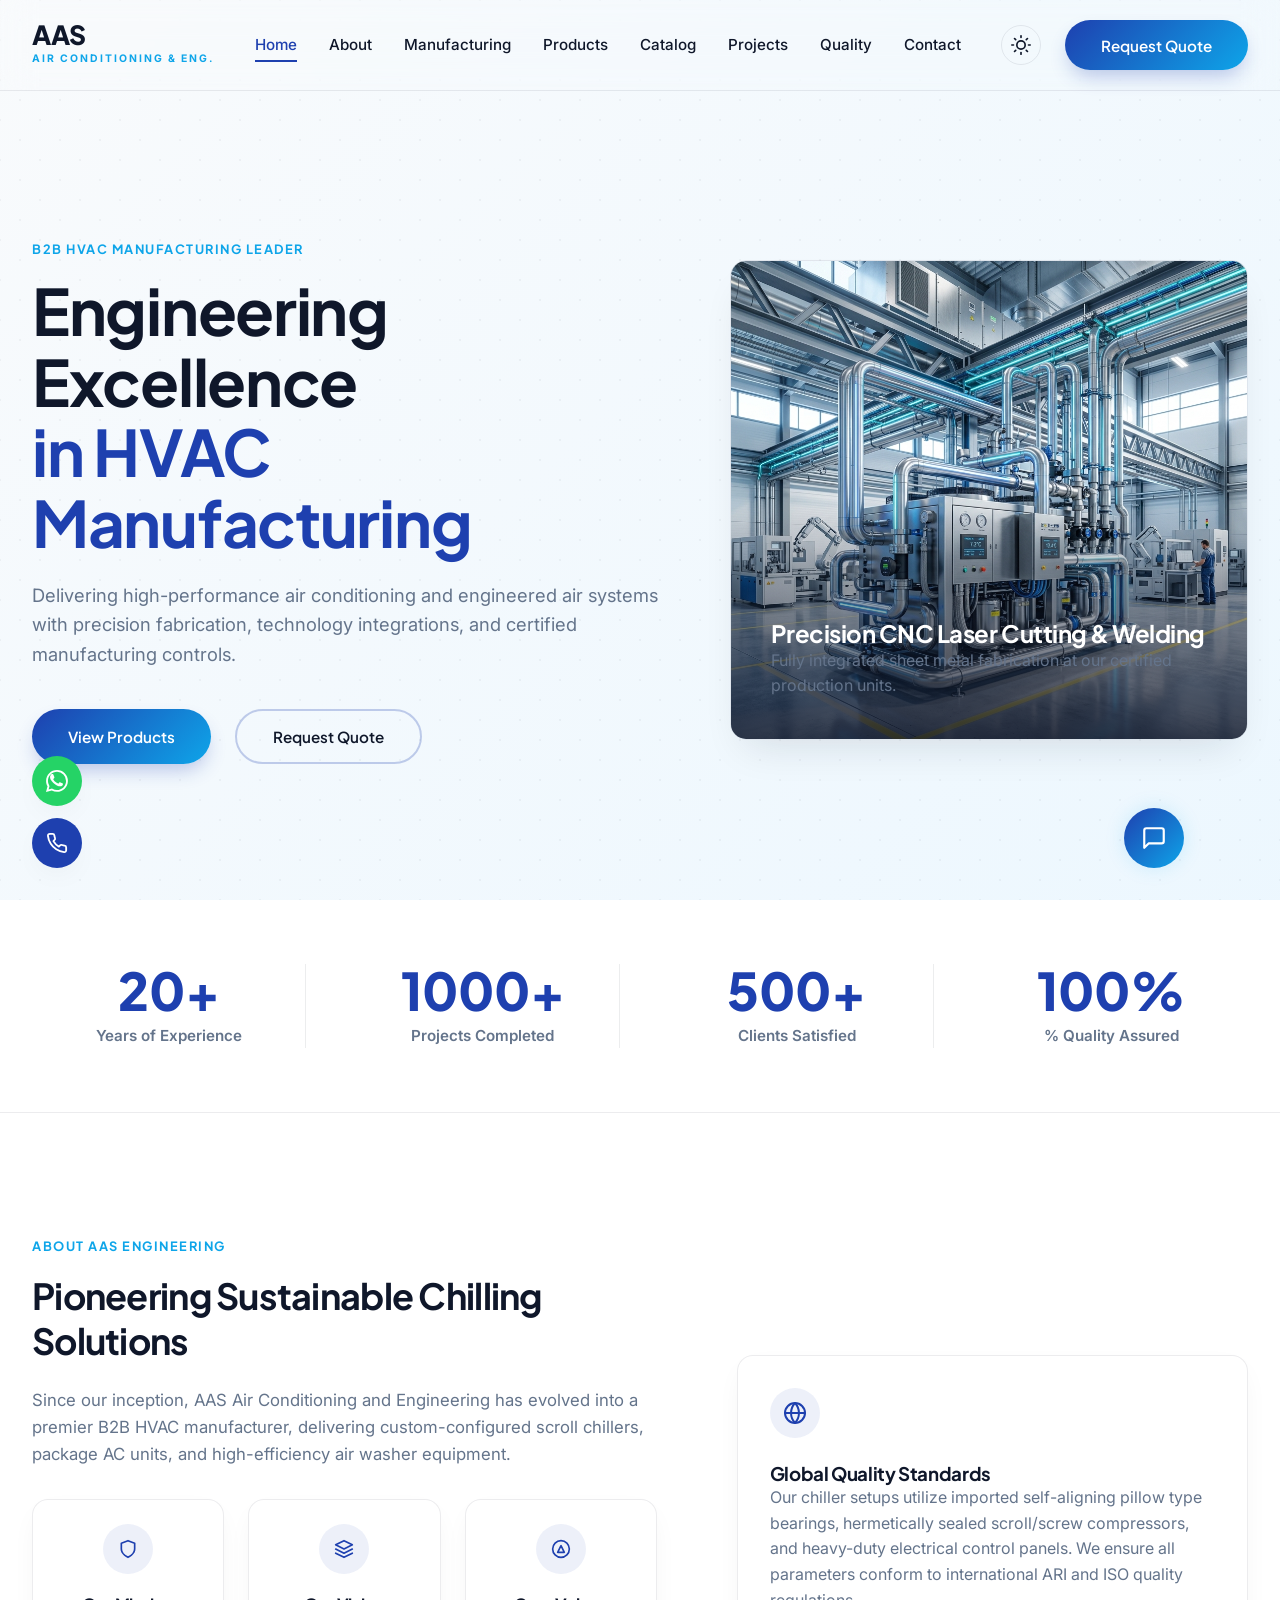
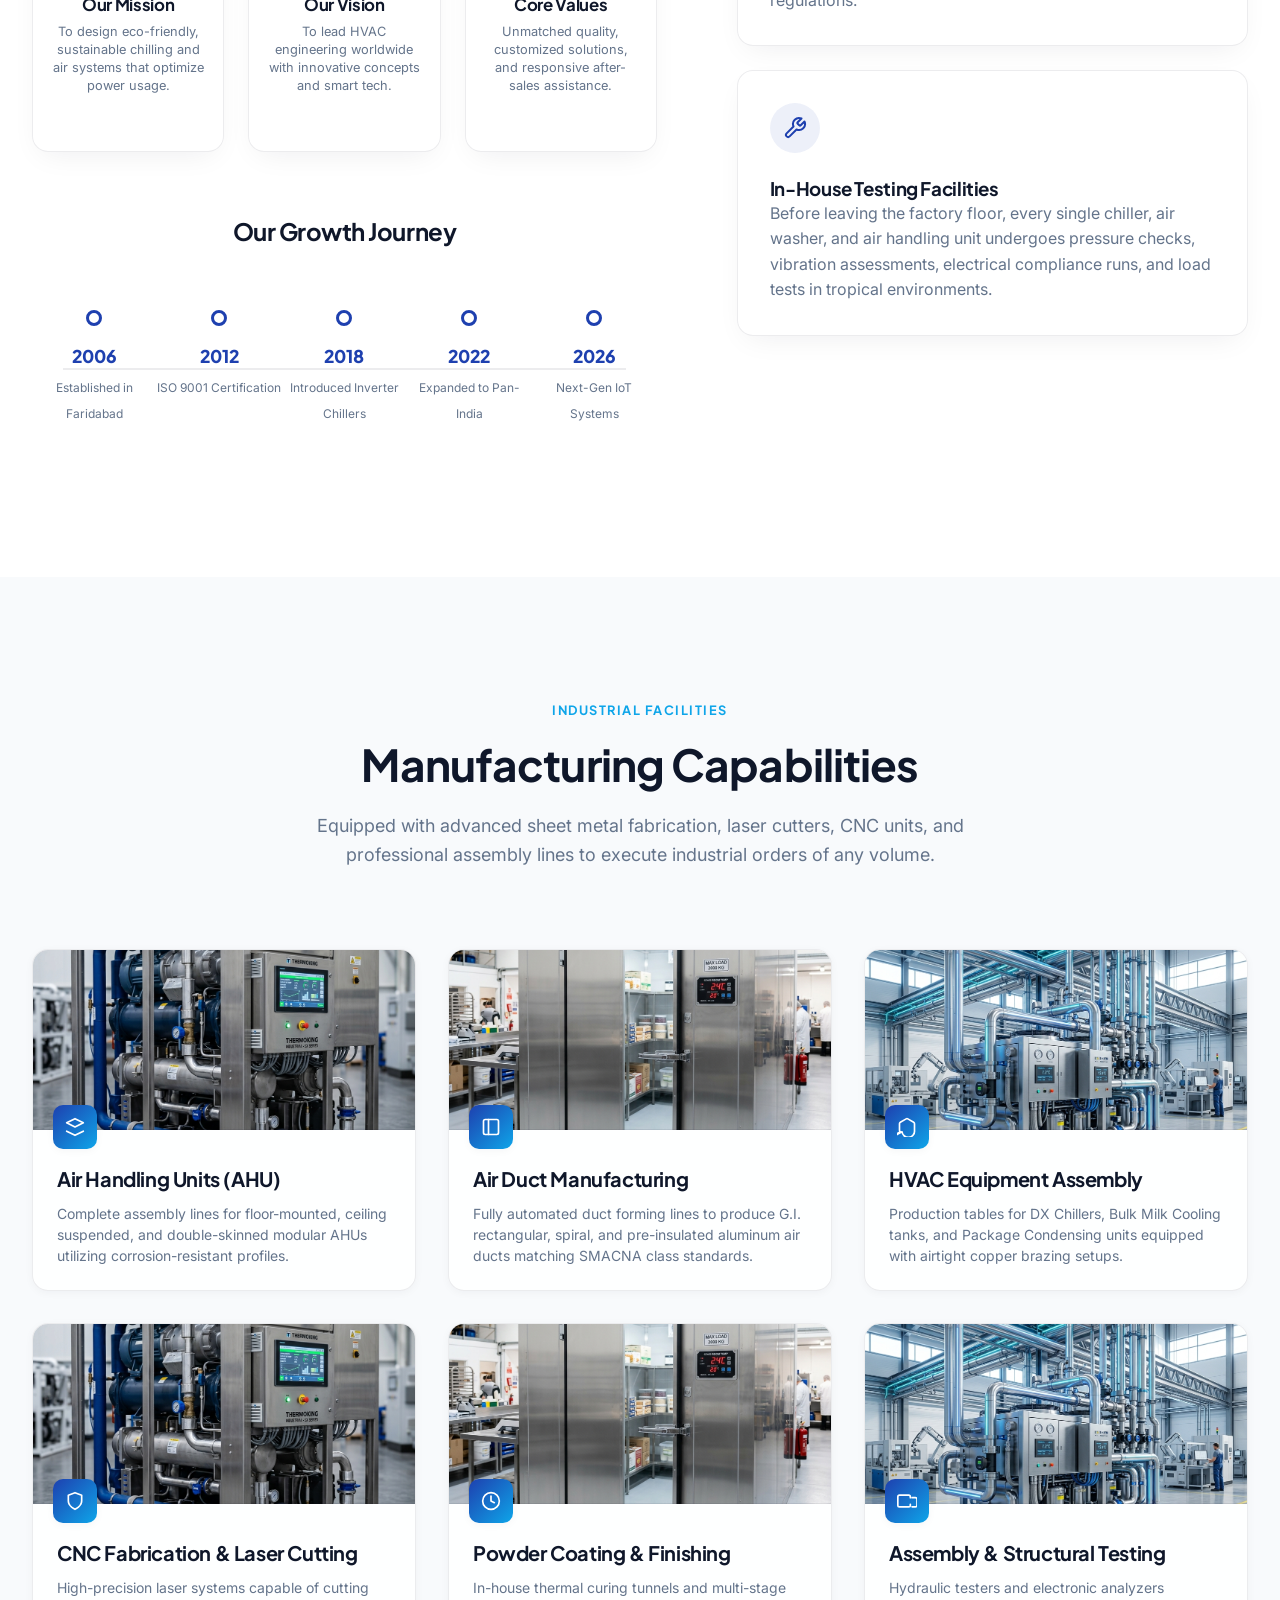
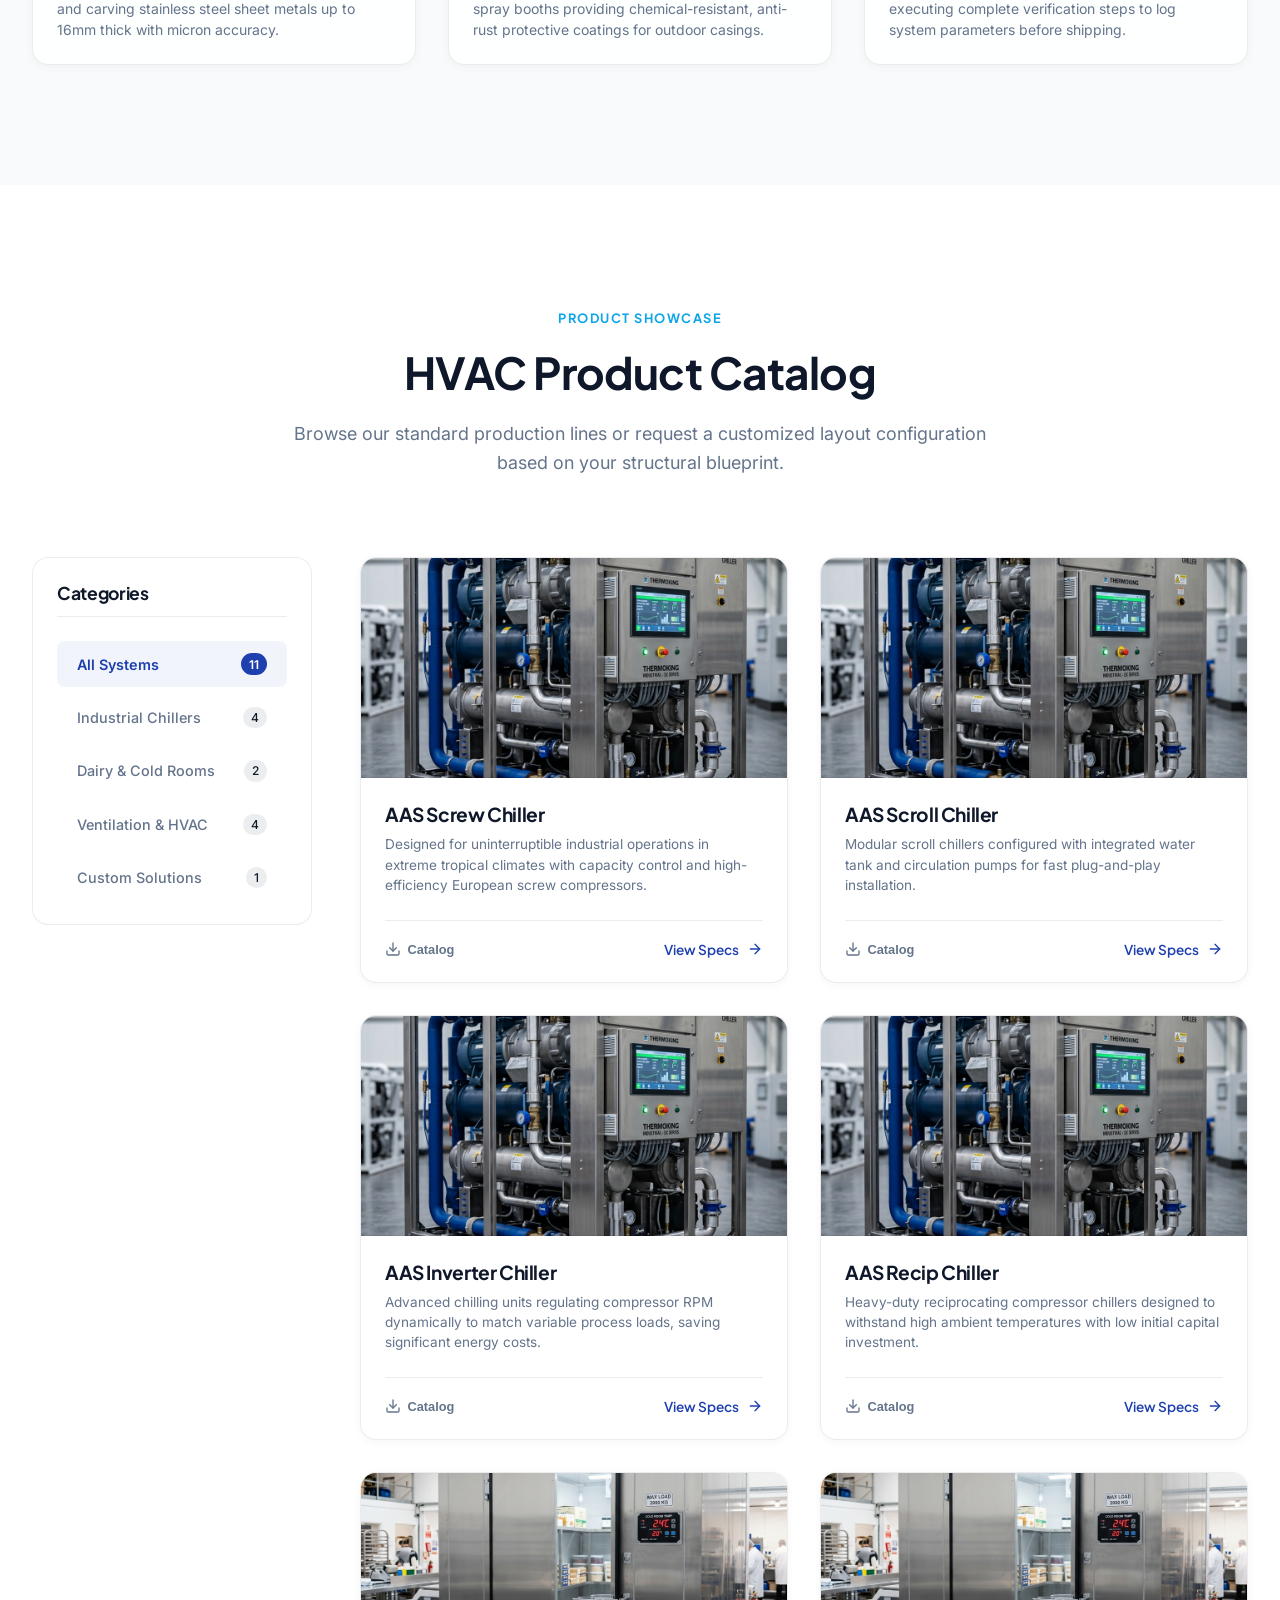
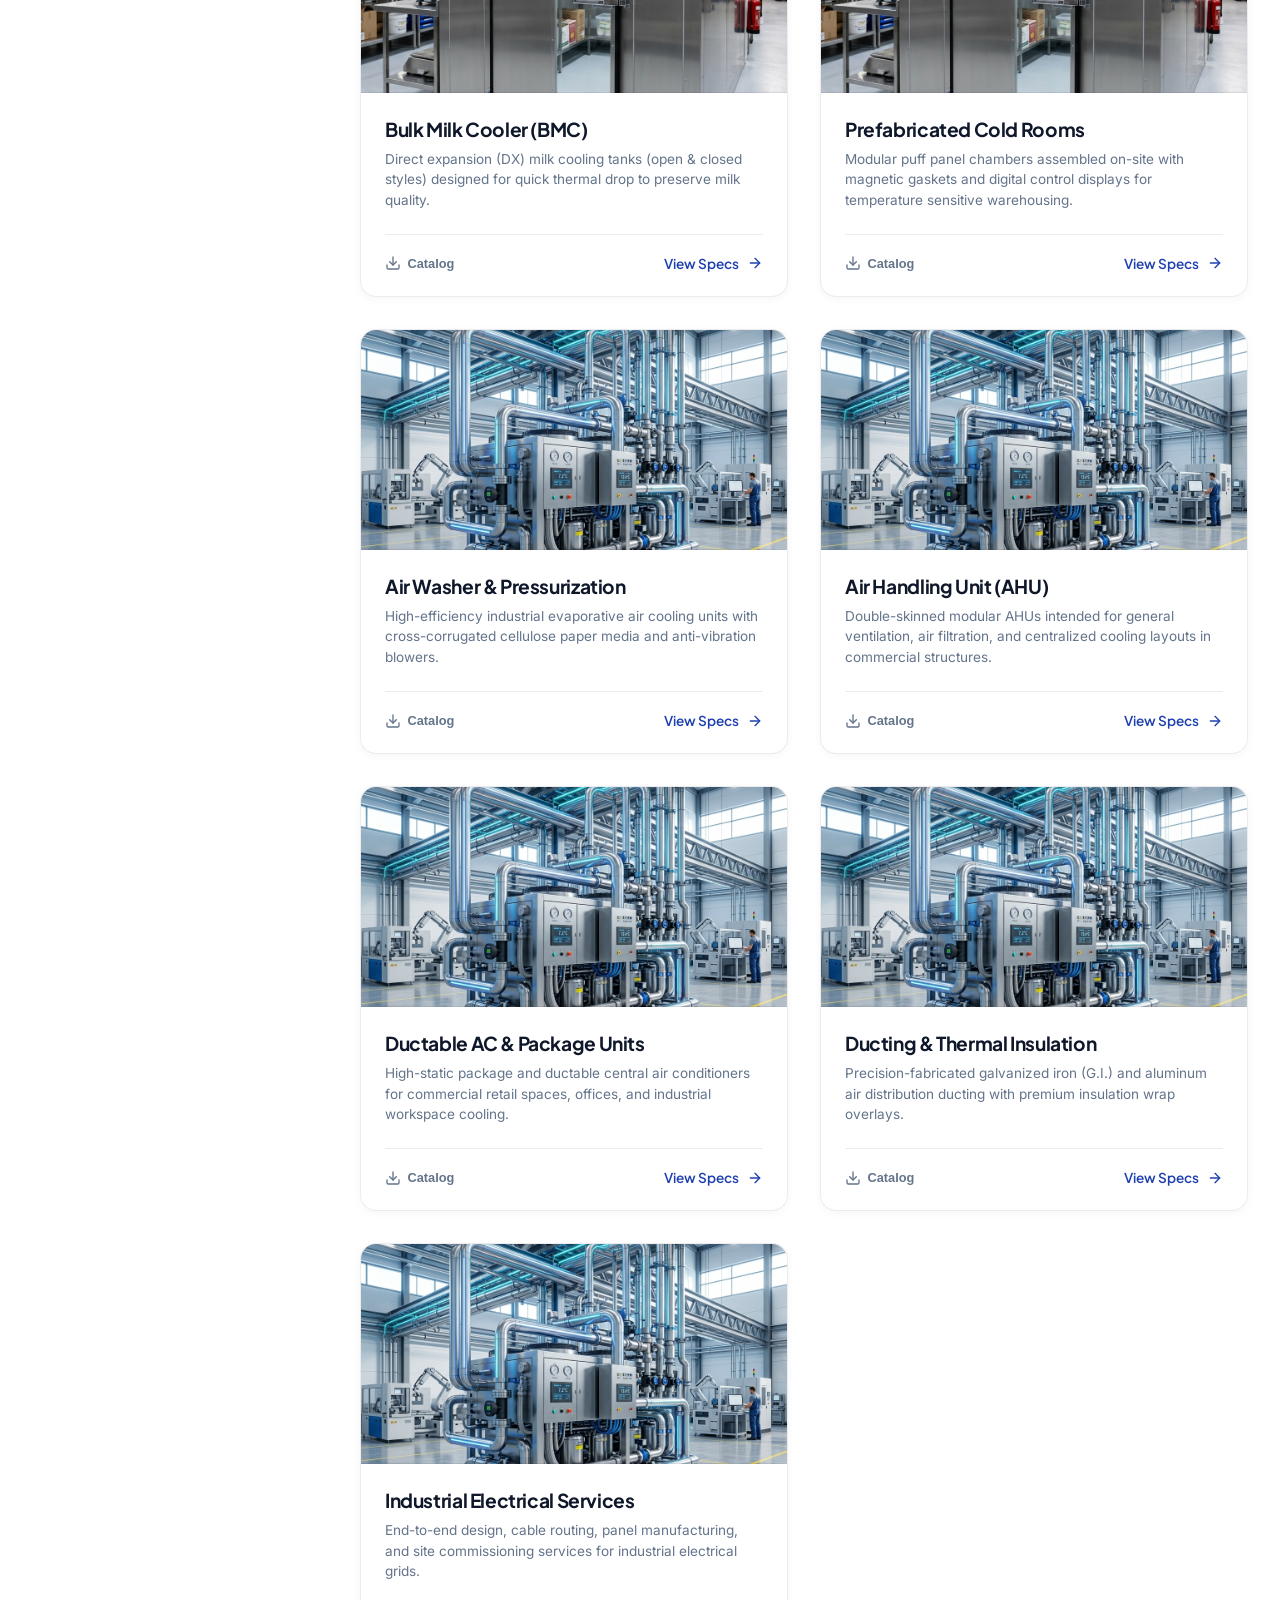
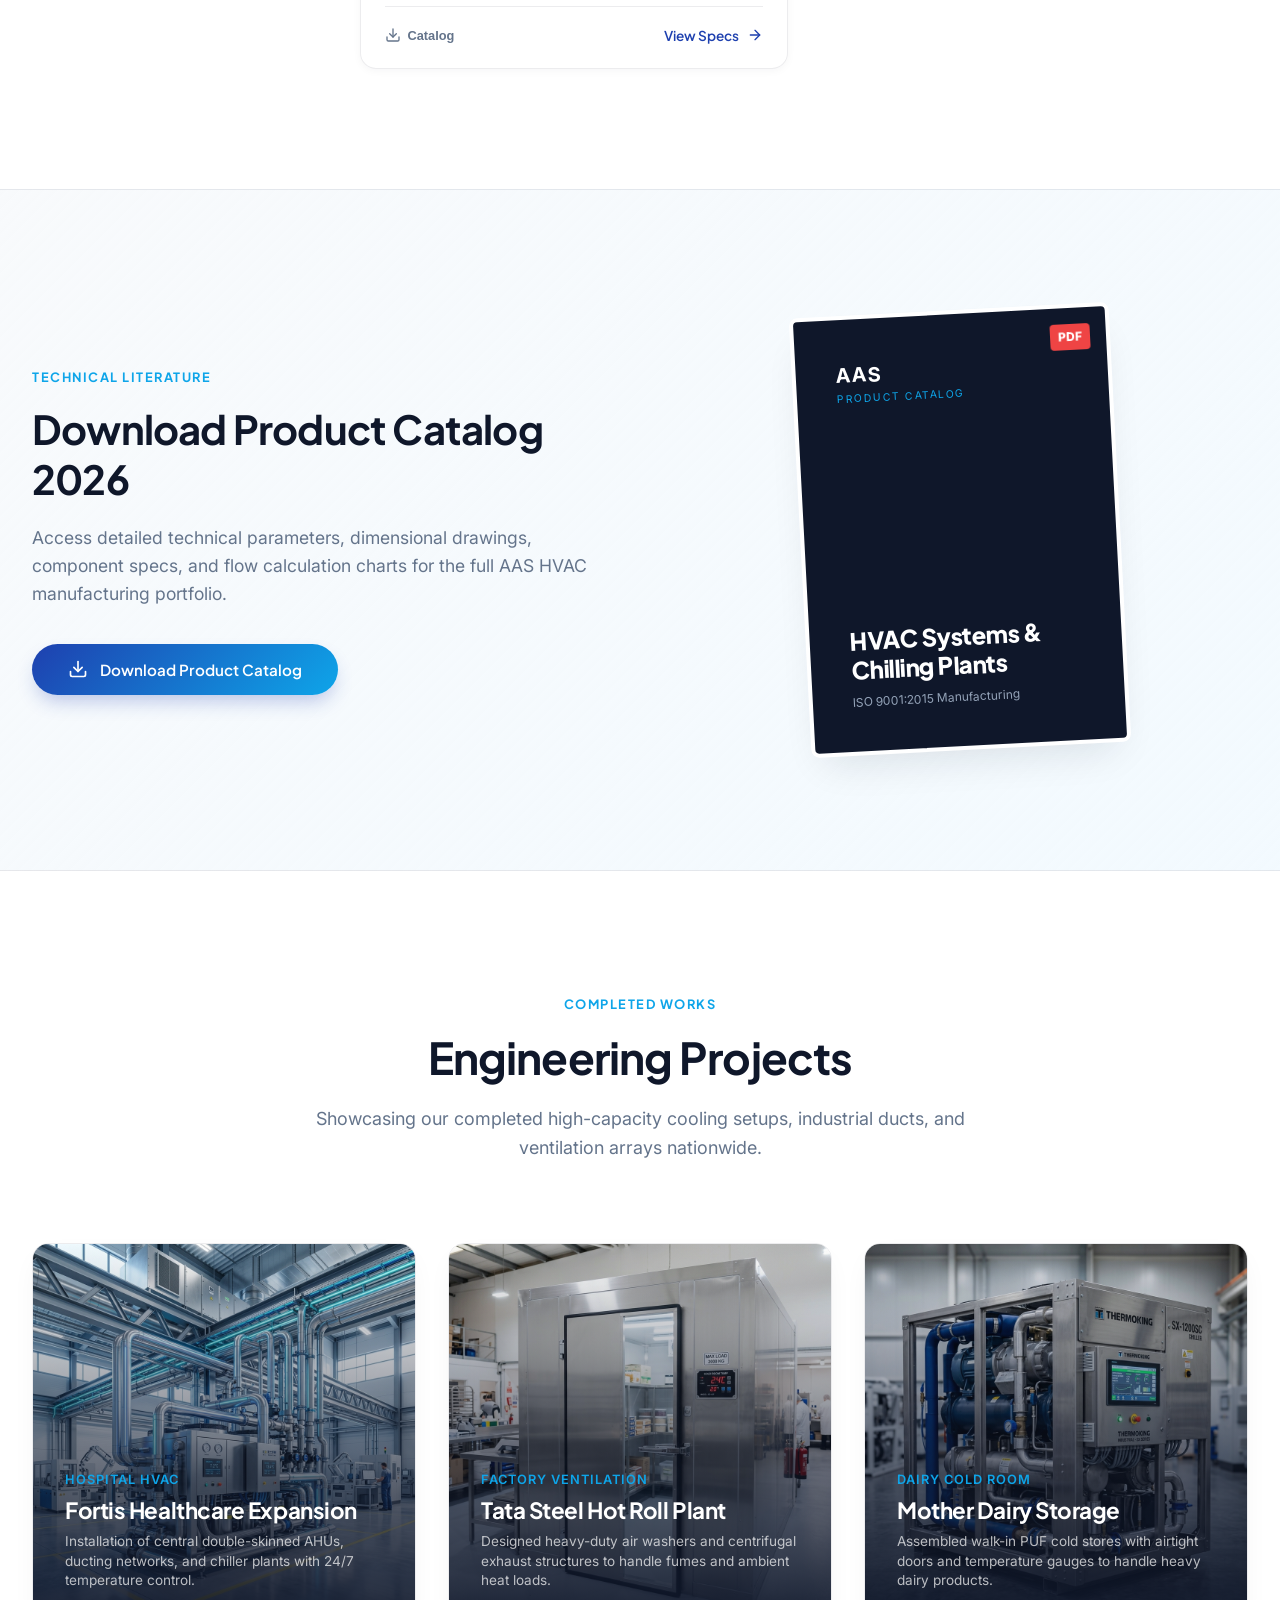
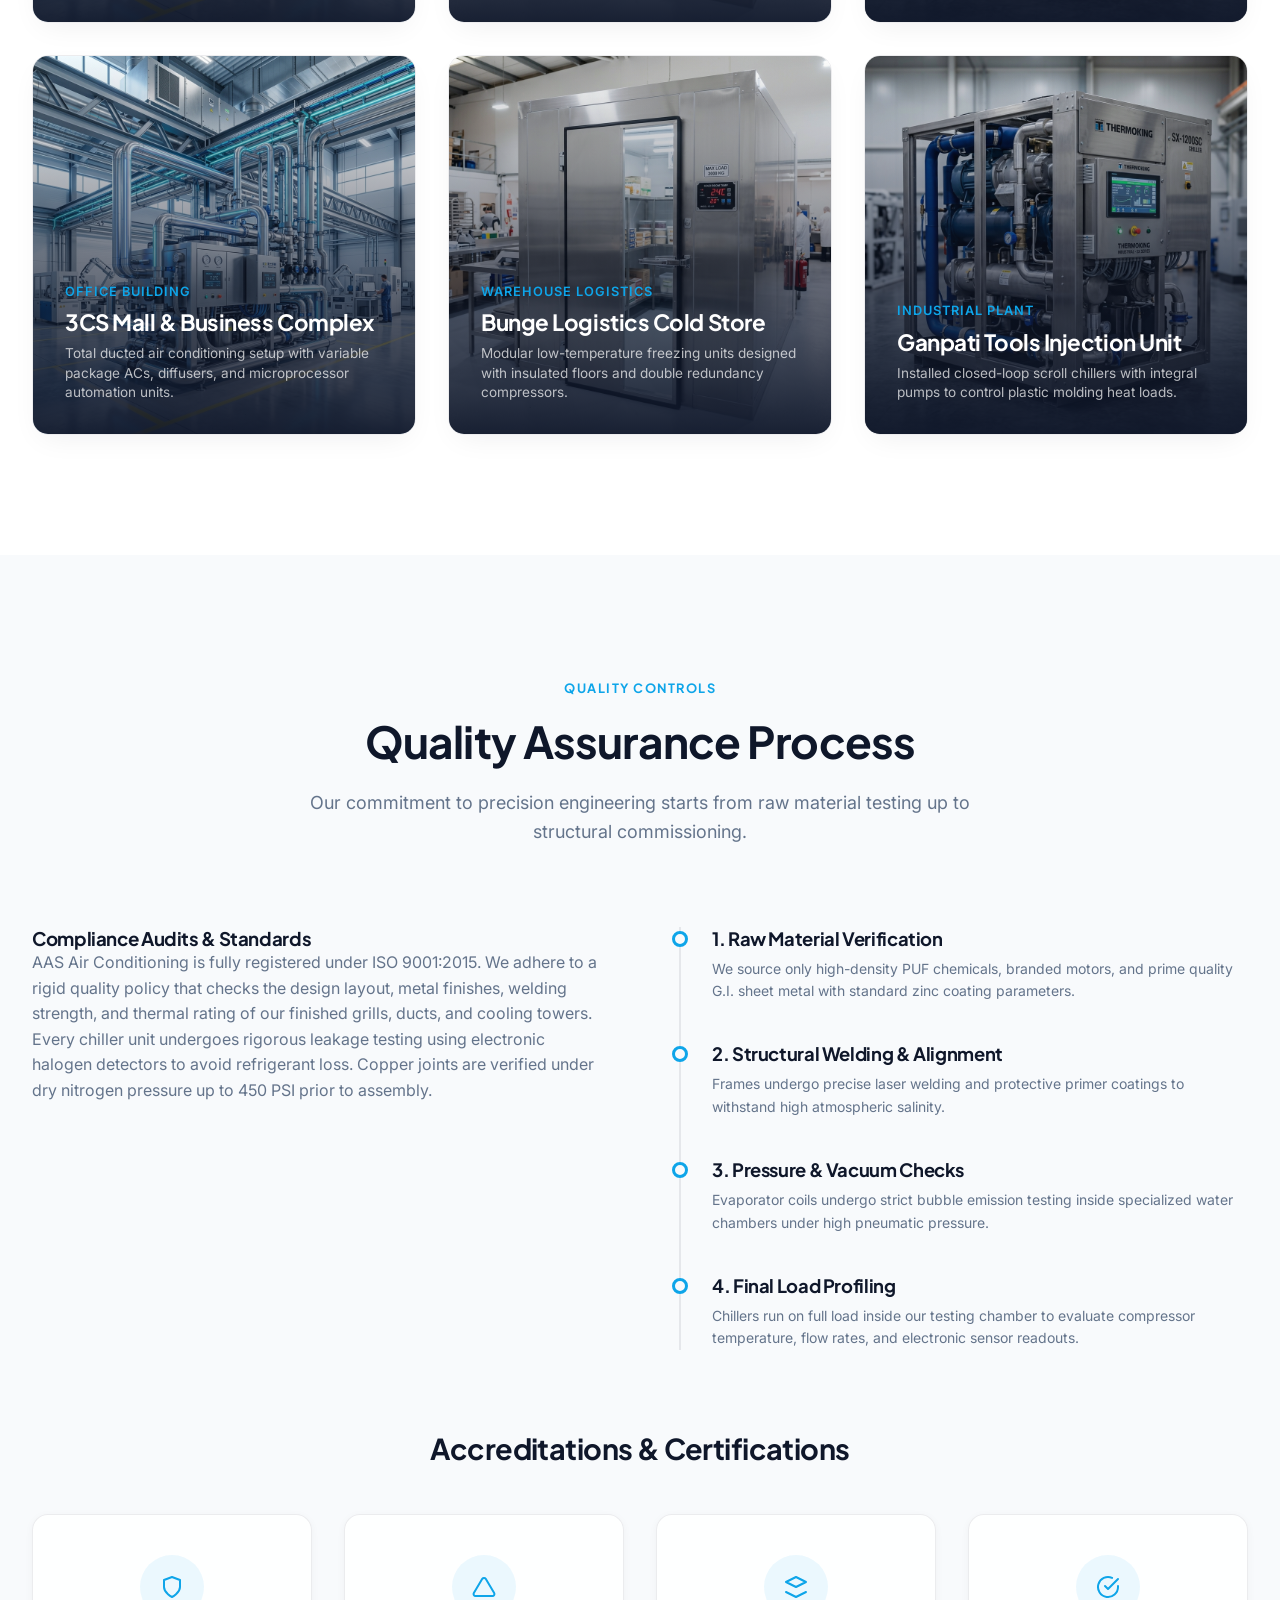
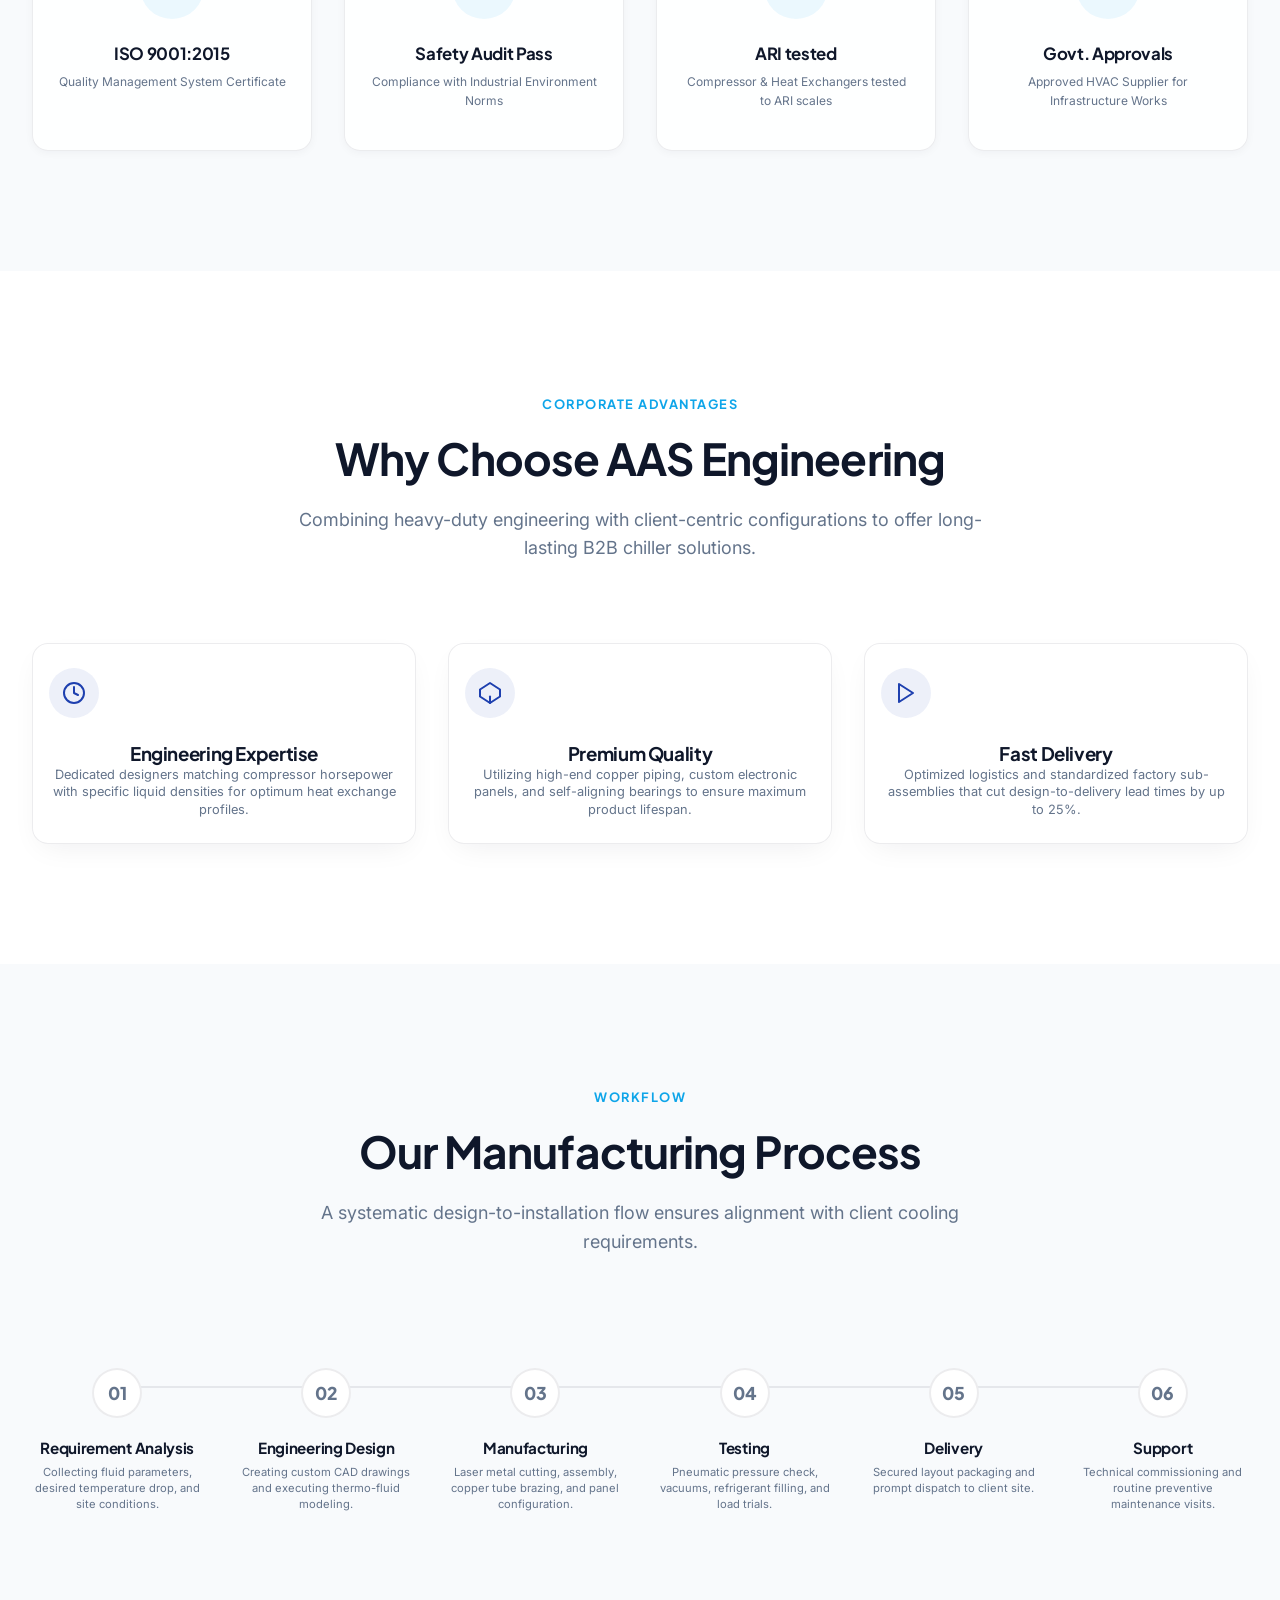
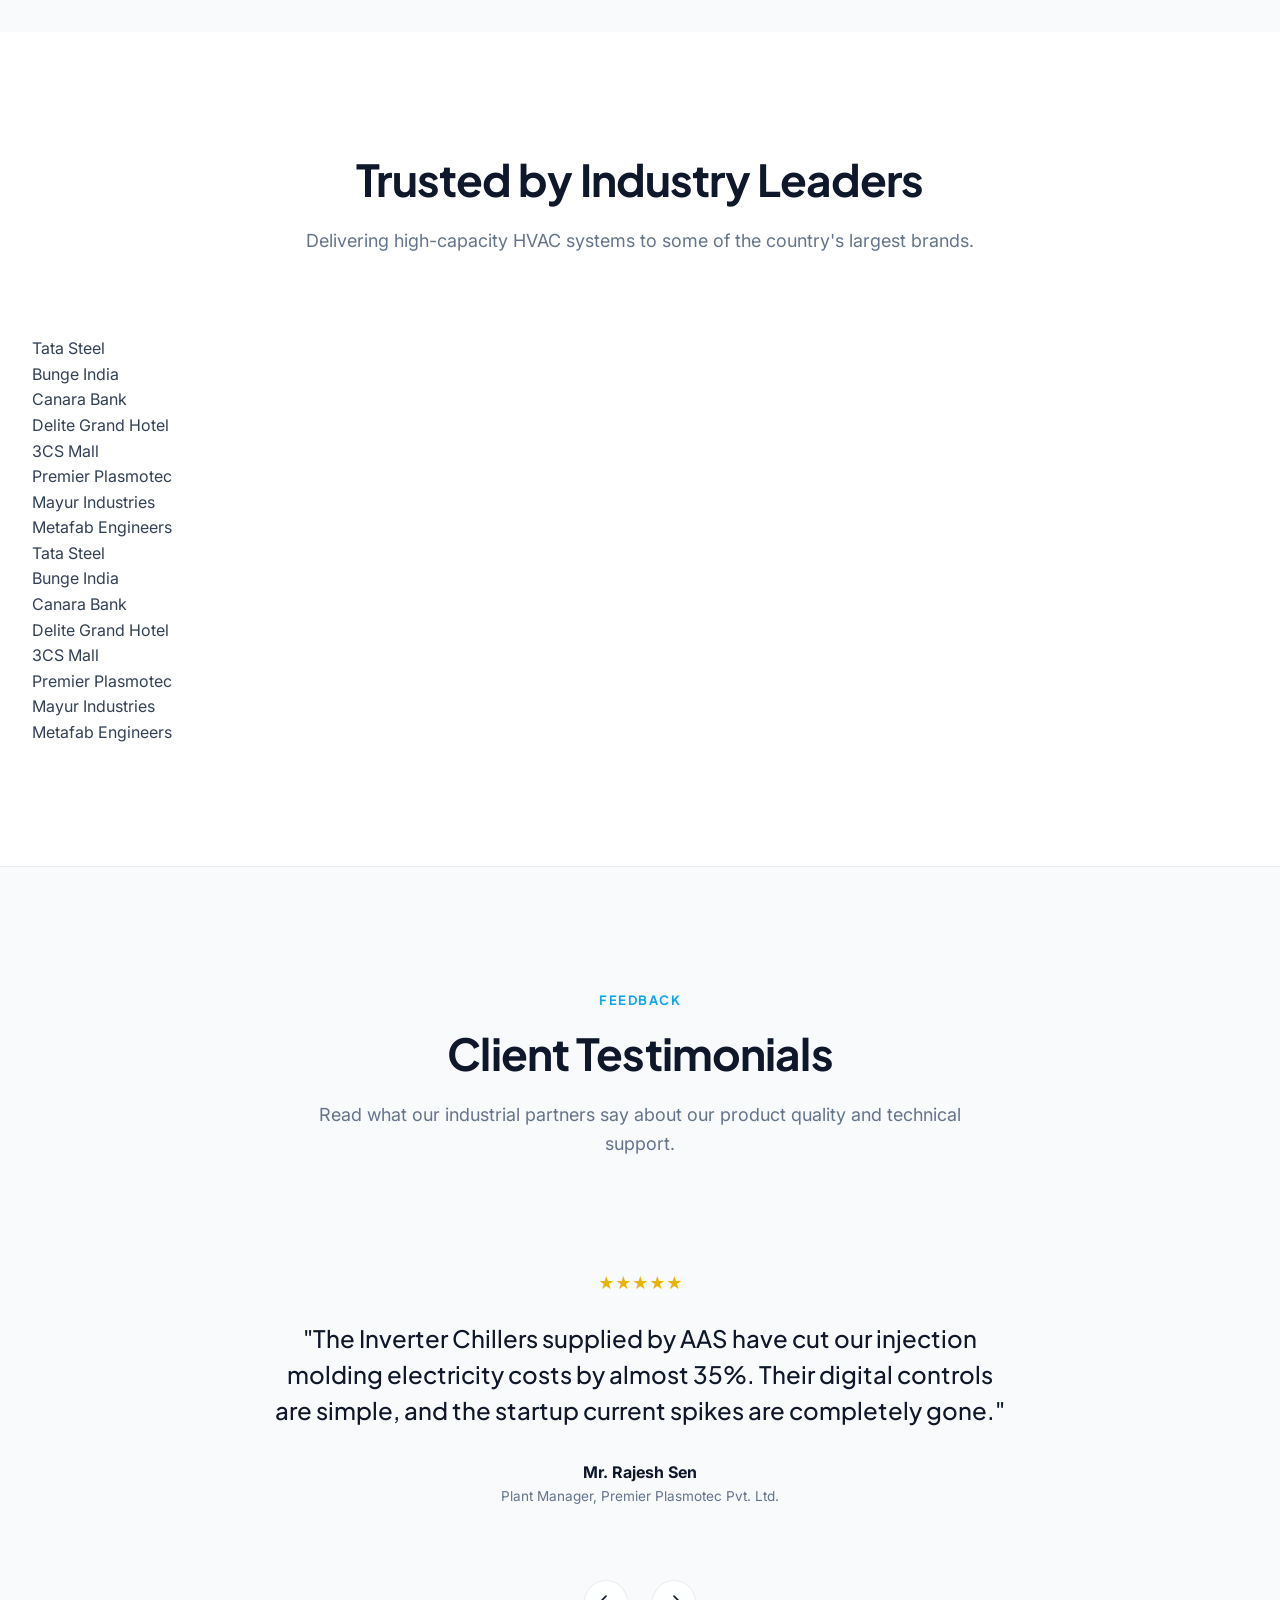
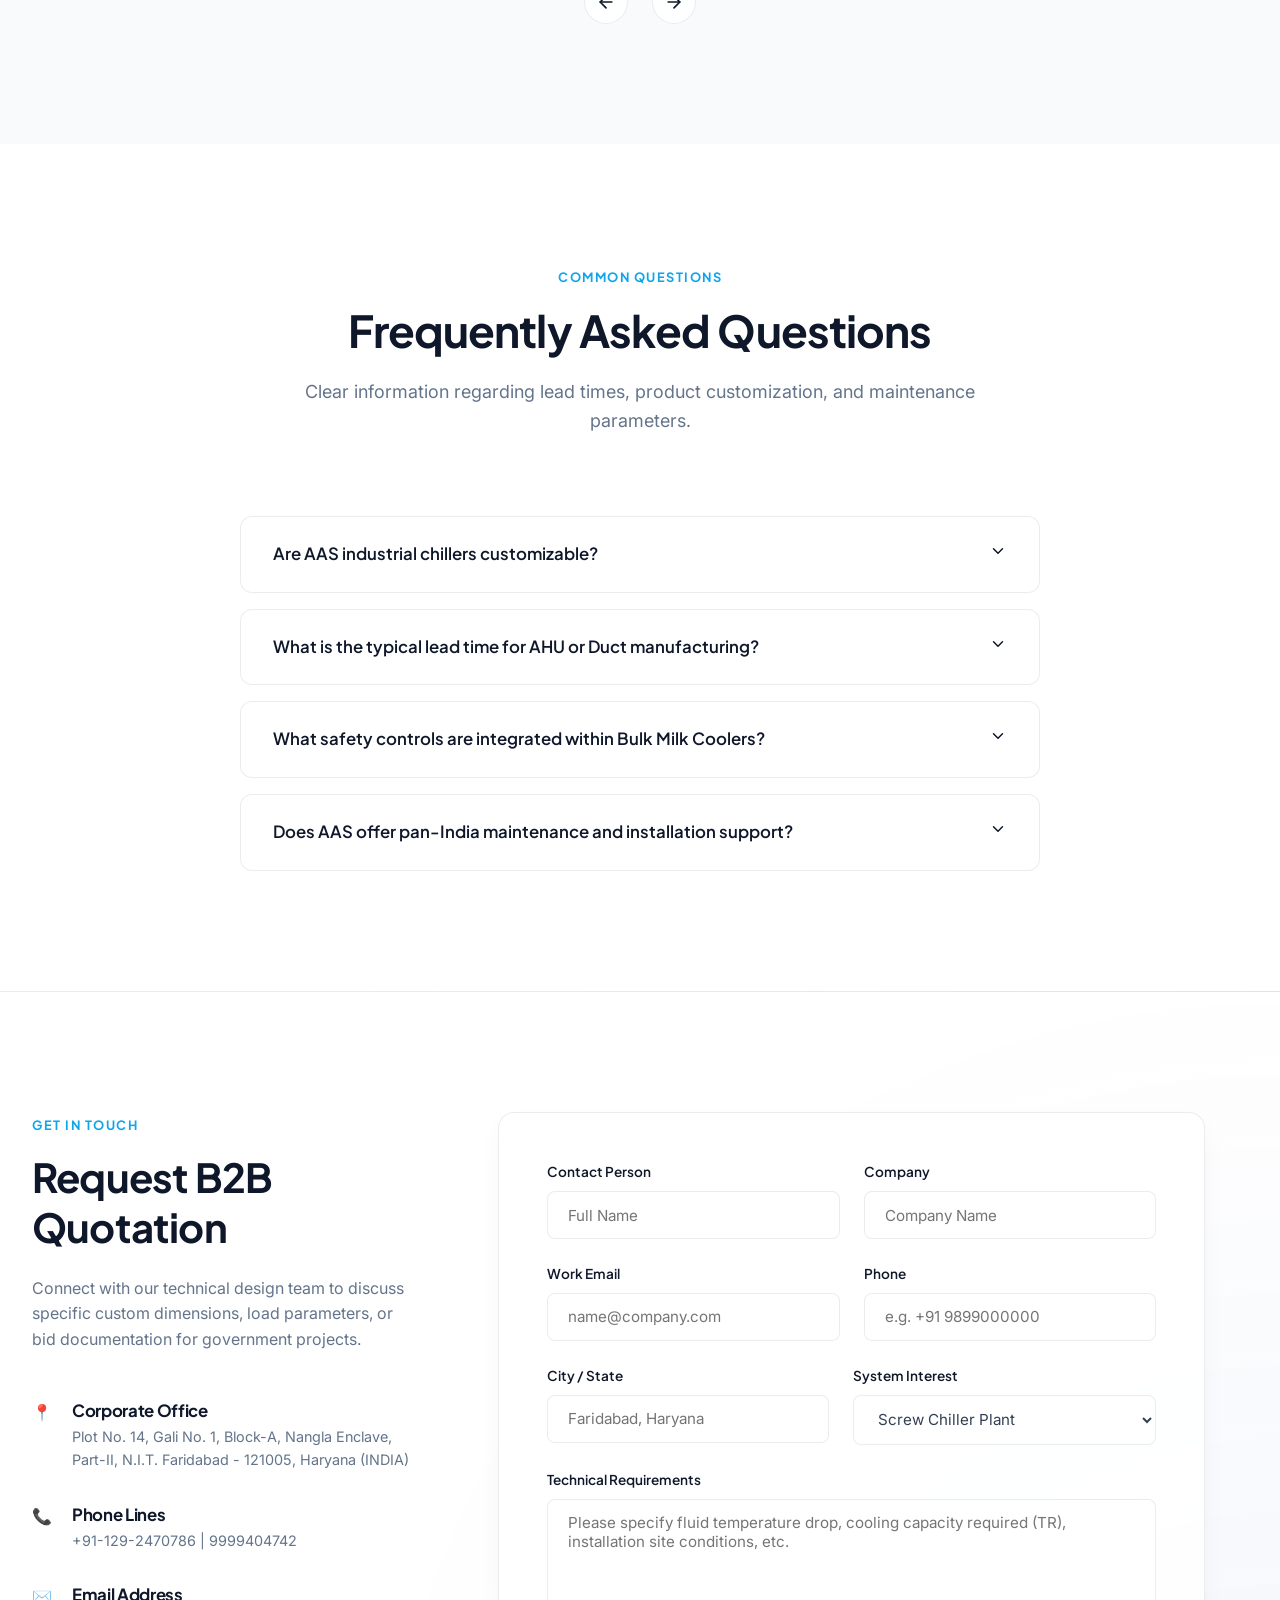
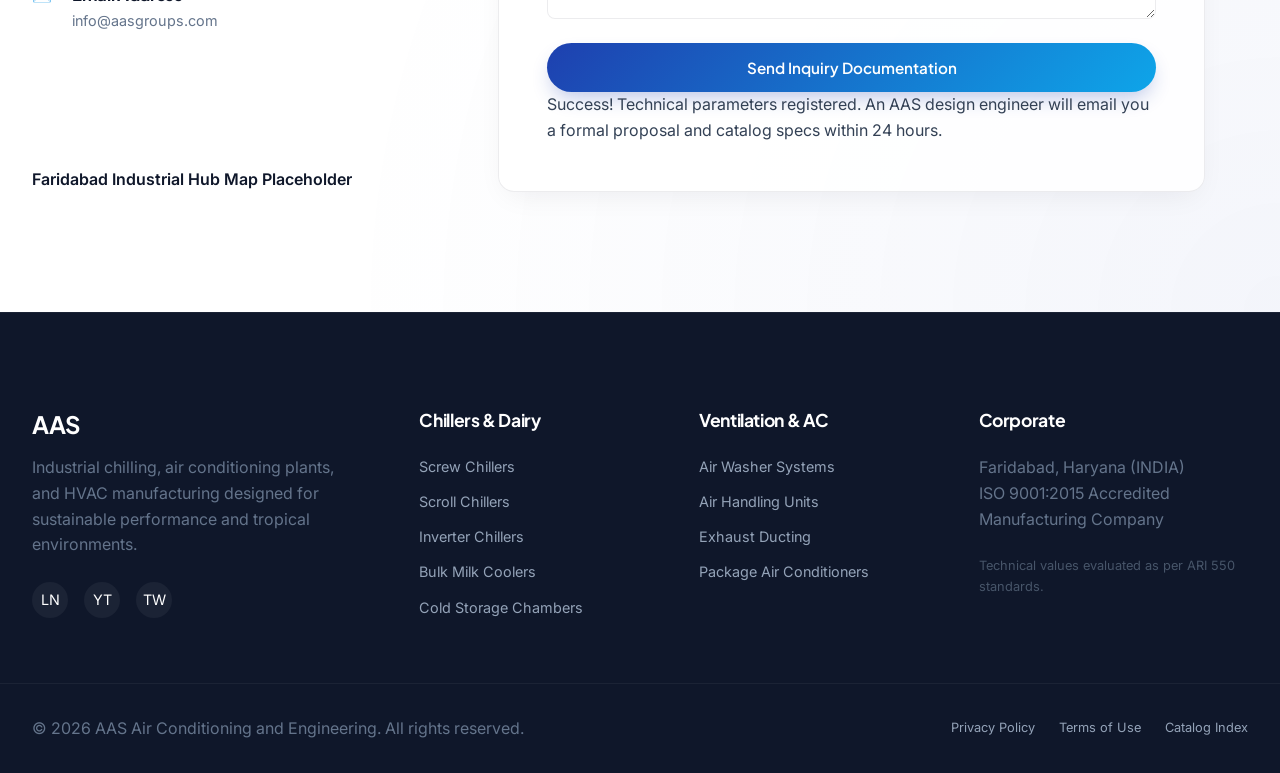
==== static/index.html @ 694923d8 "Initial commit of full-stack B2B HVAC manufacturing website" ====
<!DOCTYPE html>
<html lang="en">
<head>
    <meta charset="UTF-8">
    <meta name="viewport" content="width=device-width, initial-scale=1.0">
    <meta name="description" content="AAS Air Conditioning and Engineering - Global Leader in HVAC Manufacturing, Air Conditioning Systems, Industrial Ducting, and Custom Engineering Solutions. ISO 9001:2015 Certified.">
    <meta name="keywords" content="HVAC Manufacturing, Air Handling Units, Air Washers, Industrial Ventilation, Sheet Metal Fabrication, Industrial Fans, Cooling Systems, AAS Groups">
    <meta name="author" content="AAS Engineering">
    <title>AAS Air Conditioning and Engineering | Enterprise HVAC & Custom Manufacturing</title>
    
    <!-- Open Graph Meta Tags -->
    <meta property="og:title" content="AAS Air Conditioning and Engineering | Industrial HVAC Solutions">
    <meta property="og:description" content="Discover advanced B2B cooling, air handling, and customized ventilation engineering from a world-class ISO certified manufacturer.">
    <meta property="og:type" content="website">
    
    <!-- Google Fonts link -->
    <link rel="icon" type="image/png" href="data:image/svg+xml,<svg xmlns=%22http://www.w3.org/2000/svg%22 viewBox=%220 0 100 100%22><text y=%22.9em%22 font-size=%2290%22>⚡</text></svg>">
    <link rel="stylesheet" href="style.css">
</head>
<body>

    <!-- Scroll Progress Indicator -->
    <div class="scroll-progress" id="scroll-bar"></div>

    <!-- Header Navigation -->
    <header id="main-header">
        <div class="container nav-container">
            <a href="#home" class="logo">
                <span class="logo-main">AAS</span>
                <span class="logo-sub">Air Conditioning & Eng.</span>
            </a>
            
            <div class="nav-menu-wrapper">
                <ul class="nav-links" id="nav-menu">
                    <li><a href="#home" class="active">Home</a></li>
                    <li><a href="#about">About</a></li>
                    <li><a href="#capabilities">Manufacturing</a></li>
                    <li><a href="#products">Products</a></li>
                    <li><a href="#catalog">Catalog</a></li>
                    <li><a href="#projects">Projects</a></li>
                    <li><a href="#quality">Quality</a></li>
                    <li><a href="#contact">Contact</a></li>
                </ul>
            </div>

            <div class="nav-actions">
                <!-- Theme toggle button -->
                <button class="theme-toggle-btn" id="theme-switch" aria-label="Toggle light/dark theme">
                    <!-- Sun Icon (SVG) -->
                    <svg class="sun-icon" xmlns="http://www.w3.org/2000/svg" viewBox="0 0 24 24" fill="none" stroke="currentColor" stroke-width="2" stroke-linecap="round" stroke-linejoin="round"><circle cx="12" cy="12" r="5"></circle><line x1="12" y1="1" x2="12" y2="3"></line><line x1="12" y1="21" x2="12" y2="23"></line><line x1="4.22" y1="4.22" x2="5.64" y2="5.64"></line><line x1="18.36" y1="18.36" x2="19.78" y2="19.78"></line><line x1="1" y1="12" x2="3" y2="12"></line><line x1="21" y1="12" x2="23" y2="12"></line><line x1="4.22" y1="19.78" x2="5.64" y2="18.36"></line><line x1="18.36" y1="5.64" x2="19.78" y2="4.22"></line></svg>
                    <!-- Moon Icon (SVG) -->
                    <svg class="moon-icon" xmlns="http://www.w3.org/2000/svg" viewBox="0 0 24 24" fill="none" stroke="currentColor" stroke-width="2" stroke-linecap="round" stroke-linejoin="round"><path d="M21 12.79A9 9 0 1 1 11.21 3 7 7 0 0 0 21 12.79z"></path></svg>
                </button>
                <button class="btn btn-primary btn-card" id="header-quote-btn">Request Quote</button>
            </div>

            <div class="menu-toggle" id="mobile-menu-btn" aria-label="Open mobile menu">
                <span></span>
                <span></span>
                <span></span>
            </div>
        </div>
    </header>

    <!-- Hero Section -->
    <section class="hero" id="home">
        <div class="container hero-grid-layout">
            <div class="hero-content">
                <span class="uppercase-badge">B2B HVAC Manufacturing Leader</span>
                <h1>Engineering Excellence <span>in HVAC Manufacturing</span></h1>
                <p>Delivering high-performance air conditioning and engineered air systems with precision fabrication, technology integrations, and certified manufacturing controls.</p>
                <div class="hero-actions">
                    <a href="#products" class="btn btn-primary">View Products</a>
                    <button class="btn btn-outline" id="hero-quote-btn">Request Quote</button>
                </div>
            </div>
            <div class="hero-visual">
                <div class="hero-visual-img"></div>
                <div class="hero-visual-overlay">
                    <div>
                        <h3>Precision CNC Laser Cutting & Welding</h3>
                        <p>Fully integrated sheet metal fabrication at our certified production units.</p>
                    </div>
                </div>
            </div>
        </div>
    </section>

    <!-- Interactive Achievements Stats -->
    <section class="stats-banner">
        <div class="container stats-grid">
            <div class="stat-item">
                <div class="stat-number" data-target="20">0</div>
                <div class="stat-label">Years of Experience</div>
            </div>
            <div class="stat-item">
                <div class="stat-number" data-target="1000">0</div>
                <div class="stat-label">Projects Completed</div>
            </div>
            <div class="stat-item">
                <div class="stat-number" data-target="500">0</div>
                <div class="stat-label">Clients Satisfied</div>
            </div>
            <div class="stat-item">
                <div class="stat-number" data-target="100">0</div>
                <div class="stat-label">% Quality Assured</div>
            </div>
        </div>
    </section>

    <!-- About Section -->
    <section class="section-padding" id="about">
        <div class="container">
            <div class="about-grid">
                <div class="about-info reveal-on-scroll">
                    <span class="uppercase-badge">About AAS Engineering</span>
                    <h3>Pioneering Sustainable Chilling Solutions</h3>
                    <p>Since our inception, AAS Air Conditioning and Engineering has evolved into a premier B2B HVAC manufacturer, delivering custom-configured scroll chillers, package AC units, and high-efficiency air washer equipment.</p>
                    
                    <div class="about-pillars">
                        <div class="pillar-card premium-card">
                            <div class="pillar-icon">
                                <svg xmlns="http://www.w3.org/2000/svg" width="20" height="20" viewBox="0 0 24 24" fill="none" stroke="currentColor" stroke-width="2" stroke-linecap="round" stroke-linejoin="round"><path d="M12 22s8-4 8-10V5l-8-3-8 3v7c0 6 8 10 8 10z"></path></svg>
                            </div>
                            <h4>Our Mission</h4>
                            <p>To design eco-friendly, sustainable chilling and air systems that optimize power usage.</p>
                        </div>
                        <div class="pillar-card premium-card">
                            <div class="pillar-icon">
                                <svg xmlns="http://www.w3.org/2000/svg" width="20" height="20" viewBox="0 0 24 24" fill="none" stroke="currentColor" stroke-width="2" stroke-linecap="round" stroke-linejoin="round"><polygon points="12 2 2 7 12 12 22 7 12 2"></polygon><polyline points="2 17 12 22 22 17"></polyline><polyline points="2 12 12 17 22 12"></polyline></svg>
                            </div>
                            <h4>Our Vision</h4>
                            <p>To lead HVAC engineering worldwide with innovative concepts and smart tech.</p>
                        </div>
                        <div class="pillar-card premium-card">
                            <div class="pillar-icon">
                                <svg xmlns="http://www.w3.org/2000/svg" width="20" height="20" viewBox="0 0 24 24" fill="none" stroke="currentColor" stroke-width="2" stroke-linecap="round" stroke-linejoin="round"><circle cx="12" cy="12" r="10"></circle><path d="M12 8l-4 8h8z"></path></svg>
                            </div>
                            <h4>Core Values</h4>
                            <p>Unmatched quality, customized solutions, and responsive after-sales assistance.</p>
                        </div>
                    </div>

                    <!-- Timeline horizontal list -->
                    <div class="about-timeline-container">
                        <h4>Our Growth Journey</h4>
                        <div class="timeline-horizontal">
                            <div class="timeline-node">
                                <div class="timeline-dot"></div>
                                <span class="timeline-year">2006</span>
                                <span class="timeline-desc">Established in Faridabad</span>
                            </div>
                            <div class="timeline-node">
                                <div class="timeline-dot"></div>
                                <span class="timeline-year">2012</span>
                                <span class="timeline-desc">ISO 9001 Certification</span>
                            </div>
                            <div class="timeline-node">
                                <div class="timeline-dot"></div>
                                <span class="timeline-year">2018</span>
                                <span class="timeline-desc">Introduced Inverter Chillers</span>
                            </div>
                            <div class="timeline-node">
                                <div class="timeline-dot"></div>
                                <span class="timeline-year">2022</span>
                                <span class="timeline-desc">Expanded to Pan-India</span>
                            </div>
                            <div class="timeline-node">
                                <div class="timeline-dot"></div>
                                <span class="timeline-year">2026</span>
                                <span class="timeline-desc">Next-Gen IoT Systems</span>
                            </div>
                        </div>
                    </div>
                </div>

                <div class="about-visual-cards reveal-on-scroll">
                    <div class="premium-card">
                        <div class="pillar-icon" style="margin-left: 0; margin-bottom: 1.5rem;">
                            <svg xmlns="http://www.w3.org/2000/svg" width="24" height="24" viewBox="0 0 24 24" fill="none" stroke="currentColor" stroke-width="2" stroke-linecap="round" stroke-linejoin="round"><circle cx="12" cy="12" r="10"></circle><line x1="2" y1="12" x2="22" y2="12"></line><path d="M12 2a15.3 15.3 0 0 1 4 10 15.3 15.3 0 0 1-4 10 15.3 15.3 0 0 1-4-10 15.3 15.3 0 0 1 4-10z"></path></svg>
                        </div>
                        <h3>Global Quality Standards</h3>
                        <p>Our chiller setups utilize imported self-aligning pillow type bearings, hermetically sealed scroll/screw compressors, and heavy-duty electrical control panels. We ensure all parameters conform to international ARI and ISO quality regulations.</p>
                    </div>
                    <div class="premium-card">
                        <div class="pillar-icon" style="margin-left: 0; margin-bottom: 1.5rem;">
                            <svg xmlns="http://www.w3.org/2000/svg" width="24" height="24" viewBox="0 0 24 24" fill="none" stroke="currentColor" stroke-width="2" stroke-linecap="round" stroke-linejoin="round"><path d="M14.7 6.3a1 1 0 0 0 0 1.4l1.6 1.6a1 1 0 0 0 1.4 0l3.77-3.77a6 6 0 0 1-7.94 7.94l-6.91 6.91a2.12 2.12 0 0 1-3-3l6.91-6.91a6 6 0 0 1 7.94-7.94l-3.76 3.76z"></path></svg>
                        </div>
                        <h3>In-House Testing Facilities</h3>
                        <p>Before leaving the factory floor, every single chiller, air washer, and air handling unit undergoes pressure checks, vibration assessments, electrical compliance runs, and load tests in tropical environments.</p>
                    </div>
                </div>
            </div>
        </div>
    </section>

    <!-- Manufacturing Capabilities Section -->
    <section class="section-padding manufacturing" id="capabilities">
        <div class="container">
            <div class="section-header">
                <span class="uppercase-badge">Industrial Facilities</span>
                <h2>Manufacturing Capabilities</h2>
                <p>Equipped with advanced sheet metal fabrication, laser cutters, CNC units, and professional assembly lines to execute industrial orders of any volume.</p>
            </div>
            
            <div class="capabilities-grid">
                <!-- Cap 1 -->
                <div class="capability-card reveal-on-scroll">
                    <div class="capability-image" style="background-image: url('assets/images/chiller.png');">
                        <div class="capability-icon-badge">
                            <svg xmlns="http://www.w3.org/2000/svg" width="20" height="20" viewBox="0 0 24 24" fill="none" stroke="currentColor" stroke-width="2" stroke-linecap="round" stroke-linejoin="round"><polygon points="12 2 2 7 12 12 22 7 12 2"></polygon><polyline points="2 17 12 22 22 17"></polyline></svg>
                        </div>
                    </div>
                    <div class="capability-content">
                        <h3>Air Handling Units (AHU)</h3>
                        <p>Complete assembly lines for floor-mounted, ceiling suspended, and double-skinned modular AHUs utilizing corrosion-resistant profiles.</p>
                    </div>
                </div>
                <!-- Cap 2 -->
                <div class="capability-card reveal-on-scroll">
                    <div class="capability-image" style="background-image: url('assets/images/cold_store.png');">
                        <div class="capability-icon-badge">
                            <svg xmlns="http://www.w3.org/2000/svg" width="20" height="20" viewBox="0 0 24 24" fill="none" stroke="currentColor" stroke-width="2" stroke-linecap="round" stroke-linejoin="round"><rect x="3" y="3" width="18" height="18" rx="2" ry="2"></rect><line x1="9" y1="3" x2="9" y2="21"></line></svg>
                        </div>
                    </div>
                    <div class="capability-content">
                        <h3>Air Duct Manufacturing</h3>
                        <p>Fully automated duct forming lines to produce G.I. rectangular, spiral, and pre-insulated aluminum air ducts matching SMACNA class standards.</p>
                    </div>
                </div>
                <!-- Cap 3 -->
                <div class="capability-card reveal-on-scroll">
                    <div class="capability-image" style="background-image: url('assets/images/hero.png');">
                        <div class="capability-icon-badge">
                            <svg xmlns="http://www.w3.org/2000/svg" width="20" height="20" viewBox="0 0 24 24" fill="none" stroke="currentColor" stroke-width="2" stroke-linecap="round" stroke-linejoin="round"><path d="M21 16V8a2 2 0 0 0-1-1.73l-7-4a2 2 0 0 0-2 0l-7 4A2 2 0 0 0 3 8v8a2 2 0 0 0 1 1.73l-7 4a2 2 0 0 0 2 0l7-4A2 2 0 0 0 21 16z"></path></svg>
                        </div>
                    </div>
                    <div class="capability-content">
                        <h3>HVAC Equipment Assembly</h3>
                        <p>Production tables for DX Chillers, Bulk Milk Cooling tanks, and Package Condensing units equipped with airtight copper brazing setups.</p>
                    </div>
                </div>
                <!-- Cap 4 -->
                <div class="capability-card reveal-on-scroll">
                    <div class="capability-image" style="background-image: url('assets/images/chiller.png');">
                        <div class="capability-icon-badge">
                            <svg xmlns="http://www.w3.org/2000/svg" width="20" height="20" viewBox="0 0 24 24" fill="none" stroke="currentColor" stroke-width="2" stroke-linecap="round" stroke-linejoin="round"><path d="M12 22s8-4 8-10V5l-8-3-8 3v7c0 6 8 10 8 10z"></path></svg>
                        </div>
                    </div>
                    <div class="capability-content">
                        <h3>CNC Fabrication & Laser Cutting</h3>
                        <p>High-precision laser systems capable of cutting and carving stainless steel sheet metals up to 16mm thick with micron accuracy.</p>
                    </div>
                </div>
                <!-- Cap 5 -->
                <div class="capability-card reveal-on-scroll">
                    <div class="capability-image" style="background-image: url('assets/images/cold_store.png');">
                        <div class="capability-icon-badge">
                            <svg xmlns="http://www.w3.org/2000/svg" width="20" height="20" viewBox="0 0 24 24" fill="none" stroke="currentColor" stroke-width="2" stroke-linecap="round" stroke-linejoin="round"><circle cx="12" cy="12" r="10"></circle><polyline points="12 6 12 12 16 14"></polyline></svg>
                        </div>
                    </div>
                    <div class="capability-content">
                        <h3>Powder Coating & Finishing</h3>
                        <p>In-house thermal curing tunnels and multi-stage spray booths providing chemical-resistant, anti-rust protective coatings for outdoor casings.</p>
                    </div>
                </div>
                <!-- Cap 6 -->
                <div class="capability-card reveal-on-scroll">
                    <div class="capability-image" style="background-image: url('assets/images/hero.png');">
                        <div class="capability-icon-badge">
                            <svg xmlns="http://www.w3.org/2000/svg" width="20" height="20" viewBox="0 0 24 24" fill="none" stroke="currentColor" stroke-width="2" stroke-linecap="round" stroke-linejoin="round"><path d="M16 16v1a2 2 0 0 1-2 2H3a2 2 0 0 1-2-2V7a2 2 0 0 1 2-2h11a2 2 0 0 1 2 2v1"></path><path d="M18 8h4a2 2 0 0 1 2 2v7a2 2 0 0 1-2 2h-4"></path></svg>
                        </div>
                    </div>
                    <div class="capability-content">
                        <h3>Assembly & Structural Testing</h3>
                        <p>Hydraulic testers and electronic analyzers executing complete verification steps to log system parameters before shipping.</p>
                    </div>
                </div>
            </div>
        </div>
    </section>

    <!-- Product Showcase -->
    <section class="section-padding" id="products">
        <div class="container">
            <div class="section-header">
                <span class="uppercase-badge">Product Showcase</span>
                <h2>HVAC Product Catalog</h2>
                <p>Browse our standard production lines or request a customized layout configuration based on your structural blueprint.</p>
            </div>
            
            <div class="products-wrapper">
                <!-- Sidebar Categories -->
                <aside class="products-sidebar">
                    <h3 class="sidebar-title">Categories</h3>
                    <ul class="category-menu">
                        <li><button class="category-item active" data-filter="all">All Systems <span class="category-count">11</span></button></li>
                        <li><button class="category-item" data-filter="chillers">Industrial Chillers <span class="category-count">4</span></button></li>
                        <li><button class="category-item" data-filter="dairy">Dairy & Cold Rooms <span class="category-count">2</span></button></li>
                        <li><button class="category-item" data-filter="hvac">Ventilation & HVAC <span class="category-count">4</span></button></li>
                        <li><button class="category-item" data-filter="custom">Custom Solutions <span class="category-count">1</span></button></li>
                    </ul>
                </aside>

                <!-- Product list grid -->
                <div class="products-list-grid" id="product-catalog-grid">
                    <!-- Products dynamically loaded by app.js -->
                </div>
            </div>
        </div>
    </section>

    <!-- Catalog Download Section -->
    <section class="section-padding catalog-section" id="catalog">
        <div class="container catalog-banner">
            <div class="catalog-banner-content reveal-on-scroll">
                <span class="uppercase-badge">Technical Literature</span>
                <h2>Download Product Catalog 2026</h2>
                <p>Access detailed technical parameters, dimensional drawings, component specs, and flow calculation charts for the full AAS HVAC manufacturing portfolio.</p>
                <button class="btn btn-primary" id="catalog-download-trigger">
                    <svg xmlns="http://www.w3.org/2000/svg" width="20" height="20" viewBox="0 0 24 24" fill="none" stroke="currentColor" stroke-width="2" stroke-linecap="round" stroke-linejoin="round"><path d="M21 15v4a2 2 0 0 1-2 2H5a2 2 0 0 1-2-2v-4"></path><polyline points="7 10 12 15 17 10"></polyline><line x1="12" y1="15" x2="12" y2="3"></line></svg>
                    Download Product Catalog
                </button>
            </div>
            <div class="catalog-banner-preview reveal-on-scroll">
                <div class="catalog-pdf-mock">
                    <div>
                        <span style="font-weight:700; letter-spacing:1px; font-size: 1.25rem;">AAS</span>
                        <div style="font-size:0.65rem; color:var(--accent); letter-spacing:1.5px; text-transform:uppercase;">Product Catalog</div>
                    </div>
                    <div>
                        <h4 style="font-size:1.5rem; line-height:1.2; font-weight:800; color:var(--text-white);">HVAC Systems & Chilling Plants</h4>
                        <p style="font-size:0.75rem; color:#94a3b8; margin-top:0.5rem;">ISO 9001:2015 Manufacturing</p>
                    </div>
                </div>
            </div>
        </div>
    </section>

    <!-- Projects Section -->
    <section class="section-padding" id="projects">
        <div class="container">
            <div class="section-header">
                <span class="uppercase-badge">Completed Works</span>
                <h2>Engineering Projects</h2>
                <p>Showcasing our completed high-capacity cooling setups, industrial ducts, and ventilation arrays nationwide.</p>
            </div>
            
            <div class="projects-grid">
                <!-- Proj 1 -->
                <div class="project-card reveal-on-scroll">
                    <div class="project-card-bg" style="background-image: url('assets/images/hero.png');"></div>
                    <div class="project-card-overlay">
                        <span class="project-meta">Hospital HVAC</span>
                        <h3>Fortis Healthcare Expansion</h3>
                        <p>Installation of central double-skinned AHUs, ducting networks, and chiller plants with 24/7 temperature control.</p>
                    </div>
                </div>
                <!-- Proj 2 -->
                <div class="project-card reveal-on-scroll">
                    <div class="project-card-bg" style="background-image: url('assets/images/cold_store.png');"></div>
                    <div class="project-card-overlay">
                        <span class="project-meta">Factory Ventilation</span>
                        <h3>Tata Steel Hot Roll Plant</h3>
                        <p>Designed heavy-duty air washers and centrifugal exhaust structures to handle fumes and ambient heat loads.</p>
                    </div>
                </div>
                <!-- Proj 3 -->
                <div class="project-card reveal-on-scroll">
                    <div class="project-card-bg" style="background-image: url('assets/images/chiller.png');"></div>
                    <div class="project-card-overlay">
                        <span class="project-meta">Dairy Cold Room</span>
                        <h3>Mother Dairy Storage</h3>
                        <p>Assembled walk-in PUF cold stores with airtight doors and temperature gauges to handle heavy dairy products.</p>
                    </div>
                </div>
                <!-- Proj 4 -->
                <div class="project-card reveal-on-scroll">
                    <div class="project-card-bg" style="background-image: url('assets/images/hero.png');"></div>
                    <div class="project-card-overlay">
                        <span class="project-meta">Office Building</span>
                        <h3>3CS Mall & Business Complex</h3>
                        <p>Total ducted air conditioning setup with variable package ACs, diffusers, and microprocessor automation units.</p>
                    </div>
                </div>
                <!-- Proj 5 -->
                <div class="project-card reveal-on-scroll">
                    <div class="project-card-bg" style="background-image: url('assets/images/cold_store.png');"></div>
                    <div class="project-card-overlay">
                        <span class="project-meta">Warehouse Logistics</span>
                        <h3>Bunge Logistics Cold Store</h3>
                        <p>Modular low-temperature freezing units designed with insulated floors and double redundancy compressors.</p>
                    </div>
                </div>
                <!-- Proj 6 -->
                <div class="project-card reveal-on-scroll">
                    <div class="project-card-bg" style="background-image: url('assets/images/chiller.png');"></div>
                    <div class="project-card-overlay">
                        <span class="project-meta">Industrial Plant</span>
                        <h3>Ganpati Tools Injection Unit</h3>
                        <p>Installed closed-loop scroll chillers with integral pumps to control plastic molding heat loads.</p>
                    </div>
                </div>
            </div>
        </div>
    </section>

    <!-- Quality Assurance Section -->
    <section class="section-padding quality-assurance" id="quality">
        <div class="container">
            <div class="section-header">
                <span class="uppercase-badge">Quality Controls</span>
                <h2>Quality Assurance Process</h2>
                <p>Our commitment to precision engineering starts from raw material testing up to structural commissioning.</p>
            </div>
            
            <div class="quality-layout">
                <div class="quality-info reveal-on-scroll">
                    <h3>Compliance Audits & Standards</h3>
                    <p>AAS Air Conditioning is fully registered under ISO 9001:2015. We adhere to a rigid quality policy that checks the design layout, metal finishes, welding strength, and thermal rating of our finished grills, ducts, and cooling towers.</p>
                    <p>Every chiller unit undergoes rigorous leakage testing using electronic halogen detectors to avoid refrigerant loss. Copper joints are verified under dry nitrogen pressure up to 450 PSI prior to assembly.</p>
                </div>
                
                <div class="quality-process-timeline reveal-on-scroll">
                    <div class="quality-step">
                        <div class="quality-step-dot"></div>
                        <h4>1. Raw Material Verification</h4>
                        <p>We source only high-density PUF chemicals, branded motors, and prime quality G.I. sheet metal with standard zinc coating parameters.</p>
                    </div>
                    <div class="quality-step">
                        <div class="quality-step-dot"></div>
                        <h4>2. Structural Welding & Alignment</h4>
                        <p>Frames undergo precise laser welding and protective primer coatings to withstand high atmospheric salinity.</p>
                    </div>
                    <div class="quality-step">
                        <div class="quality-step-dot"></div>
                        <h4>3. Pressure & Vacuum Checks</h4>
                        <p>Evaporator coils undergo strict bubble emission testing inside specialized water chambers under high pneumatic pressure.</p>
                    </div>
                    <div class="quality-step">
                        <div class="quality-step-dot"></div>
                        <h4>4. Final Load Profiling</h4>
                        <p>Chillers run on full load inside our testing chamber to evaluate compressor temperature, flow rates, and electronic sensor readouts.</p>
                    </div>
                </div>
            </div>

            <!-- Certifications cards section -->
            <div class="certifications-container">
                <h3>Accreditations & Certifications</h3>
                <div class="certs-grid">
                    <div class="cert-card reveal-on-scroll">
                        <div class="cert-badge-visual">
                            <svg xmlns="http://www.w3.org/2000/svg" width="24" height="24" viewBox="0 0 24 24" fill="none" stroke="currentColor" stroke-width="2" stroke-linecap="round" stroke-linejoin="round"><path d="M12 22s8-4 8-10V5l-8-3-8 3v7c0 6 8 10 8 10z"></path></svg>
                        </div>
                        <h4>ISO 9001:2015</h4>
                        <p>Quality Management System Certificate</p>
                    </div>
                    <div class="cert-card reveal-on-scroll">
                        <div class="cert-badge-visual">
                            <svg xmlns="http://www.w3.org/2000/svg" width="24" height="24" viewBox="0 0 24 24" fill="none" stroke="currentColor" stroke-width="2" stroke-linecap="round" stroke-linejoin="round"><path d="M10.29 3.86L1.82 18a2 2 0 0 0 1.71 3h16.94a2 2 0 0 0 1.71-3L13.71 3.86a2 2 0 0 0-3.42 0z"></path></svg>
                        </div>
                        <h4>Safety Audit Pass</h4>
                        <p>Compliance with Industrial Environment Norms</p>
                    </div>
                    <div class="cert-card reveal-on-scroll">
                        <div class="cert-badge-visual">
                            <svg xmlns="http://www.w3.org/2000/svg" width="24" height="24" viewBox="0 0 24 24" fill="none" stroke="currentColor" stroke-width="2" stroke-linecap="round" stroke-linejoin="round"><polygon points="12 2 2 7 12 12 22 7 12 2"></polygon><polyline points="2 17 12 22 22 17"></polyline></svg>
                        </div>
                        <h4>ARI tested</h4>
                        <p>Compressor & Heat Exchangers tested to ARI scales</p>
                    </div>
                    <div class="cert-card reveal-on-scroll">
                        <div class="cert-badge-visual">
                            <svg xmlns="http://www.w3.org/2000/svg" width="24" height="24" viewBox="0 0 24 24" fill="none" stroke="currentColor" stroke-width="2" stroke-linecap="round" stroke-linejoin="round"><path d="M22 11.08V12a10 10 0 1 1-5.93-9.14"></path><polyline points="22 4 12 14.01 9 11.01"></polyline></svg>
                        </div>
                        <h4>Govt. Approvals</h4>
                        <p>Approved HVAC Supplier for Infrastructure Works</p>
                    </div>
                </div>
            </div>
        </div>
    </section>

    <!-- Why Choose Us -->
    <section class="section-padding" id="why-choose-us">
        <div class="container">
            <div class="section-header">
                <span class="uppercase-badge">Corporate Advantages</span>
                <h2>Why Choose AAS Engineering</h2>
                <p>Combining heavy-duty engineering with client-centric configurations to offer long-lasting B2B chiller solutions.</p>
            </div>
            
            <div class="capabilities-grid">
                <div class="pillar-card premium-card reveal-on-scroll">
                    <div class="pillar-icon" style="margin-left:0; margin-bottom:1.5rem;">
                        <svg xmlns="http://www.w3.org/2000/svg" width="24" height="24" viewBox="0 0 24 24" fill="none" stroke="currentColor" stroke-width="2" stroke-linecap="round" stroke-linejoin="round"><circle cx="12" cy="12" r="10"></circle><polyline points="12 6 12 12 16 14"></polyline></svg>
                    </div>
                    <h3>Engineering Expertise</h3>
                    <p>Dedicated designers matching compressor horsepower with specific liquid densities for optimum heat exchange profiles.</p>
                </div>
                <div class="pillar-card premium-card reveal-on-scroll">
                    <div class="pillar-icon" style="margin-left:0; margin-bottom:1.5rem;">
                        <svg xmlns="http://www.w3.org/2000/svg" width="24" height="24" viewBox="0 0 24 24" fill="none" stroke="currentColor" stroke-width="2" stroke-linecap="round" stroke-linejoin="round"><polygon points="12 2 22 8.5 22 15.5 12 22 2 15.5 2 8.5 12 2"></polygon><line x1="12" y1="22" x2="12" y2="15.5"></line></svg>
                    </div>
                    <h3>Premium Quality</h3>
                    <p>Utilizing high-end copper piping, custom electronic panels, and self-aligning bearings to ensure maximum product lifespan.</p>
                </div>
                <div class="pillar-card premium-card reveal-on-scroll">
                    <div class="pillar-icon" style="margin-left:0; margin-bottom:1.5rem;">
                        <svg xmlns="http://www.w3.org/2000/svg" width="24" height="24" viewBox="0 0 24 24" fill="none" stroke="currentColor" stroke-width="2" stroke-linecap="round" stroke-linejoin="round"><polygon points="5 3 19 12 5 21 5 3"></polygon></svg>
                    </div>
                    <h3>Fast Delivery</h3>
                    <p>Optimized logistics and standardized factory sub-assemblies that cut design-to-delivery lead times by up to 25%.</p>
                </div>
            </div>
        </div>
    </section>

    <!-- Our Process Section -->
    <section class="section-padding" style="background-color: var(--bg-section);">
        <div class="container">
            <div class="section-header">
                <span class="uppercase-badge">Workflow</span>
                <h2>Our Manufacturing Process</h2>
                <p>A systematic design-to-installation flow ensures alignment with client cooling requirements.</p>
            </div>
            
            <div class="process-grid-row reveal-on-scroll">
                <div class="process-step-item">
                    <div class="process-step-num">01</div>
                    <h4>Requirement Analysis</h4>
                    <p>Collecting fluid parameters, desired temperature drop, and site conditions.</p>
                </div>
                <div class="process-step-item">
                    <div class="process-step-num">02</div>
                    <h4>Engineering Design</h4>
                    <p>Creating custom CAD drawings and executing thermo-fluid modeling.</p>
                </div>
                <div class="process-step-item">
                    <div class="process-step-num">03</div>
                    <h4>Manufacturing</h4>
                    <p>Laser metal cutting, assembly, copper tube brazing, and panel configuration.</p>
                </div>
                <div class="process-step-item">
                    <div class="process-step-num">04</div>
                    <h4>Testing</h4>
                    <p>Pneumatic pressure check, vacuums, refrigerant filling, and load trials.</p>
                </div>
                <div class="process-step-item">
                    <div class="process-step-num">05</div>
                    <h4>Delivery</h4>
                    <p>Secured layout packaging and prompt dispatch to client site.</p>
                </div>
                <div class="process-step-item">
                    <div class="process-step-num">06</div>
                    <h4>Support</h4>
                    <p>Technical commissioning and routine preventive maintenance visits.</p>
                </div>
            </div>
        </div>
    </section>

    <!-- Trusted Clients Logo Slider -->
    <section class="section-padding" style="background-color: var(--bg-main); border-bottom:1px solid var(--border-color); overflow:hidden;">
        <div class="container">
            <div class="section-header">
                <h2>Trusted by Industry Leaders</h2>
                <p>Delivering high-capacity HVAC systems to some of the country's largest brands.</p>
            </div>
            <div class="clients-slider-wrapper">
                <div class="clients-track">
                    <div class="client-logo-card">Tata Steel</div>
                    <div class="client-logo-card">Bunge India</div>
                    <div class="client-logo-card">Canara Bank</div>
                    <div class="client-logo-card">Delite Grand Hotel</div>
                    <div class="client-logo-card">3CS Mall</div>
                    <div class="client-logo-card">Premier Plasmotec</div>
                    <div class="client-logo-card">Mayur Industries</div>
                    <div class="client-logo-card">Metafab Engineers</div>
                    
                    <div class="client-logo-card">Tata Steel</div>
                    <div class="client-logo-card">Bunge India</div>
                    <div class="client-logo-card">Canara Bank</div>
                    <div class="client-logo-card">Delite Grand Hotel</div>
                    <div class="client-logo-card">3CS Mall</div>
                    <div class="client-logo-card">Premier Plasmotec</div>
                    <div class="client-logo-card">Mayur Industries</div>
                    <div class="client-logo-card">Metafab Engineers</div>
                </div>
            </div>
        </div>
    </section>

    <!-- Testimonials Slider -->
    <section class="section-padding testimonials">
        <div class="container">
            <div class="section-header">
                <span class="uppercase-badge">Feedback</span>
                <h2>Client Testimonials</h2>
                <p>Read what our industrial partners say about our product quality and technical support.</p>
            </div>
            
            <div class="testimonials-slider reveal-on-scroll">
                <div class="testimonial-track" id="testimonial-track-container">
                    <div class="testimonial-slide">
                        <div class="testimonial-rating">★★★★★</div>
                        <p class="testimonial-quote">"The Inverter Chillers supplied by AAS have cut our injection molding electricity costs by almost 35%. Their digital controls are simple, and the startup current spikes are completely gone."</p>
                        <div class="testimonial-author">
                            <span class="testimonial-author-name">Mr. Rajesh Sen</span>
                            <span class="testimonial-author-desc">Plant Manager, Premier Plasmotec Pvt. Ltd.</span>
                        </div>
                    </div>
                    <div class="testimonial-slide">
                        <div class="testimonial-rating">★★★★★</div>
                        <p class="testimonial-quote">"AAS designed custom double-skinned AHUs for our pharmaceutical cleanroom environment. The air purity, pressure limits, and low noise levels matched all our specifications."</p>
                        <div class="testimonial-author">
                            <span class="testimonial-author-name">Dr. Sandeep Gupta</span>
                            <span class="testimonial-author-desc">Director Operations, SGI Preservation Facilities</span>
                        </div>
                    </div>
                    <div class="testimonial-slide">
                        <div class="testimonial-rating">★★★★★</div>
                        <p class="testimonial-quote">"We have been using AAS Bulk Milk Cooling tankers at our collection points since 2019. The DX refrigeration systems cool milk from 35°C to 4°C within two hours with zero freeze risks."</p>
                        <div class="testimonial-author">
                            <span class="testimonial-author-name">H. S. Rawat</span>
                            <span class="testimonial-author-desc">General Manager Logistics, Dairy Cooperative Union</span>
                        </div>
                    </div>
                </div>
            </div>
            
            <div class="slider-controls">
                <button class="slider-btn" id="prev-test-btn" aria-label="Previous Testimonial">
                    <svg xmlns="http://www.w3.org/2000/svg" width="20" height="20" viewBox="0 0 24 24" fill="none" stroke="currentColor" stroke-width="2" stroke-linecap="round" stroke-linejoin="round"><line x1="19" y1="12" x2="5" y2="12"></line><polyline points="12 19 5 12 12 5"></polyline></svg>
                </button>
                <button class="slider-btn" id="next-test-btn" aria-label="Next Testimonial">
                    <svg xmlns="http://www.w3.org/2000/svg" width="20" height="20" viewBox="0 0 24 24" fill="none" stroke="currentColor" stroke-width="2" stroke-linecap="round" stroke-linejoin="round"><line x1="5" y1="12" x2="19" y2="12"></line><polyline points="12 5 19 12 12 19"></polyline></svg>
                </button>
            </div>
        </div>
    </section>

    <!-- FAQ Accordion Section -->
    <section class="section-padding">
        <div class="container">
            <div class="section-header">
                <span class="uppercase-badge">Common Questions</span>
                <h2>Frequently Asked Questions</h2>
                <p>Clear information regarding lead times, product customization, and maintenance parameters.</p>
            </div>
            
            <div class="faq-accordion">
                <div class="faq-item">
                    <div class="faq-question">
                        <span>Are AAS industrial chillers customizable?</span>
                        <span class="faq-icon-arrow">
                            <svg xmlns="http://www.w3.org/2000/svg" width="18" height="18" viewBox="0 0 24 24" fill="none" stroke="currentColor" stroke-width="2" stroke-linecap="round" stroke-linejoin="round"><polyline points="6 9 12 15 18 9"></polyline></svg>
                        </span>
                    </div>
                    <div class="faq-answer">
                        <p>Yes. Every scroll, screw, or reciprocating chiller model is configured as per specific project load parameters, fluid flow rates, customized physical dimensions, paint colors, and integrated pump configurations.</p>
                    </div>
                </div>
                <div class="faq-item">
                    <div class="faq-question">
                        <span>What is the typical lead time for AHU or Duct manufacturing?</span>
                        <span class="faq-icon-arrow">
                            <svg xmlns="http://www.w3.org/2000/svg" width="18" height="18" viewBox="0 0 24 24" fill="none" stroke="currentColor" stroke-width="2" stroke-linecap="round" stroke-linejoin="round"><polyline points="6 9 12 15 18 9"></polyline></svg>
                        </span>
                    </div>
                    <div class="faq-answer">
                        <p>Standard orders for air ducts and standard capacity AHUs are dispatched within 2 to 3 weeks. Custom high-capacity double-skinned AHUs or multi-compressor screw chiller setups take around 4 to 6 weeks, including rigorous vacuum and load testing cycles.</p>
                    </div>
                </div>
                <div class="faq-item">
                    <div class="faq-question">
                        <span>What safety controls are integrated within Bulk Milk Coolers?</span>
                        <span class="faq-icon-arrow">
                            <svg xmlns="http://www.w3.org/2000/svg" width="18" height="18" viewBox="0 0 24 24" fill="none" stroke="currentColor" stroke-width="2" stroke-linecap="round" stroke-linejoin="round"><polyline points="6 9 12 15 18 9"></polyline></svg>
                        </span>
                    </div>
                    <div class="faq-answer">
                        <p>AAS Bulk Milk Coolers are equipped with an advanced digital anti-freezing protection system, automatic high-precision agitators, phase failure relays, overload protection switches, and dual redundancy compressors to guarantee zero product loss.</p>
                    </div>
                </div>
                <div class="faq-item">
                    <div class="faq-question">
                        <span>Does AAS offer pan-India maintenance and installation support?</span>
                        <span class="faq-icon-arrow">
                            <svg xmlns="http://www.w3.org/2000/svg" width="18" height="18" viewBox="0 0 24 24" fill="none" stroke="currentColor" stroke-width="2" stroke-linecap="round" stroke-linejoin="round"><polyline points="6 9 12 15 18 9"></polyline></svg>
                        </span>
                    </div>
                    <div class="faq-answer">
                        <p>Yes, we have field engineers stationed across major hubs in India. We offer installation supervision, startup trials, and structured annual maintenance contracts (AMCs) with 24/7 technical support.</p>
                    </div>
                </div>
            </div>
        </div>
    </section>

    <!-- Contact & Map Section -->
    <section class="section-padding" id="contact" style="background: radial-gradient(circle at right bottom, rgba(30, 64, 175, 0.05) 0%, transparent 60%); border-top:1px solid var(--border-color);">
        <div class="container contact-grid">
            <div class="contact-details-col reveal-on-scroll">
                <div>
                    <span class="uppercase-badge">Get in Touch</span>
                    <h2 style="font-size:2.5rem; margin-bottom:1.5rem; color:var(--text-headings);">Request B2B Quotation</h2>
                    <p style="margin-bottom:3rem;">Connect with our technical design team to discuss specific custom dimensions, load parameters, or bid documentation for government projects.</p>
                    
                    <!-- Contact Cards -->
                    <div style="display:flex; flex-direction:column; gap:2rem;">
                        <div style="display:flex; gap:1.25rem;">
                            <div style="color:var(--secondary); font-weight:700;">📍</div>
                            <div>
                                <h4 style="font-size:1.05rem; margin-bottom:0.25rem;">Corporate Office</h4>
                                <p style="font-size:0.9rem;">Plot No. 14, Gali No. 1, Block-A, Nangla Enclave, Part-II, N.I.T. Faridabad - 121005, Haryana (INDIA)</p>
                            </div>
                        </div>
                        <div style="display:flex; gap:1.25rem;">
                            <div style="color:var(--secondary); font-weight:700;">📞</div>
                            <div>
                                <h4 style="font-size:1.05rem; margin-bottom:0.25rem;">Phone Lines</h4>
                                <p style="font-size:0.9rem;">
                                    <a href="tel:+911292470786">+91-129-2470786</a> | <a href="tel:+919999404742">9999404742</a>
                                </p>
                            </div>
                        </div>
                        <div style="display:flex; gap:1.25rem;">
                            <div style="color:var(--secondary); font-weight:700;">✉️</div>
                            <div>
                                <h4 style="font-size:1.05rem; margin-bottom:0.25rem;">Email Address</h4>
                                <p style="font-size:0.9rem;"><a href="mailto:info@aasgroups.com">info@aasgroups.com</a></p>
                            </div>
                        </div>
                    </div>
                </div>

                <!-- Maps Placeholder -->
                <div class="office-map-teaser" style="margin-top:3rem;">
                    <span style="font-weight:600; color:var(--text-headings);">Faridabad Industrial Hub Map Placeholder</span>
                </div>
            </div>

            <!-- Form -->
            <div class="contact-card-box reveal-on-scroll">
                <form id="b2b-inquiry-form">
                    <div class="form-group-row">
                        <div class="form-field">
                            <label for="usr-name">Contact Person</label>
                            <input type="text" id="usr-name" placeholder="Full Name" required>
                        </div>
                        <div class="form-field">
                            <label for="usr-company">Company</label>
                            <input type="text" id="usr-company" placeholder="Company Name" required>
                        </div>
                    </div>
                    <div class="form-group-row">
                        <div class="form-field">
                            <label for="usr-email">Work Email</label>
                            <input type="email" id="usr-email" placeholder="name@company.com" required>
                        </div>
                        <div class="form-field">
                            <label for="usr-phone">Phone</label>
                            <input type="tel" id="usr-phone" placeholder="e.g. +91 9899000000" required>
                        </div>
                    </div>
                    <div class="form-group-row">
                        <div class="form-field">
                            <label for="usr-city">City / State</label>
                            <input type="text" id="usr-city" placeholder="Faridabad, Haryana" required>
                        </div>
                        <div class="form-field">
                            <label for="usr-product">System Interest</label>
                            <select id="usr-product">
                                <option value="screw_chiller">Screw Chiller Plant</option>
                                <option value="scroll_chiller">Scroll Chiller Unit</option>
                                <option value="milk_cooler">Bulk Milk Cooler</option>
                                <option value="cold_room">Prefabricated Cold Store</option>
                                <option value="air_washer">Air Washer & Pressurization</option>
                                <option value="ahu">Air Handling Unit</option>
                                <option value="ducting">Ducting & Grilles</option>
                                <option value="custom">Other / Custom Engineered Setup</option>
                            </select>
                        </div>
                    </div>
                    <div class="form-field">
                        <label for="usr-message">Technical Requirements</label>
                        <textarea id="usr-message" placeholder="Please specify fluid temperature drop, cooling capacity required (TR), installation site conditions, etc." required></textarea>
                    </div>
                    <button type="submit" class="btn btn-primary" style="width:100%;">Send Inquiry Documentation</button>
                </form>
                <div class="form-success-message" id="inquiry-success-msg">
                    Success! Technical parameters registered. An AAS design engineer will email you a formal proposal and catalog specs within 24 hours.
                </div>
            </div>
        </div>
    </section>

    <!-- Footer -->
    <footer>
        <div class="container footer-grid">
            <div class="footer-brand">
                <h3>AAS</h3>
                <p>Industrial chilling, air conditioning plants, and HVAC manufacturing designed for sustainable performance and tropical environments.</p>
                <div class="footer-socials">
                    <a href="#" class="social-circle" aria-label="LinkedIn">LN</a>
                    <a href="#" class="social-circle" aria-label="YouTube">YT</a>
                    <a href="#" class="social-circle" aria-label="Twitter">TW</a>
                </div>
            </div>
            <div class="footer-col">
                <h4>Chillers & Dairy</h4>
                <ul>
                    <li><a href="#products">Screw Chillers</a></li>
                    <li><a href="#products">Scroll Chillers</a></li>
                    <li><a href="#products">Inverter Chillers</a></li>
                    <li><a href="#products">Bulk Milk Coolers</a></li>
                    <li><a href="#products">Cold Storage Chambers</a></li>
                </ul>
            </div>
            <div class="footer-col">
                <h4>Ventilation & AC</h4>
                <ul>
                    <li><a href="#products">Air Washer Systems</a></li>
                    <li><a href="#products">Air Handling Units</a></li>
                    <li><a href="#products">Exhaust Ducting</a></li>
                    <li><a href="#products">Package Air Conditioners</a></li>
                </ul>
            </div>
            <div class="footer-col">
                <h4>Corporate</h4>
                <p>Faridabad, Haryana (INDIA)<br>ISO 9001:2015 Accredited Manufacturing Company</p>
                <p style="margin-top:1.5rem; font-size:0.8rem; color:#475569;">Technical values evaluated as per ARI 550 standards.</p>
            </div>
        </div>
        <div class="container footer-bottom">
            <p>&copy; 2026 AAS Air Conditioning and Engineering. All rights reserved.</p>
            <div class="footer-bottom-links">
                <a href="#">Privacy Policy</a>
                <a href="#">Terms of Use</a>
                <a href="#">Catalog Index</a>
            </div>
        </div>
    </footer>

    <!-- Back to Top Button -->
    <button class="back-to-top" id="back-to-top-btn" aria-label="Scroll back to top">↑</button>

    <!-- Floating Contact Widgets (WhatsApp & Call) -->
    <div class="floating-actions">
        <!-- WhatsApp -->
        <a href="https://wa.me/919999404742" class="floating-btn floating-whatsapp" target="_blank" aria-label="Connect on WhatsApp">
            <svg xmlns="http://www.w3.org/2000/svg" width="22" height="22" fill="currentColor" viewBox="0 0 16 16"><path d="M13.601 2.326A7.85 7.85 0 0 0 7.994 0C3.627 0 .068 3.558.064 7.926c0 1.399.366 2.76 1.057 3.965L0 16l4.204-1.102a7.9 7.9 0 0 0 3.79.977h.004c4.368 0 7.927-3.559 7.93-7.93a7.9 7.9 0 0 0-2.327-5.615zM7.994 14.521a6.6 6.6 0 0 1-3.356-.92l-.24-.144-2.494.654.666-2.433-.156-.251a6.56 6.56 0 0 1-1.007-3.505c0-3.626 2.957-6.584 6.591-6.584a6.56 6.56 0 0 1 4.66 1.931 6.56 6.56 0 0 1 1.928 4.66c-.004 3.639-2.961 6.592-6.592 6.592m3.69-4.98c-.202-.1-1.195-.59-1.381-.658-.186-.069-.32-.1-.456.1-.136.2-.527.658-.646.795-.119.137-.238.151-.44.051-.202-.1-1.054-.388-2.007-1.238-.74-.658-1.24-1.47-1.387-1.72-.147-.252-.016-.388.11-.486.112-.09.252-.294.378-.442.127-.15.169-.253.253-.42.085-.17.042-.317-.021-.418-.063-.1-.527-1.27-.72-1.73-.188-.454-.377-.393-.52-.4-.136-.006-.291-.007-.447-.007-.156 0-.41.058-.625.294-.216.236-.826.808-.826 1.97s.848 2.296.966 2.45c.119.155 1.666 2.546 4.037 3.568.566.244 1.008.39 1.353.5.568.18 1.082.155 1.49.094.455-.068 1.195-.49 1.365-.96.17-.472.17-.876.119-.96-.05-.083-.186-.137-.388-.238z"/></svg>
        </a>
        <!-- Call -->
        <a href="tel:+919999404742" class="floating-btn floating-call" aria-label="Call sales office">
            <svg xmlns="http://www.w3.org/2000/svg" width="22" height="22" viewBox="0 0 24 24" fill="none" stroke="currentColor" stroke-width="2" stroke-linecap="round" stroke-linejoin="round"><path d="M22 16.92v3a2 2 0 0 1-2.18 2 19.79 19.79 0 0 1-8.63-3.07 19.5 19.5 0 0 1-6-6 19.79 19.79 0 0 1-3.07-8.67A2 2 0 0 1 4.11 2h3a2 2 0 0 1 2 1.72 12.84 12.84 0 0 0 .7 2.81 2 2 0 0 1-.45 2.11L8.09 9.91a16 16 0 0 0 6 6l1.27-1.27a2 2 0 0 1 2.11-.45 12.84 12.84 0 0 0 2.81.7A2 2 0 0 1 22 16.92z"></path></svg>
        </a>
    </div>

    <!-- Modal Popup for General Inquiry -->
    <div class="modal" id="inquiry-modal">
        <div class="modal-content">
            <button class="modal-close" id="inquiry-modal-close" aria-label="Close dialog">&times;</button>
            <div class="modal-header">
                <h3>Request Formal Quotation</h3>
            </div>
            <form id="modal-quote-form">
                <div class="form-field">
                    <label for="m-name">Your Name</label>
                    <input type="text" id="m-name" required>
                </div>
                <div class="form-field">
                    <label for="m-company">Company</label>
                    <input type="text" id="m-company" required>
                </div>
                <div class="form-field">
                    <label for="m-email">Email Address</label>
                    <input type="email" id="m-email" required>
                </div>
                <div class="form-field">
                    <label for="m-phone">Phone</label>
                    <input type="tel" id="m-phone" required>
                </div>
                <div class="form-field">
                    <label for="m-message">Specify System Requirements (TR, Flow rate, etc.)</label>
                    <textarea id="m-message" required></textarea>
                </div>
                <button type="submit" class="btn btn-primary" style="width:100%;">Submit Request</button>
            </form>
            <div class="form-success-message" id="modal-success-msg">
                Inquiry registered successfully! We will email you the engineering drawing layout and pricing options shortly.
            </div>
        </div>
    </div>

    <!-- Modal Popup for Catalog Download (Asks for email) -->
    <div class="modal" id="catalog-modal">
        <div class="modal-content">
            <button class="modal-close" id="catalog-modal-close" aria-label="Close dialog">&times;</button>
            <div class="modal-header">
                <h3>Download Technical Catalog</h3>
            </div>
            <p style="margin-bottom:1.5rem;">Enter your work email address to receive download access for the complete AAS 2026 HVAC Systems engineering documentation.</p>
            <form id="modal-catalog-form">
                <div class="form-field">
                    <label for="c-email">Work Email</label>
                    <input type="email" id="c-email" placeholder="name@company.com" required>
                </div>
                <button type="submit" class="btn btn-primary" style="width:100%;">Get Catalog PDF</button>
            </form>
            <div class="form-success-message" id="catalog-success-msg">
                Thank you! Catalog PDF download has started. A copy has also been sent to your email.
            </div>
        </div>
    </div>

    <!-- Modal Popup for Product Specifications -->
    <div class="modal" id="spec-modal">
        <div class="modal-content" style="max-width: 650px;">
            <button class="modal-close" id="spec-modal-close" aria-label="Close dialog">&times;</button>
            <div class="modal-header">
                <h3 id="spec-title">Product Details</h3>
            </div>
            <div id="spec-body">
                <!-- Populated dynamically -->
            </div>
        </div>
    </div>

    <!-- Smart Sales Assistant Chatbot -->
    <div class="chatbot-widget" id="chatbot-wrapper" style="position:fixed; bottom:2rem; right:6rem; z-index:1000;">
        <button class="chatbot-btn" id="chatbot-toggle-btn" aria-label="Open sales chat assistant">
            <!-- Chat icon SVG -->
            <svg xmlns="http://www.w3.org/2000/svg" width="24" height="24" viewBox="0 0 24 24" fill="none" stroke="currentColor" stroke-width="2" stroke-linecap="round" stroke-linejoin="round"><path d="M21 15a2 2 0 0 1-2 2H7l-4 4V5a2 2 0 0 1 2-2h14a2 2 0 0 1 2 2z"></path></svg>
        </button>
        <div class="chatbot-panel" id="chatbot-panel-box">
            <div class="chatbot-header">
                <div class="chatbot-title">
                    <div class="chatbot-avatar">❄️</div>
                    <div class="chatbot-info">
                        <h4>AAS Engineering Bot</h4>
                        <span>Active Assistant</span>
                    </div>
                </div>
                <div class="chatbot-close" id="chatbot-close-btn">&times;</div>
            </div>
            <div class="chatbot-chat" id="chatbot-messages">
                <div class="chat-message message-bot">
                    Welcome to AAS Air Conditioning & Engineering! How can I help you choose the right chiller, air washer, or ventilation unit for your project?
                </div>
            </div>
            <div class="chatbot-suggested" id="chatbot-suggestions">
                <button class="suggested-btn" data-intent="chiller">Recommend a Chiller</button>
                <button class="suggested-btn" data-intent="milk">Bulk Milk Coolers</button>
                <button class="suggested-btn" data-intent="cold">Cold Store Rooms</button>
                <button class="suggested-btn" data-intent="contact">Contact Details</button>
            </div>
            <div class="chatbot-input-container">
                <input type="text" class="chatbot-input" id="chatbot-text-input" placeholder="Ask about product capacities or specifications...">
                <button class="chatbot-send" id="chatbot-send-btn" aria-label="Send query">
                    <!-- Send icon SVG -->
                    <svg xmlns="http://www.w3.org/2000/svg" width="16" height="16" viewBox="0 0 24 24" fill="none" stroke="currentColor" stroke-width="2" stroke-linecap="round" stroke-linejoin="round"><line x1="22" y1="2" x2="11" y2="13"></line><polygon points="22 2 15 22 11 13 2 9 22 2"></polygon></svg>
                </button>
            </div>
        </div>
    </div>

    <!-- Script file link -->
    <script src="app.js"></script>
</body>
</html>
---- static/style.css ----
/* ==========================================================================
   AAS Airconditioning & Engineering - Enterprise CSS Design System (2026)
   ========================================================================== */

/* Import Premium Fonts */
@import url('https://fonts.googleapis.com/css2?family=Inter:wght@300;400;500;600;700&family=Manrope:wght@300;400;500;600;700;800&family=Plus+Jakarta+Sans:wght@300;400;500;600;700;800&display=swap');

:root {
    /* --- Light Mode (Default) Theme Tokens --- */
    --bg-main: #ffffff;
    --bg-section: #f8fafc;
    --bg-card: rgba(255, 255, 255, 0.85);
    --bg-card-hover: rgba(255, 255, 255, 0.98);
    --bg-footer: #0f172a;
    
    --primary: #0F172A; /* Slate Navy */
    --secondary: #1E40AF; /* Royal Blue */
    --accent: #0EA5E9; /* Sky Blue */
    --accent-glow: rgba(14, 165, 233, 0.15);
    
    --text-main: #334155;
    --text-headings: #0F172A;
    --text-muted: #64748b;
    --text-white: #ffffff;
    
    --border-color: rgba(15, 23, 42, 0.08);
    --border-color-hover: rgba(30, 64, 175, 0.25);
    
    --shadow-sm: 0 2px 8px rgba(15, 23, 42, 0.04);
    --shadow-md: 0 10px 30px -10px rgba(15, 23, 42, 0.08);
    --shadow-lg: 0 20px 40px -15px rgba(15, 23, 42, 0.12);
    --shadow-glow: 0 0 20px rgba(14, 165, 233, 0.15);
    
    --gradient-hero: linear-gradient(135deg, rgba(248, 250, 252, 0.9) 0%, rgba(224, 242, 254, 0.6) 100%);
    --gradient-accent: linear-gradient(135deg, var(--secondary) 0%, var(--accent) 100%);
    --gradient-glow-flow: linear-gradient(90deg, transparent, rgba(14, 165, 233, 0.2), transparent);
    
    /* Global Layout Tokens */
    --max-width: 1280px;
    --font-heading: 'Plus Jakarta Sans', 'Manrope', sans-serif;
    --font-body: 'Inter', sans-serif;
    --border-radius: 16px;
    --transition-smooth: all 0.4s cubic-bezier(0.16, 1, 0.3, 1);
}

/* --- Dark Mode Override Theme Tokens --- */
[data-theme="dark"] {
    --bg-main: #0b0f19;
    --bg-section: #0f172a;
    --bg-card: rgba(22, 30, 49, 0.8);
    --bg-card-hover: rgba(30, 41, 67, 0.95);
    --bg-footer: #080c14;
    
    --primary: #f8fafc;
    --secondary: #3b82f6; /* Lighter blue for dark contrast */
    --accent: #38bdf8;
    --accent-glow: rgba(56, 189, 248, 0.15);
    
    --text-main: #cbd5e1;
    --text-headings: #f8fafc;
    --text-muted: #94a3b8;
    
    --border-color: rgba(255, 255, 255, 0.06);
    --border-color-hover: rgba(56, 189, 248, 0.3);
    
    --shadow-sm: 0 2px 8px rgba(0, 0, 0, 0.2);
    --shadow-md: 0 10px 30px -10px rgba(0, 0, 0, 0.5);
    --shadow-lg: 0 25px 50px -12px rgba(0, 0, 0, 0.6);
    --shadow-glow: 0 0 25px rgba(56, 189, 248, 0.2);
    
    --gradient-hero: linear-gradient(135deg, #0b0f19 0%, #070d19 100%);
}

/* ==========================================================================
   Base resets & layouts
   ========================================================================== */
* {
    margin: 0;
    padding: 0;
    box-sizing: border-box;
    scroll-behavior: smooth;
}

body {
    background-color: var(--bg-main);
    color: var(--text-main);
    font-family: var(--font-body);
    line-height: 1.6;
    overflow-x: hidden;
    transition: background-color 0.5s ease, color 0.5s ease;
    -webkit-font-smoothing: antialiased;
}

h1, h2, h3, h4, h5, h6 {
    font-family: var(--font-heading);
    font-weight: 700;
    color: var(--text-headings);
    letter-spacing: -0.02em;
    line-height: 1.25;
}

p {
    font-size: 1rem;
    color: var(--text-muted);
}

a {
    color: inherit;
    text-decoration: none;
    transition: var(--transition-smooth);
}

/* Scroll Progress Bar */
.scroll-progress {
    position: fixed;
    top: 0;
    left: 0;
    height: 4px;
    background: var(--gradient-accent);
    width: 0%;
    z-index: 1001;
    transition: width 0.1s ease-out;
}

/* Selection */
::selection {
    background: var(--secondary);
    color: var(--text-white);
}

/* Custom Scrollbars */
::-webkit-scrollbar {
    width: 8px;
    height: 8px;
}
::-webkit-scrollbar-track {
    background: var(--bg-main);
}
::-webkit-scrollbar-thumb {
    background: var(--text-muted);
    border-radius: 4px;
}
::-webkit-scrollbar-thumb:hover {
    background: var(--accent);
}

/* Container */
.container {
    width: 100%;
    max-width: var(--max-width);
    margin: 0 auto;
    padding: 0 2rem;
}

.section-padding {
    padding: 7.5rem 0;
}

.section-header {
    text-align: center;
    max-width: 700px;
    margin: 0 auto 5rem auto;
}

.section-header h2 {
    font-size: 2.75rem;
    color: var(--text-headings);
    margin-bottom: 1.25rem;
}

.section-header p {
    font-size: 1.125rem;
    color: var(--text-muted);
}

.uppercase-badge {
    display: inline-block;
    font-family: var(--font-heading);
    font-size: 0.8rem;
    font-weight: 700;
    text-transform: uppercase;
    letter-spacing: 1.5px;
    color: var(--accent);
    margin-bottom: 1rem;
}

/* ==========================================================================
   UI Components & Buttons
   ========================================================================== */
.btn {
    display: inline-flex;
    align-items: center;
    justify-content: center;
    gap: 0.75rem;
    padding: 0.95rem 2.25rem;
    border-radius: 30px;
    font-family: var(--font-heading);
    font-weight: 600;
    font-size: 0.95rem;
    cursor: pointer;
    transition: var(--transition-smooth);
    border: none;
    outline: none;
}

.btn-primary {
    background: var(--gradient-accent);
    color: var(--text-white);
    box-shadow: 0 10px 20px -5px rgba(30, 64, 175, 0.3);
}

.btn-primary:hover {
    transform: translateY(-2px);
    box-shadow: 0 15px 30px -5px rgba(30, 64, 175, 0.5), var(--shadow-glow);
}

.btn-outline {
    background: transparent;
    color: var(--text-headings);
    border: 2px solid var(--border-color-hover);
}

.btn-outline:hover {
    background: var(--border-color);
    transform: translateY(-2px);
}

.btn-card-action {
    font-family: var(--font-heading);
    font-size: 0.85rem;
    font-weight: 600;
    color: var(--secondary);
    display: inline-flex;
    align-items: center;
    gap: 0.5rem;
    border: none;
    background: none;
    cursor: pointer;
    transition: var(--transition-smooth);
}

.btn-card-action:hover {
    color: var(--accent);
}

.btn-card-action svg {
    transition: var(--transition-smooth);
}

.btn-card-action:hover svg {
    transform: translateX(3px);
}

/* Cards & Glassmorphism */
.premium-card {
    background: var(--bg-card);
    border: 1px solid var(--border-color);
    border-radius: var(--border-radius);
    padding: 2rem;
    box-shadow: var(--shadow-md);
    transition: var(--transition-smooth);
    position: relative;
    overflow: hidden;
    backdrop-filter: blur(16px);
    -webkit-backdrop-filter: blur(16px);
}

.premium-card::before {
    content: '';
    position: absolute;
    top: 0;
    left: 0;
    width: 100%;
    height: 100%;
    background: var(--gradient-glow-flow);
    transform: translateX(-100%);
    transition: transform 0.6s ease;
    pointer-events: none;
}

.premium-card:hover {
    transform: translateY(-8px);
    border-color: var(--border-color-hover);
    box-shadow: var(--shadow-lg), var(--shadow-glow);
}

.premium-card:hover::before {
    transform: translateX(100%);
}

/* ==========================================================================
   Header & Navigation
   ========================================================================== */
header {
    position: fixed;
    top: 0;
    left: 0;
    width: 100%;
    z-index: 1000;
    background: rgba(var(--bg-main), 0.7);
    backdrop-filter: blur(16px);
    -webkit-backdrop-filter: blur(16px);
    border-bottom: 1px solid var(--border-color);
    transition: var(--transition-smooth);
}

header.scrolled {
    box-shadow: var(--shadow-md);
    background: var(--bg-main);
}

.nav-container {
    display: flex;
    justify-content: space-between;
    align-items: center;
    height: 90px;
    transition: var(--transition-smooth);
}

header.scrolled .nav-container {
    height: 75px;
}

.logo {
    display: flex;
    flex-direction: column;
}

.logo-main {
    font-family: var(--font-heading);
    font-size: 1.65rem;
    font-weight: 800;
    color: var(--text-headings);
    letter-spacing: -0.5px;
    line-height: 1;
}

.logo-sub {
    font-size: 0.65rem;
    color: var(--accent);
    letter-spacing: 2px;
    font-weight: 700;
    margin-top: 2px;
    text-transform: uppercase;
}

.nav-menu-wrapper {
    display: flex;
    align-items: center;
    gap: 2.5rem;
}

.nav-links {
    display: flex;
    list-style: none;
    gap: 2rem;
}

.nav-links a {
    font-weight: 500;
    font-size: 0.95rem;
    color: var(--text-headings);
    position: relative;
    padding: 0.5rem 0;
}

.nav-links a::after {
    content: '';
    position: absolute;
    bottom: 0;
    left: 0;
    width: 0;
    height: 2px;
    background-color: var(--secondary);
    transition: var(--transition-smooth);
}

.nav-links a:hover, .nav-links a.active {
    color: var(--secondary);
}

.nav-links a:hover::after, .nav-links a.active::after {
    width: 100%;
}

.nav-actions {
    display: flex;
    align-items: center;
    gap: 1.5rem;
}

/* Theme Switcher Toggle */
.theme-toggle-btn {
    background: none;
    border: none;
    cursor: pointer;
    color: var(--text-headings);
    width: 40px;
    height: 40px;
    border-radius: 50%;
    display: flex;
    align-items: center;
    justify-content: center;
    transition: var(--transition-smooth);
    border: 1px solid var(--border-color);
}

.theme-toggle-btn:hover {
    background: var(--bg-section);
    border-color: var(--border-color-hover);
}

.theme-toggle-btn svg {
    width: 20px;
    height: 20px;
}

.theme-toggle-btn .sun-icon { display: block; }
.theme-toggle-btn .moon-icon { display: none; }

[data-theme="dark"] .theme-toggle-btn .sun-icon { display: none; }
[data-theme="dark"] .theme-toggle-btn .moon-icon { display: block; }

.menu-toggle {
    display: none;
    flex-direction: column;
    gap: 6px;
    cursor: pointer;
    z-index: 1100;
}

.menu-toggle span {
    width: 25px;
    height: 2px;
    background-color: var(--text-headings);
    transition: var(--transition-smooth);
}

/* Active hamburger icon */
.menu-toggle.active span:nth-child(1) {
    transform: rotate(45deg) translate(6px, 5px);
}
.menu-toggle.active span:nth-child(2) {
    opacity: 0;
}
.menu-toggle.active span:nth-child(3) {
    transform: rotate(-45deg) translate(6px, -5px);
}

/* ==========================================================================
   Hero Section
   ========================================================================== */
.hero {
    min-height: 100vh;
    display: flex;
    align-items: center;
    position: relative;
    padding-top: 100px;
    background: var(--gradient-hero);
    overflow: hidden;
}

/* Grid overlay background design */
.hero::before {
    content: '';
    position: absolute;
    top: 0;
    left: 0;
    width: 100%;
    height: 100%;
    background-image: 
        radial-gradient(var(--border-color) 1px, transparent 1px),
        radial-gradient(var(--border-color) 1px, transparent 1px);
    background-size: 40px 40px;
    background-position: 0 0, 20px 20px;
    opacity: 0.5;
    z-index: 1;
}

.hero-grid-layout {
    display: grid;
    grid-template-columns: 1.1fr 0.9fr;
    gap: 4rem;
    align-items: center;
    position: relative;
    z-index: 5;
}

.hero-content {
    max-width: 650px;
}

.hero-content h1 {
    font-size: 4rem;
    line-height: 1.1;
    margin-bottom: 1.5rem;
    color: var(--text-headings);
}

.hero-content h1 span {
    color: var(--secondary);
    display: block;
}

.hero-content p {
    font-size: 1.15rem;
    color: var(--text-muted);
    margin-bottom: 2.5rem;
}

.hero-actions {
    display: flex;
    gap: 1.5rem;
    flex-wrap: wrap;
}

.hero-visual {
    position: relative;
    height: 480px;
    border-radius: var(--border-radius);
    overflow: hidden;
    box-shadow: var(--shadow-lg);
    border: 1px solid var(--border-color);
}

.hero-visual-img {
    width: 100%;
    height: 100%;
    background: url('assets/images/hero.png') no-repeat center / cover;
    transition: transform 12s ease;
}

.hero:hover .hero-visual-img {
    transform: scale(1.08);
}

.hero-visual-overlay {
    position: absolute;
    top: 0;
    left: 0;
    width: 100%;
    height: 100%;
    background: linear-gradient(180deg, transparent 50%, rgba(15, 23, 42, 0.85) 100%);
    display: flex;
    align-items: flex-end;
    padding: 2.5rem;
    color: var(--text-white);
}

.hero-visual-overlay h3 {
    color: var(--text-white);
    font-size: 1.5rem;
    font-weight: 700;
}

/* ==========================================================================
   Stats Grid / Achievements Banner
   ========================================================================== */
.stats-banner {
    background: var(--bg-main);
    border-bottom: 1px solid var(--border-color);
    padding: 4rem 0;
    position: relative;
    z-index: 10;
}

.stats-grid {
    display: grid;
    grid-template-columns: repeat(4, 1fr);
    gap: 2.5rem;
    text-align: center;
}

.stat-item {
    border-right: 1px solid var(--border-color);
}

.stat-item:last-child {
    border-right: none;
}

.stat-number {
    font-family: var(--font-heading);
    font-size: 3.25rem;
    font-weight: 800;
    color: var(--secondary);
    line-height: 1;
    margin-bottom: 0.5rem;
}

.stat-label {
    color: var(--text-muted);
    font-size: 0.95rem;
    font-weight: 600;
}

/* ==========================================================================
   About Section
   ========================================================================== */
.about-grid {
    display: grid;
    grid-template-columns: 1.1fr 0.9fr;
    gap: 5rem;
    align-items: center;
}

.about-info h3 {
    font-size: 2.25rem;
    margin-bottom: 1.5rem;
}

.about-info p {
    font-size: 1.05rem;
    margin-bottom: 2rem;
}

.about-pillars {
    display: grid;
    grid-template-columns: repeat(3, 1fr);
    gap: 1.5rem;
    margin-bottom: 3rem;
}

.pillar-card {
    text-align: center;
    padding: 1.5rem 1rem;
}

.pillar-icon {
    width: 50px;
    height: 50px;
    border-radius: 50%;
    background: rgba(30, 64, 175, 0.08);
    display: flex;
    align-items: center;
    justify-content: center;
    color: var(--secondary);
    margin: 0 auto 1.25rem auto;
}

.pillar-card h4 {
    font-size: 1.05rem;
    margin-bottom: 0.5rem;
}

.pillar-card p {
    font-size: 0.8rem;
    line-height: 1.4;
}

/* Timeline component */
.about-timeline-container {
    margin-top: 4rem;
}

.about-timeline-container h4 {
    font-size: 1.5rem;
    margin-bottom: 2rem;
    text-align: center;
}

.timeline-horizontal {
    display: flex;
    justify-content: space-between;
    position: relative;
    padding: 2rem 0;
}

.timeline-horizontal::before {
    content: '';
    position: absolute;
    top: 50%;
    left: 5%;
    right: 5%;
    height: 2px;
    background: var(--border-color);
    z-index: 1;
}

.timeline-node {
    position: relative;
    z-index: 5;
    text-align: center;
    width: 20%;
}

.timeline-dot {
    width: 16px;
    height: 16px;
    border-radius: 50%;
    background: var(--bg-main);
    border: 3px solid var(--secondary);
    margin: 0 auto 1rem auto;
    transition: var(--transition-smooth);
}

.timeline-node:hover .timeline-dot {
    background: var(--accent);
    transform: scale(1.3);
}

.timeline-year {
    font-family: var(--font-heading);
    font-weight: 800;
    color: var(--secondary);
    font-size: 1.1rem;
    display: block;
    margin-bottom: 0.25rem;
}

.timeline-desc {
    font-size: 0.75rem;
    color: var(--text-muted);
}

/* Why choose us visuals */
.about-visual-cards {
    display: grid;
    grid-template-columns: 1fr;
    gap: 1.5rem;
}

/* ==========================================================================
   Manufacturing Capabilities
   ========================================================================== */
.manufacturing {
    background-color: var(--bg-section);
}

.capabilities-grid {
    display: grid;
    grid-template-columns: repeat(3, 1fr);
    gap: 2rem;
}

.capability-card {
    background: var(--bg-card);
    border: 1px solid var(--border-color);
    border-radius: var(--border-radius);
    overflow: hidden;
    box-shadow: var(--shadow-sm);
    transition: var(--transition-smooth);
    height: 100%;
    display: flex;
    flex-direction: column;
}

.capability-card:hover {
    transform: translateY(-6px);
    border-color: var(--border-color-hover);
    box-shadow: var(--shadow-lg);
}

.capability-image {
    height: 180px;
    background-color: #cbd5e1;
    background-size: cover;
    background-position: center;
    position: relative;
    border-bottom: 1px solid var(--border-color);
}

.capability-icon-badge {
    position: absolute;
    bottom: -20px;
    left: 20px;
    width: 44px;
    height: 44px;
    border-radius: 10px;
    background: var(--gradient-accent);
    color: var(--text-white);
    display: flex;
    align-items: center;
    justify-content: center;
    box-shadow: var(--shadow-sm);
}

.capability-content {
    padding: 2.25rem 1.5rem 1.5rem 1.5rem;
    display: flex;
    flex-direction: column;
    flex-grow: 1;
}

.capability-content h3 {
    font-size: 1.25rem;
    margin-bottom: 0.75rem;
    color: var(--text-headings);
}

.capability-content p {
    font-size: 0.875rem;
    color: var(--text-muted);
    line-height: 1.5;
    flex-grow: 1;
}

/* ==========================================================================
   Product Catalog
   ========================================================================== */
.products-wrapper {
    display: grid;
    grid-template-columns: 280px 1fr;
    gap: 3rem;
}

/* Categories Sidebar */
.products-sidebar {
    background: var(--bg-card);
    border: 1px solid var(--border-color);
    border-radius: var(--border-radius);
    padding: 1.5rem;
    height: fit-content;
    position: sticky;
    top: 110px;
}

.sidebar-title {
    font-size: 1.1rem;
    font-weight: 700;
    margin-bottom: 1.5rem;
    padding-bottom: 0.75rem;
    border-bottom: 1px solid var(--border-color);
}

.category-menu {
    list-style: none;
    display: flex;
    flex-direction: column;
    gap: 0.5rem;
}

.category-item {
    width: 100%;
    padding: 0.75rem 1.25rem;
    border-radius: 8px;
    text-align: left;
    background: none;
    border: none;
    font-family: var(--font-body);
    font-size: 0.9rem;
    font-weight: 500;
    color: var(--text-muted);
    cursor: pointer;
    transition: var(--transition-smooth);
    display: flex;
    align-items: center;
    justify-content: space-between;
}

.category-item:hover, .category-item.active {
    background: rgba(30, 64, 175, 0.06);
    color: var(--secondary);
    font-weight: 600;
}

.category-count {
    font-size: 0.75rem;
    padding: 0.2rem 0.5rem;
    border-radius: 20px;
    background: var(--border-color);
    color: var(--text-headings);
}

.category-item.active .category-count {
    background: var(--secondary);
    color: var(--text-white);
}

/* Catalog Catalog grid */
.products-list-grid {
    display: grid;
    grid-template-columns: repeat(2, 1fr);
    gap: 2rem;
}

.product-item-card {
    background: var(--bg-card);
    border: 1px solid var(--border-color);
    border-radius: var(--border-radius);
    overflow: hidden;
    box-shadow: var(--shadow-sm);
    display: flex;
    flex-direction: column;
    transition: var(--transition-smooth);
}

.product-item-card:hover {
    transform: translateY(-5px);
    border-color: var(--border-color-hover);
    box-shadow: var(--shadow-md);
}

.product-item-image {
    height: 220px;
    background-color: #cbd5e1;
    background-size: cover;
    background-position: center;
    border-bottom: 1px solid var(--border-color);
}

.product-item-content {
    padding: 1.5rem;
    display: flex;
    flex-direction: column;
    flex-grow: 1;
}

.product-item-content h3 {
    font-size: 1.3rem;
    margin-bottom: 0.5rem;
}

.product-item-desc {
    font-size: 0.85rem;
    color: var(--text-muted);
    margin-bottom: 1.5rem;
    line-height: 1.5;
    flex-grow: 1;
}

.product-item-actions {
    display: flex;
    justify-content: space-between;
    align-items: center;
    border-top: 1px solid var(--border-color);
    padding-top: 1.25rem;
}

.btn-download-pdf {
    display: flex;
    align-items: center;
    gap: 0.4rem;
    font-size: 0.8rem;
    font-weight: 600;
    color: var(--text-muted);
}

.btn-download-pdf:hover {
    color: var(--accent);
}

/* ==========================================================================
   Catalog Download Section
   ========================================================================== */
.catalog-section {
    background: linear-gradient(135deg, var(--bg-section) 0%, rgba(224, 242, 254, 0.4) 100%);
    border-top: 1px solid var(--border-color);
    border-bottom: 1px solid var(--border-color);
}

.catalog-banner {
    display: grid;
    grid-template-columns: 1fr 1fr;
    gap: 4rem;
    align-items: center;
}

.catalog-banner-content h2 {
    font-size: 2.5rem;
    margin-bottom: 1.25rem;
}

.catalog-banner-content p {
    font-size: 1.1rem;
    margin-bottom: 2.25rem;
}

.catalog-banner-preview {
    display: flex;
    justify-content: center;
    position: relative;
}

.catalog-pdf-mock {
    width: 320px;
    height: 440px;
    background: var(--bg-footer);
    border-radius: 8px;
    box-shadow: var(--shadow-lg);
    border: 4px solid var(--text-white);
    position: relative;
    overflow: hidden;
    display: flex;
    flex-direction: column;
    justify-content: space-between;
    padding: 2.5rem;
    color: var(--text-white);
    transform: rotate(-3deg);
    transition: var(--transition-smooth);
}

.catalog-pdf-mock:hover {
    transform: rotate(0deg) scale(1.03);
}

.catalog-pdf-mock::before {
    content: 'PDF';
    position: absolute;
    top: 1rem;
    right: 1rem;
    background: #ef4444;
    color: white;
    font-size: 0.75rem;
    font-weight: 800;
    padding: 0.2rem 0.5rem;
    border-radius: 4px;
}

/* ==========================================================================
   Projects Section
   ========================================================================== */
.projects-grid {
    display: grid;
    grid-template-columns: repeat(3, 1fr);
    gap: 2rem;
}

.project-card {
    border-radius: var(--border-radius);
    overflow: hidden;
    position: relative;
    height: 380px;
    box-shadow: var(--shadow-md);
    border: 1px solid var(--border-color);
}

.project-card-bg {
    width: 100%;
    height: 100%;
    background-size: cover;
    background-position: center;
    transition: transform 6s ease;
}

.project-card:hover .project-card-bg {
    transform: scale(1.1);
}

.project-card-overlay {
    position: absolute;
    top: 0;
    left: 0;
    width: 100%;
    height: 100%;
    background: linear-gradient(360deg, rgba(15, 23, 42, 0.95) 0%, rgba(15, 23, 42, 0.4) 60%, transparent 100%);
    padding: 2rem;
    display: flex;
    flex-direction: column;
    justify-content: flex-end;
    color: var(--text-white);
}

.project-meta {
    font-size: 0.8rem;
    font-weight: 600;
    color: var(--accent);
    text-transform: uppercase;
    letter-spacing: 1px;
    margin-bottom: 0.4rem;
}

.project-card h3 {
    font-size: 1.4rem;
    color: var(--text-white);
    margin-bottom: 0.5rem;
}

.project-card p {
    color: rgba(255, 255, 255, 0.7);
    font-size: 0.85rem;
    line-height: 1.4;
}

/* ==========================================================================
   Quality & Certifications
   ========================================================================== */
.quality-assurance {
    background-color: var(--bg-section);
}

.quality-layout {
    display: grid;
    grid-template-columns: 1fr 1fr;
    gap: 4rem;
}

.quality-process-timeline {
    position: relative;
    padding-left: 2.5rem;
}

.quality-process-timeline::before {
    content: '';
    position: absolute;
    top: 0;
    left: 7px;
    height: 100%;
    width: 2px;
    background: var(--border-color);
}

.quality-step {
    position: relative;
    padding-bottom: 2.5rem;
}

.quality-step:last-child {
    padding-bottom: 0;
}

.quality-step-dot {
    position: absolute;
    left: -2.5rem;
    top: 4px;
    width: 16px;
    height: 16px;
    border-radius: 50%;
    background: var(--bg-section);
    border: 3px solid var(--accent);
}

.quality-step h4 {
    font-size: 1.15rem;
    margin-bottom: 0.5rem;
}

.quality-step p {
    font-size: 0.875rem;
}

.certifications-container {
    margin-top: 5rem;
}

.certifications-container h3 {
    text-align: center;
    font-size: 1.8rem;
    margin-bottom: 3rem;
}

.certs-grid {
    display: grid;
    grid-template-columns: repeat(4, 1fr);
    gap: 2rem;
}

.cert-card {
    background: var(--bg-card);
    border: 1px solid var(--border-color);
    border-radius: var(--border-radius);
    padding: 2.5rem 1.5rem;
    text-align: center;
    box-shadow: var(--shadow-sm);
    transition: var(--transition-smooth);
}

.cert-card:hover {
    border-color: var(--accent);
    box-shadow: var(--shadow-md), var(--shadow-glow);
}

.cert-badge-visual {
    width: 64px;
    height: 64px;
    background: rgba(14, 165, 233, 0.08);
    border-radius: 50%;
    display: flex;
    align-items: center;
    justify-content: center;
    color: var(--accent);
    margin: 0 auto 1.5rem auto;
}

.cert-card h4 {
    font-size: 1.05rem;
    margin-bottom: 0.5rem;
}

.cert-card p {
    font-size: 0.75rem;
}

/* ==========================================================================
   Timeline / Our Process Section
   ========================================================================== */
.process-grid-row {
    display: flex;
    justify-content: space-between;
    position: relative;
    padding-top: 2rem;
}

.process-grid-row::before {
    content: '';
    position: absolute;
    top: 50px;
    left: 8%;
    right: 8%;
    height: 2px;
    background-color: var(--border-color);
    z-index: 1;
}

.process-step-item {
    width: 14%;
    text-align: center;
    position: relative;
    z-index: 5;
}

.process-step-num {
    width: 50px;
    height: 50px;
    border-radius: 50%;
    background: var(--bg-main);
    border: 2px solid var(--border-color);
    display: flex;
    align-items: center;
    justify-content: center;
    margin: 0 auto 1.25rem auto;
    font-family: var(--font-heading);
    font-weight: 800;
    font-size: 1.1rem;
    color: var(--text-muted);
    transition: var(--transition-smooth);
}

.process-step-item:hover .process-step-num {
    border-color: var(--secondary);
    color: var(--secondary);
    box-shadow: var(--shadow-glow);
}

.process-step-item h4 {
    font-size: 0.95rem;
    margin-bottom: 0.5rem;
}

.process-step-item p {
    font-size: 0.7rem;
    line-height: 1.4;
}

/* ==========================================================================
   Testimonials Slider
   ========================================================================== */
.testimonials {
    background-color: var(--bg-section);
}

.testimonials-slider {
    display: flex;
    overflow: hidden;
    position: relative;
    max-width: 800px;
    margin: 0 auto;
}

.testimonial-track {
    display: flex;
    transition: transform 0.5s ease-in-out;
    width: 100%;
}

.testimonial-slide {
    min-width: 100%;
    padding: 2rem;
    text-align: center;
}

.testimonial-rating {
    display: flex;
    justify-content: center;
    gap: 0.25rem;
    color: #eab308;
    margin-bottom: 1.5rem;
}

.testimonial-quote {
    font-family: var(--font-heading);
    font-size: 1.5rem;
    font-weight: 500;
    color: var(--text-headings);
    line-height: 1.5;
    margin-bottom: 2rem;
    position: relative;
}

.testimonial-author {
    display: flex;
    flex-direction: column;
    align-items: center;
}

.testimonial-author-name {
    font-weight: 700;
    color: var(--text-headings);
}

.testimonial-author-desc {
    font-size: 0.85rem;
    color: var(--text-muted);
}

.slider-controls {
    display: flex;
    justify-content: center;
    gap: 1.5rem;
    margin-top: 2.5rem;
}

.slider-btn {
    width: 44px;
    height: 44px;
    border-radius: 50%;
    background: var(--bg-card);
    border: 1px solid var(--border-color);
    display: flex;
    align-items: center;
    justify-content: center;
    color: var(--text-headings);
    cursor: pointer;
    transition: var(--transition-smooth);
}

.slider-btn:hover {
    border-color: var(--border-color-hover);
    color: var(--secondary);
    background: var(--bg-card-hover);
}

/* ==========================================================================
   FAQ Section
   ========================================================================== */
.faq-accordion {
    max-width: 800px;
    margin: 0 auto;
    display: flex;
    flex-direction: column;
    gap: 1rem;
}

.faq-item {
    background: var(--bg-card);
    border: 1px solid var(--border-color);
    border-radius: 12px;
    overflow: hidden;
    transition: var(--transition-smooth);
}

.faq-question {
    padding: 1.5rem 2rem;
    display: flex;
    justify-content: space-between;
    align-items: center;
    cursor: pointer;
    font-family: var(--font-heading);
    font-weight: 600;
    font-size: 1.05rem;
    color: var(--text-headings);
}

.faq-icon-arrow {
    transition: var(--transition-smooth);
}

.faq-item.active .faq-icon-arrow {
    transform: rotate(180deg);
}

.faq-answer {
    max-height: 0;
    overflow: hidden;
    transition: var(--transition-smooth);
    padding: 0 2rem;
}

.faq-item.active .faq-answer {
    max-height: 200px;
    padding: 0 2rem 1.5rem 2rem;
}

.faq-answer p {
    font-size: 0.9rem;
    line-height: 1.5;
}

/* ==========================================================================
   Contact Section
   ========================================================================== */
.contact-grid {
    display: grid;
    grid-template-columns: 0.9fr 1.1fr;
    gap: 5rem;
}

.contact-details-col {
    display: flex;
    flex-direction: column;
    justify-content: space-between;
}

.contact-card-box {
    background: var(--bg-card);
    border: 1px solid var(--border-color);
    border-radius: var(--border-radius);
    padding: 3rem;
    box-shadow: var(--shadow-md);
}

.form-group-row {
    display: grid;
    grid-template-columns: 1fr 1fr;
    gap: 1.5rem;
}

.form-field {
    margin-bottom: 1.5rem;
    display: flex;
    flex-direction: column;
}

.form-field label {
    font-family: var(--font-heading);
    font-size: 0.85rem;
    font-weight: 600;
    color: var(--text-headings);
    margin-bottom: 0.5rem;
}

.form-field input, .form-field select, .form-field textarea {
    background: var(--bg-main);
    border: 1px solid var(--border-color);
    padding: 0.85rem 1.25rem;
    border-radius: 8px;
    color: var(--text-main);
    font-family: var(--font-body);
    font-size: 0.95rem;
    transition: var(--transition-smooth);
}

.form-field input:focus, .form-field select:focus, .form-field textarea:focus {
    border-color: var(--accent);
    outline: none;
    box-shadow: 0 0 10px var(--accent-glow);
}

.form-field textarea {
    min-height: 120px;
    resize: vertical;
}

/* ==========================================================================
   Footer
   ========================================================================== */
footer {
    background: var(--bg-footer);
    color: #94a3b8;
    padding: 6rem 0 2rem 0;
    font-size: 0.9rem;
    border-top: 1px solid rgba(255, 255, 255, 0.05);
}

.footer-grid {
    display: grid;
    grid-template-columns: 1.5fr 1fr 1fr 1.25fr;
    gap: 4rem;
    margin-bottom: 4rem;
}

.footer-brand h3 {
    color: var(--text-white);
    font-size: 1.5rem;
    margin-bottom: 1rem;
}

.footer-brand p {
    color: #64748b;
    line-height: 1.6;
    margin-bottom: 1.5rem;
}

.footer-socials {
    display: flex;
    gap: 1rem;
}

.social-circle {
    width: 36px;
    height: 36px;
    border-radius: 50%;
    background: rgba(255, 255, 255, 0.05);
    display: flex;
    align-items: center;
    justify-content: center;
    color: var(--text-white);
    transition: var(--transition-smooth);
}

.social-circle:hover {
    background: var(--accent);
    color: var(--bg-footer);
}

.footer-col h4 {
    color: var(--text-white);
    font-size: 1.1rem;
    margin-bottom: 1.5rem;
    font-family: var(--font-heading);
}

.footer-col ul {
    list-style: none;
    display: flex;
    flex-direction: column;
    gap: 0.75rem;
}

.footer-col ul li a {
    color: #94a3b8;
    transition: var(--transition-smooth);
}

.footer-col ul li a:hover {
    color: var(--accent);
    padding-left: 4px;
}

.footer-bottom {
    border-top: 1px solid rgba(255, 255, 255, 0.05);
    padding-top: 2rem;
    display: flex;
    justify-content: space-between;
    align-items: center;
    flex-wrap: wrap;
    gap: 1rem;
    font-size: 0.8rem;
}

.footer-bottom-links {
    display: flex;
    gap: 1.5rem;
}

.footer-bottom-links a:hover {
    color: var(--accent);
}

/* ==========================================================================
   Modals & Popups
   ========================================================================== */
.modal {
    position: fixed;
    top: 0;
    left: 0;
    width: 100%;
    height: 100%;
    background: rgba(15, 23, 42, 0.6);
    backdrop-filter: blur(12px);
    -webkit-backdrop-filter: blur(12px);
    z-index: 2000;
    display: flex;
    align-items: center;
    justify-content: center;
    opacity: 0;
    pointer-events: none;
    transition: var(--transition-smooth);
}

.modal.active {
    opacity: 1;
    pointer-events: all;
}

.modal-content {
    background: var(--bg-main);
    border: 1px solid var(--border-color-hover);
    box-shadow: var(--shadow-lg);
    border-radius: var(--border-radius);
    width: 90%;
    max-width: 600px;
    max-height: 85vh;
    overflow-y: auto;
    position: relative;
    padding: 3rem;
    transform: scale(0.92);
    transition: var(--transition-smooth);
}

.modal.active .modal-content {
    transform: scale(1);
}

.modal-close {
    position: absolute;
    top: 1.5rem;
    right: 1.5rem;
    font-size: 1.8rem;
    color: var(--text-muted);
    cursor: pointer;
    transition: var(--transition-smooth);
    background: none;
    border: none;
}

.modal-close:hover {
    color: var(--text-headings);
}

.modal-header h3 {
    font-size: 1.8rem;
    margin-bottom: 1.5rem;
}

/* ==========================================================================
   Floating Widgets & Utilities
   ========================================================================== */
.floating-actions {
    position: fixed;
    bottom: 2rem;
    left: 2rem;
    z-index: 1000;
    display: flex;
    flex-direction: column;
    gap: 0.75rem;
}

.floating-btn {
    width: 50px;
    height: 50px;
    border-radius: 50%;
    display: flex;
    align-items: center;
    justify-content: center;
    color: var(--text-white);
    box-shadow: var(--shadow-md);
    cursor: pointer;
    transition: var(--transition-smooth);
    border: none;
    outline: none;
}

.floating-btn:hover {
    transform: scale(1.1) translateY(-2px);
}

.floating-whatsapp {
    background-color: #25d366;
}

.floating-whatsapp:hover {
    box-shadow: 0 0 20px rgba(37, 211, 102, 0.4);
}

.floating-call {
    background-color: var(--secondary);
}

.floating-call:hover {
    box-shadow: 0 0 20px rgba(30, 64, 175, 0.4);
}

/* Back to Top Button */
.back-to-top {
    position: fixed;
    bottom: 2rem;
    right: 2rem;
    width: 44px;
    height: 44px;
    border-radius: 50%;
    background: var(--primary);
    color: var(--bg-main);
    display: flex;
    align-items: center;
    justify-content: center;
    box-shadow: var(--shadow-md);
    cursor: pointer;
    border: none;
    z-index: 1000;
    opacity: 0;
    visibility: hidden;
    transition: var(--transition-smooth);
}

.back-to-top.active {
    opacity: 1;
    visibility: visible;
}

.back-to-top:hover {
    transform: translateY(-3px);
}

/* Scroll reveal helper class */
.reveal-on-scroll {
    opacity: 0;
    transform: translateY(30px);
    transition: opacity 0.8s ease-out, transform 0.8s ease-out;
}

.reveal-on-scroll.revealed {
    opacity: 1;
    transform: translateY(0);
}

/* ==========================================================================
   Responsive Breakpoints
   ========================================================================== */
@media (max-width: 1024px) {
    .hero-grid-layout, .about-grid, .quality-layout, .contact-grid {
        grid-template-columns: 1fr;
        gap: 3.5rem;
    }
    
    .hero-visual {
        height: 380px;
        max-width: 600px;
        margin: 0 auto;
    }
    
    .stats-grid {
        grid-template-columns: repeat(2, 1fr);
        gap: 2rem;
    }
    
    .stat-item {
        border-right: none;
    }
    
    .stat-item:nth-child(odd) {
        border-right: 1px solid var(--border-color);
    }
    
    .capabilities-grid, .products-list-grid, .projects-grid {
        grid-template-columns: repeat(2, 1fr);
    }
    
    .products-wrapper {
        grid-template-columns: 1fr;
    }
    
    .products-sidebar {
        position: static;
        margin-bottom: 2rem;
    }
    
    .category-menu {
        flex-direction: row;
        flex-wrap: wrap;
    }
    
    .category-item {
        width: auto;
    }
    
    .catalog-banner {
        grid-template-columns: 1fr;
        text-align: center;
        gap: 3rem;
    }
    
    .catalog-banner-preview {
        order: -1;
    }
    
    .certs-grid {
        grid-template-columns: repeat(2, 1fr);
    }
    
    .footer-grid {
        grid-template-columns: repeat(2, 1fr);
    }
}

@media (max-width: 768px) {
    .section-header h2 {
        font-size: 2.25rem;
    }
    
    .hero-content h1 {
        font-size: 3rem;
    }
    
    /* Navigation drawer menu for Mobile */
    .nav-links {
        display: none;
        position: absolute;
        top: 90px;
        left: 0;
        width: 100%;
        background: var(--bg-main);
        flex-direction: column;
        padding: 3rem 2rem;
        text-align: center;
        box-shadow: var(--shadow-lg);
        border-bottom: 1px solid var(--border-color);
        gap: 1.5rem;
    }
    
    header.scrolled .nav-links {
        top: 75px;
    }
    
    .nav-links.active {
        display: flex;
    }
    
    .menu-toggle {
        display: flex;
    }
    
    .nav-actions .btn-outline {
        display: none; /* Hide primary button on header for mobile layout */
    }
    
    .timeline-horizontal, .process-grid-row {
        flex-direction: column;
        gap: 2rem;
        padding-left: 2rem;
    }
    
    .timeline-horizontal::before, .process-grid-row::before {
        display: none;
    }
    
    .timeline-node, .process-step-item {
        width: 100%;
        text-align: left;
        display: flex;
        align-items: center;
        gap: 1.5rem;
    }
    
    .timeline-dot, .process-step-num {
        margin: 0;
        flex-shrink: 0;
    }
    
    .about-pillars {
        grid-template-columns: 1fr;
    }
}

@media (max-width: 580px) {
    .capabilities-grid, .products-list-grid, .projects-grid, .certs-grid {
        grid-template-columns: 1fr;
    }
    
    .stats-grid {
        grid-template-columns: 1fr;
    }
    
    .stat-item {
        border-right: none !important;
        border-bottom: 1px solid var(--border-color);
        padding-bottom: 1.5rem;
    }
    
    .stat-item:last-child {
        border-bottom: none;
        padding-bottom: 0;
    }
    
    .footer-grid {
        grid-template-columns: 1fr;
    }
    
    .form-group-row {
        grid-template-columns: 1fr;
        gap: 0;
    }
}

/* ==========================================================================
   Sales Assistant Chatbot Widget (glowing industrial style)
   ========================================================================== */
.chatbot-widget {
    position: fixed;
    bottom: 2rem;
    right: 2rem;
    z-index: 1000;
}

.chatbot-btn {
    width: 60px;
    height: 60px;
    border-radius: 50%;
    background: var(--gradient-accent);
    box-shadow: var(--shadow-glow);
    cursor: pointer;
    display: flex;
    align-items: center;
    justify-content: center;
    color: var(--text-white);
    transition: var(--transition-smooth);
    border: none;
    outline: none;
}

.chatbot-btn:hover {
    transform: scale(1.1) rotate(5deg);
    box-shadow: 0 0 30px rgba(56, 189, 248, 0.6);
}

.chatbot-btn svg {
    width: 26px;
    height: 26px;
}

.chatbot-panel {
    position: absolute;
    bottom: 80px;
    right: 0;
    width: 380px;
    height: 520px;
    background: var(--bg-main);
    border: 1px solid var(--border-color-hover);
    box-shadow: var(--shadow-lg), var(--shadow-glow);
    border-radius: var(--border-radius);
    display: flex;
    flex-direction: column;
    overflow: hidden;
    opacity: 0;
    pointer-events: none;
    transform: translateY(20px) scale(0.95);
    transition: var(--transition-smooth);
    backdrop-filter: blur(20px);
    -webkit-backdrop-filter: blur(20px);
}

.chatbot-panel.active {
    opacity: 1;
    pointer-events: all;
    transform: translateY(0) scale(1);
}

.chatbot-header {
    background: var(--bg-card);
    border-bottom: 1px solid var(--border-color);
    padding: 1.2rem;
    display: flex;
    justify-content: space-between;
    align-items: center;
}

.chatbot-title {
    display: flex;
    align-items: center;
    gap: 0.8rem;
}

.chatbot-avatar {
    width: 36px;
    height: 36px;
    border-radius: 50%;
    background: var(--accent-glow);
    border: 1px solid var(--accent);
    display: flex;
    align-items: center;
    justify-content: center;
    color: var(--accent);
    font-size: 1.1rem;
}

.chatbot-info h4 {
    font-size: 0.95rem;
    color: var(--text-headings);
    font-family: var(--font-heading);
}

.chatbot-info span {
    font-size: 0.75rem;
    color: #10b981;
    display: flex;
    align-items: center;
    gap: 0.3rem;
    font-weight: 500;
}

.chatbot-info span::before {
    content: '';
    display: inline-block;
    width: 6px;
    height: 6px;
    background-color: #10b981;
    border-radius: 50%;
}

.chatbot-close {
    cursor: pointer;
    color: var(--text-muted);
    font-size: 1.5rem;
    transition: var(--transition-smooth);
    background: none;
    border: none;
}

.chatbot-close:hover {
    color: var(--text-headings);
}

.chatbot-chat {
    flex-grow: 1;
    padding: 1.2rem;
    overflow-y: auto;
    display: flex;
    flex-direction: column;
    gap: 1rem;
    background: radial-gradient(circle at top, rgba(14, 165, 233, 0.05), transparent);
}

.chat-message {
    max-width: 85%;
    padding: 0.85rem 1.15rem;
    border-radius: 14px;
    font-size: 0.875rem;
    line-height: 1.45;
    word-break: break-word;
    box-shadow: var(--shadow-sm);
}

.message-bot {
    background: var(--bg-card);
    border: 1px solid var(--border-color);
    color: var(--text-main);
    align-self: flex-start;
    border-top-left-radius: 2px;
}

.message-bot strong {
    color: var(--text-headings);
}

.message-user {
    background: var(--secondary);
    color: var(--text-white);
    align-self: flex-end;
    border-top-right-radius: 2px;
}

.chatbot-suggested {
    display: flex;
    flex-wrap: wrap;
    gap: 0.5rem;
    padding: 0.8rem 1.2rem;
    border-top: 1px solid var(--border-color);
    background: var(--bg-card);
}

.suggested-btn {
    background: rgba(30, 64, 175, 0.06);
    border: 1px solid var(--border-color-hover);
    color: var(--secondary);
    padding: 0.4rem 0.8rem;
    border-radius: 20px;
    font-size: 0.75rem;
    cursor: pointer;
    font-weight: 500;
    transition: var(--transition-smooth);
}

.suggested-btn:hover {
    background: var(--secondary);
    color: var(--text-white);
    border-color: var(--secondary);
}

.chatbot-input-container {
    padding: 1rem;
    border-top: 1px solid var(--border-color);
    background: var(--bg-main);
    display: flex;
    gap: 0.5rem;
}

.chatbot-input {
    flex-grow: 1;
    background: var(--bg-section);
    border: 1px solid var(--border-color);
    border-radius: 24px;
    padding: 0.65rem 1.25rem;
    color: var(--text-main);
    font-family: var(--font-body);
    font-size: 0.875rem;
    outline: none;
    transition: var(--transition-smooth);
}

.chatbot-input:focus {
    border-color: var(--border-color-hover);
    background: var(--bg-card);
}

.chatbot-send {
    width: 38px;
    height: 38px;
    border-radius: 50%;
    background: var(--secondary);
    color: var(--text-white);
    display: flex;
    align-items: center;
    justify-content: center;
    cursor: pointer;
    border: none;
    transition: var(--transition-smooth);
}

.chatbot-send:hover {
    background: var(--accent);
    box-shadow: var(--shadow-glow);
}

@media (max-width: 480px) {
    .chatbot-panel {
        width: calc(100vw - 2rem);
        right: -1rem;
        height: 450px;
    }
}
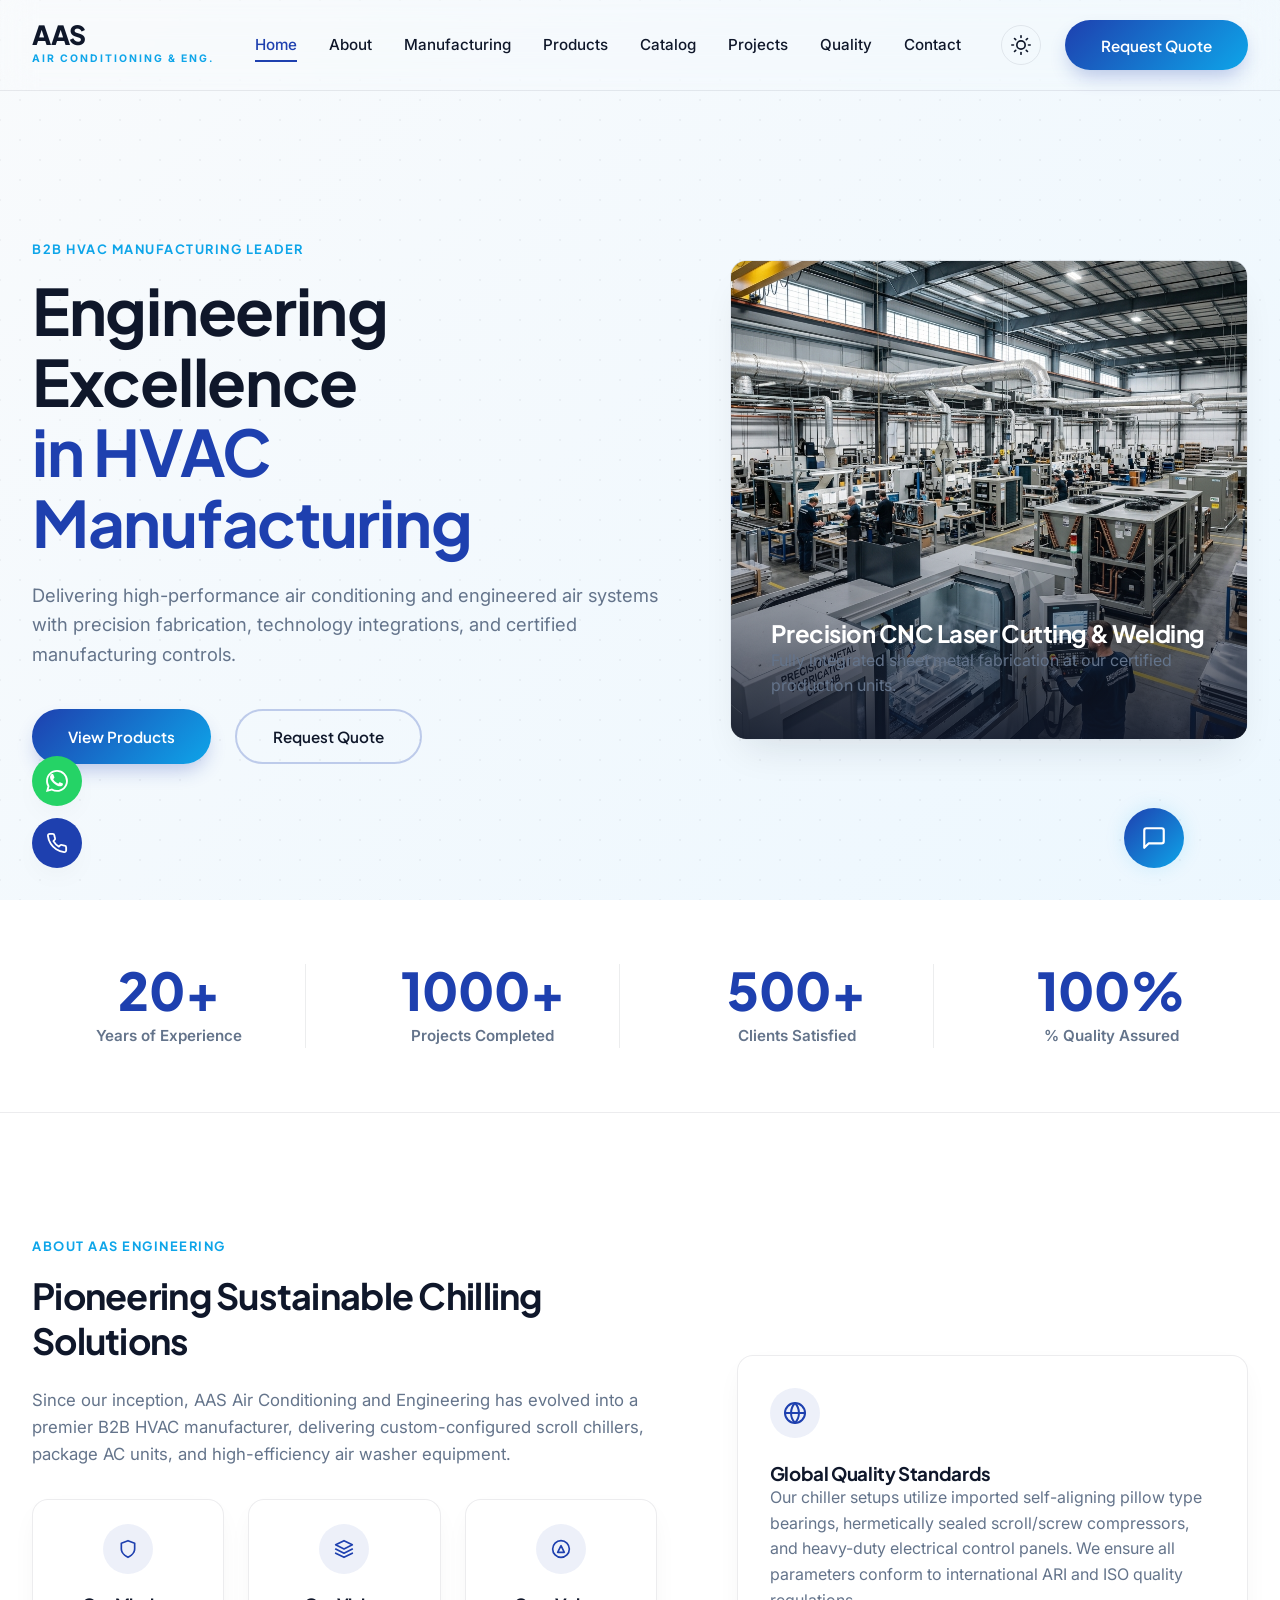
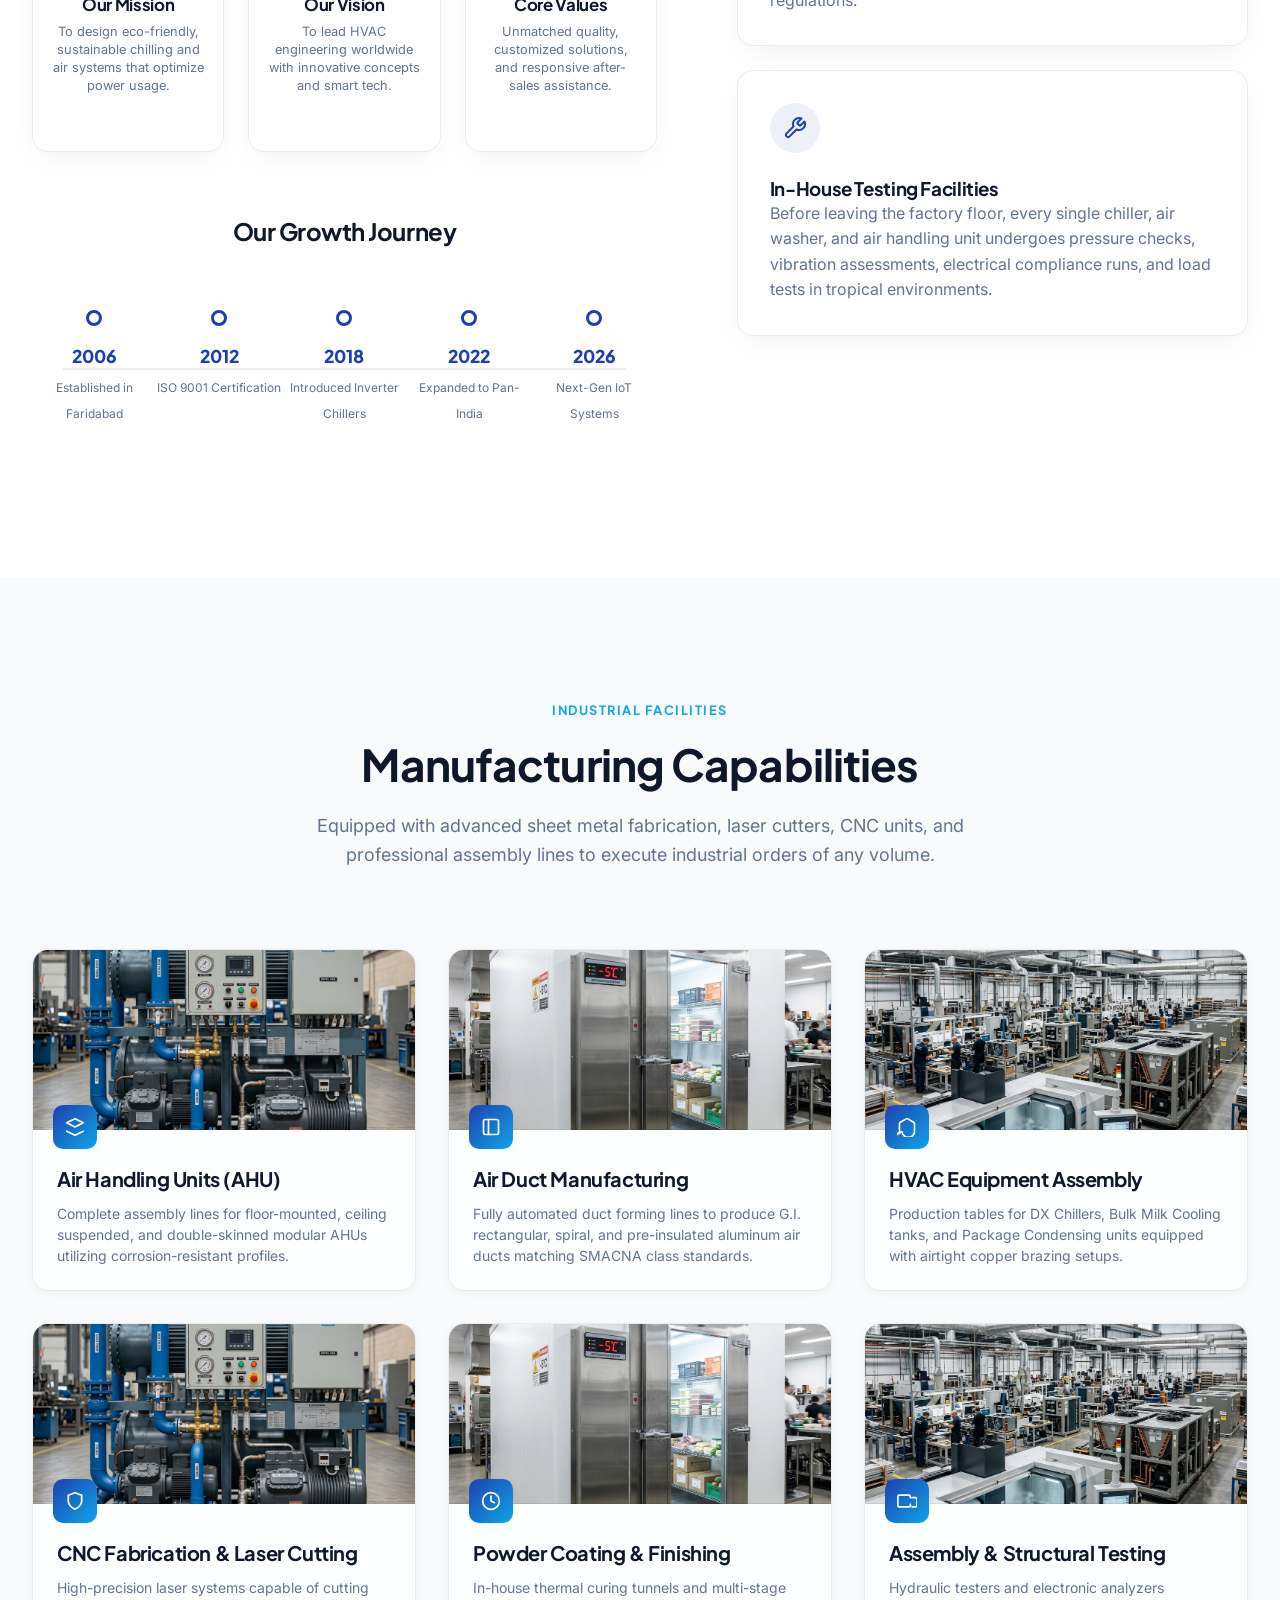
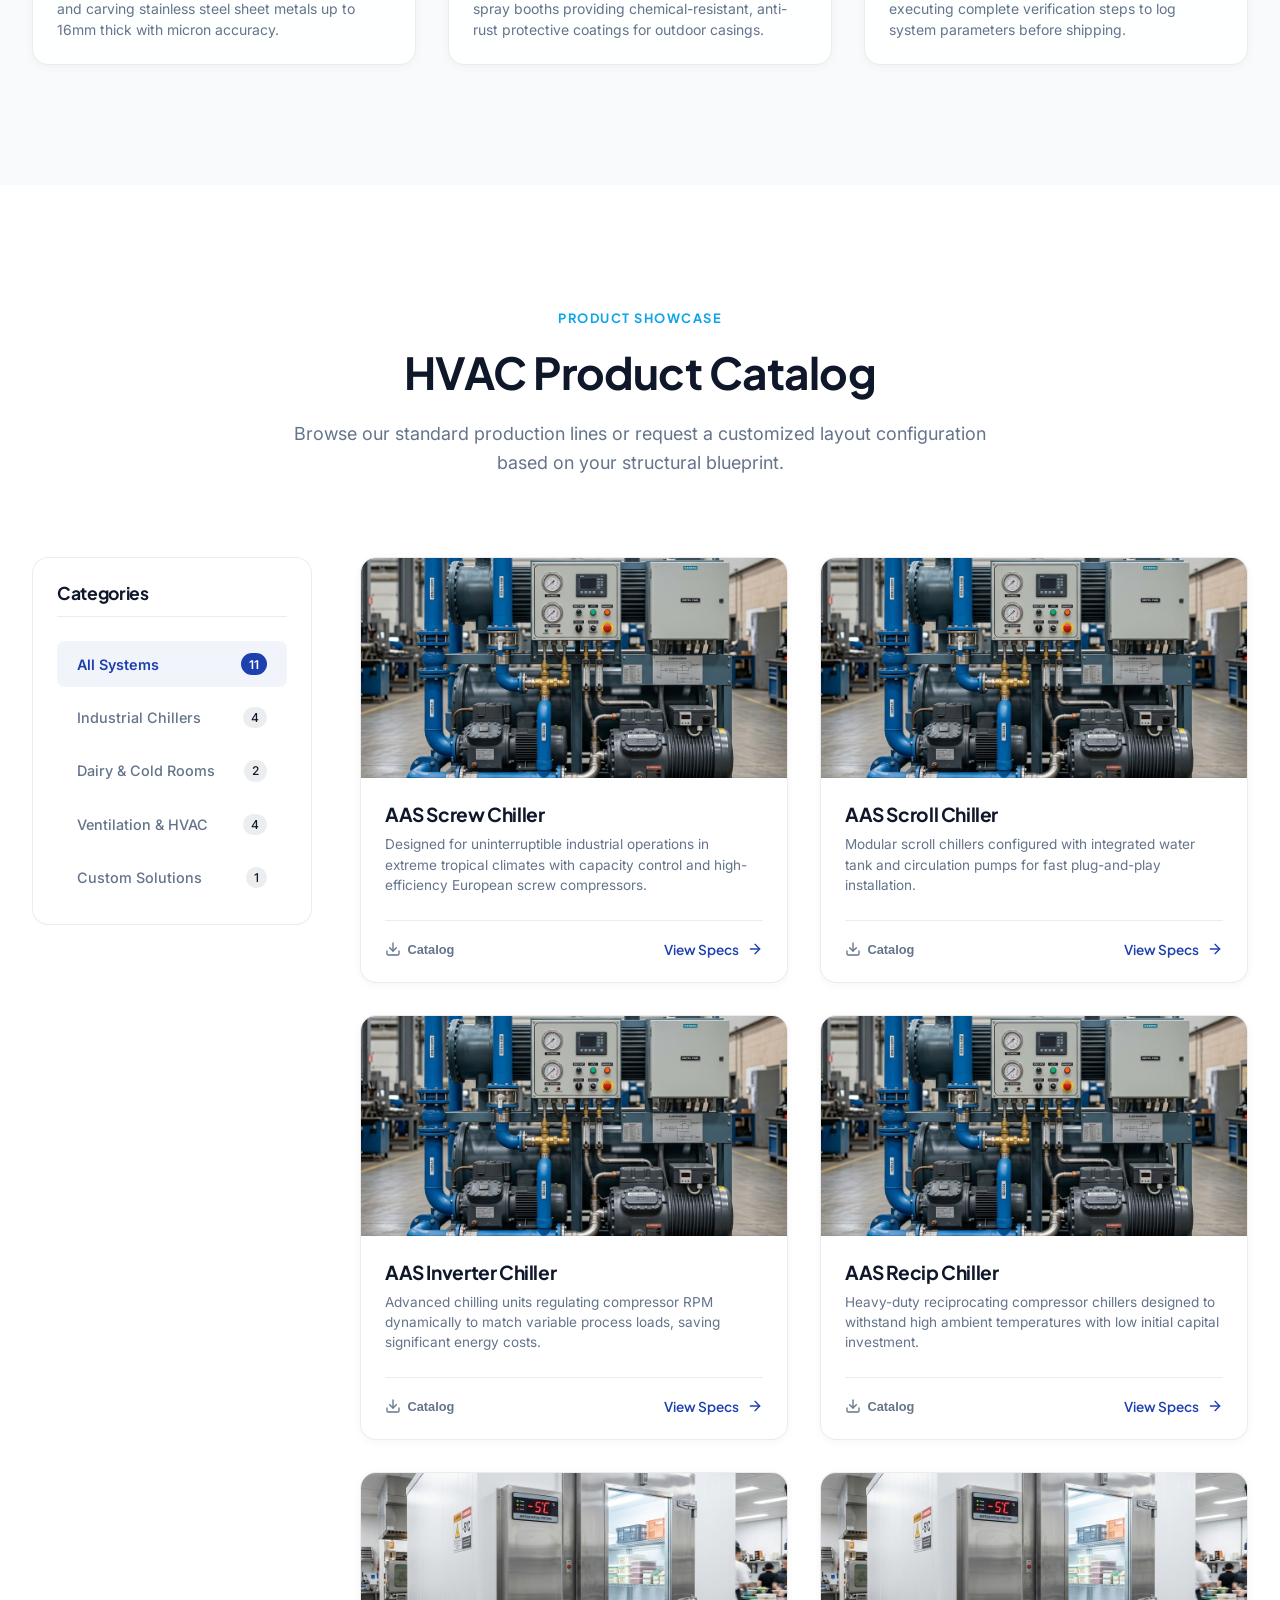
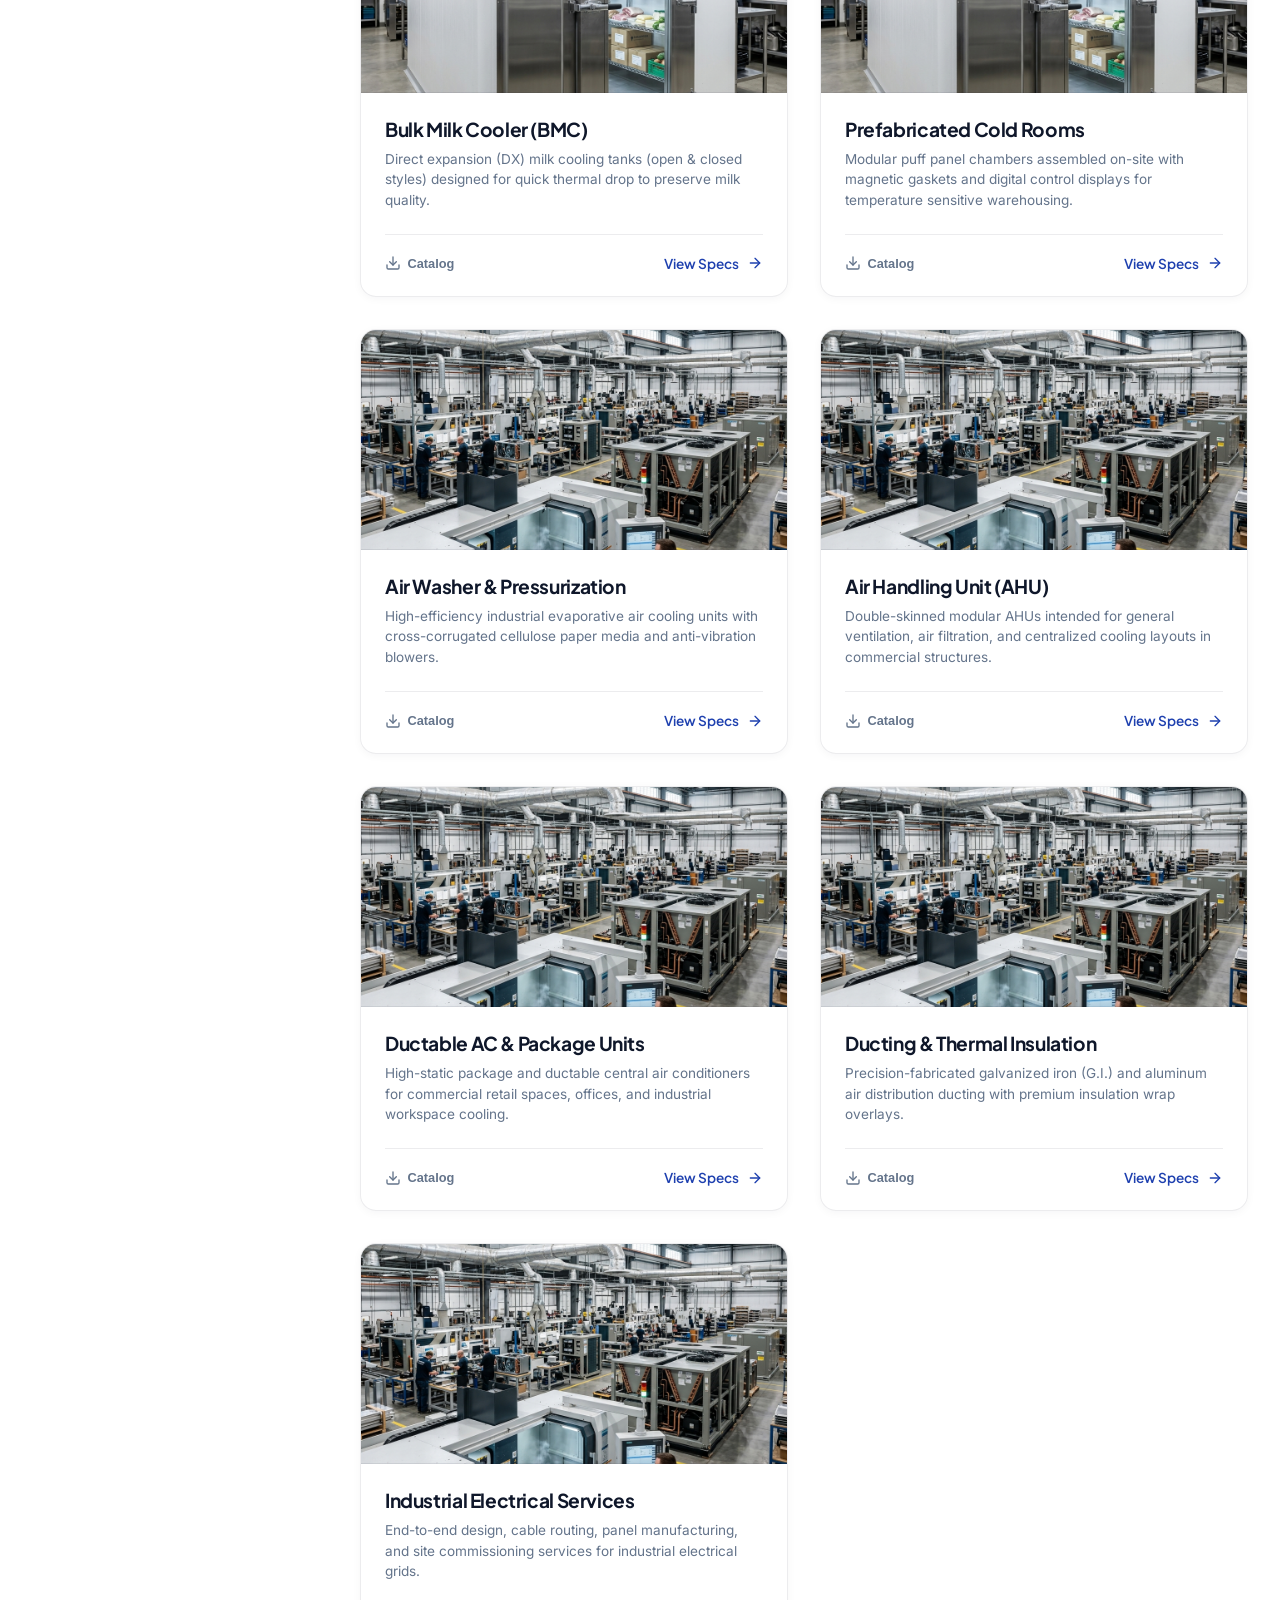
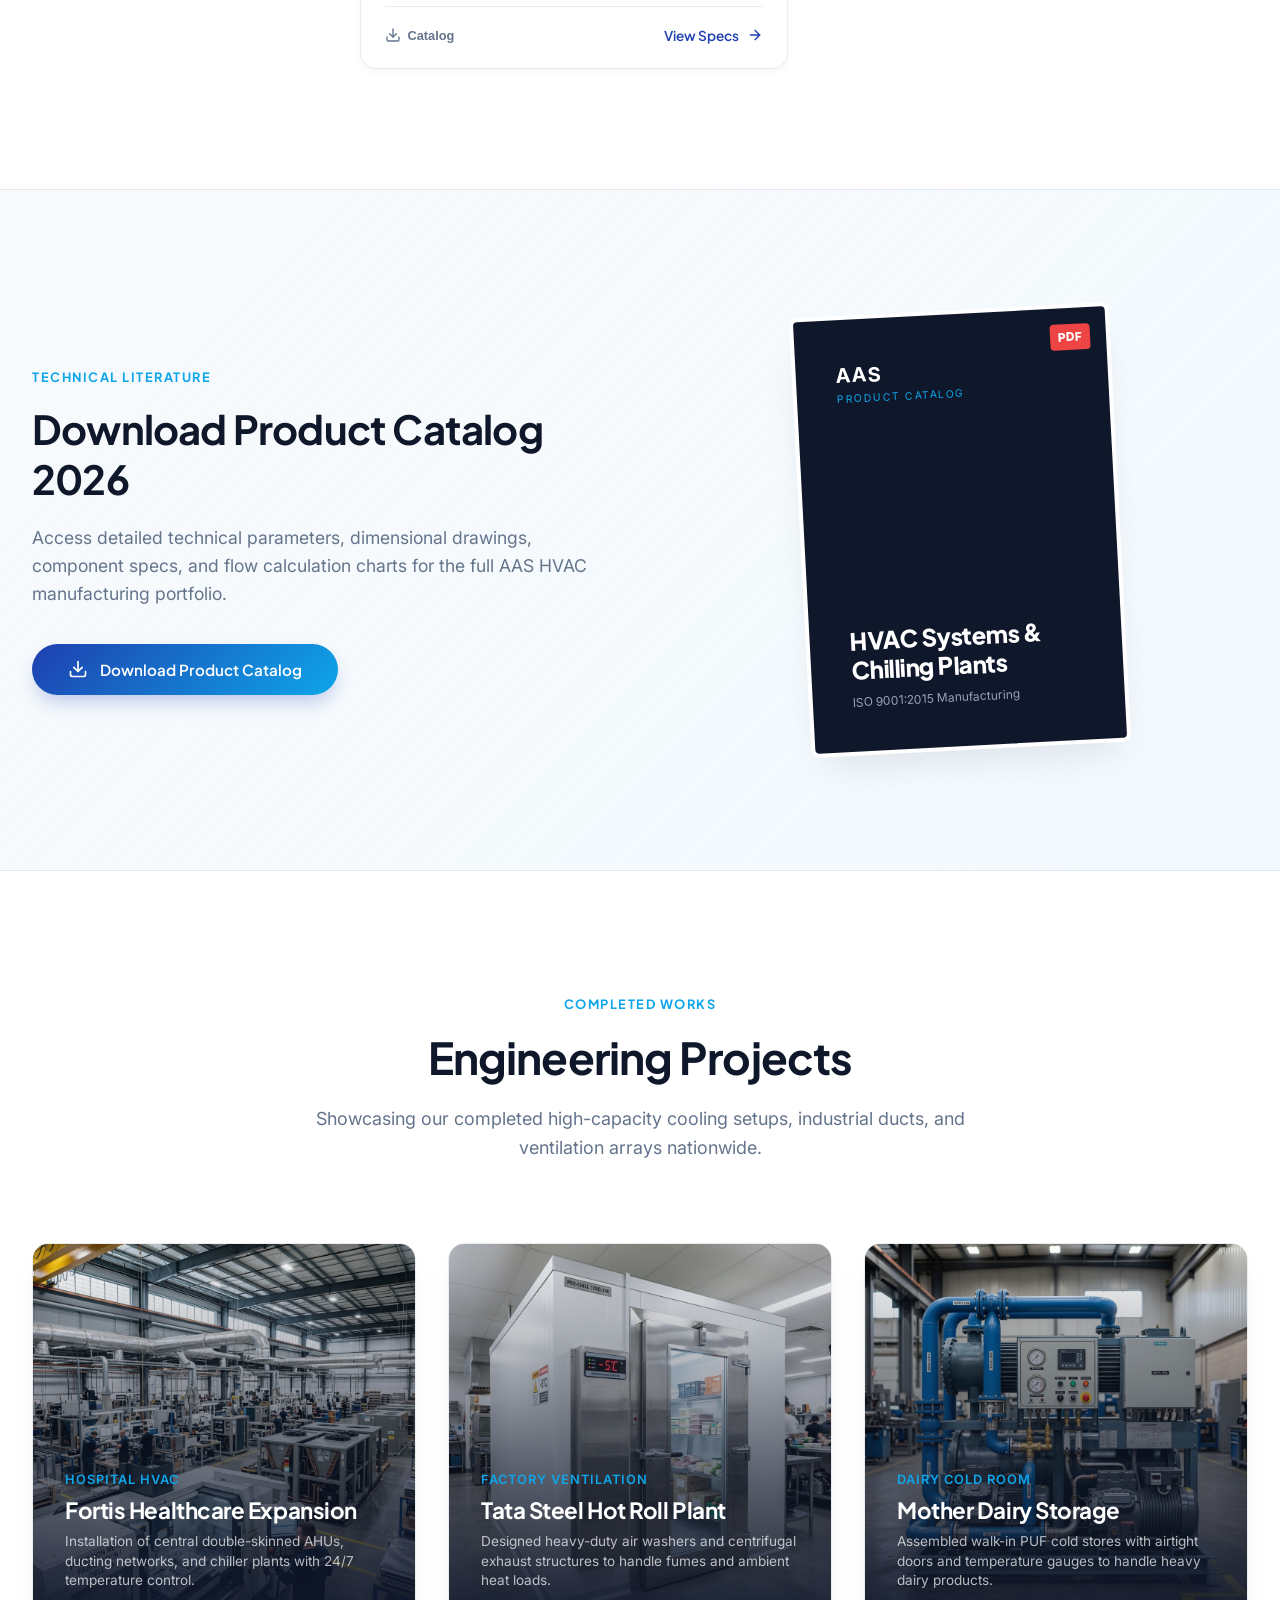
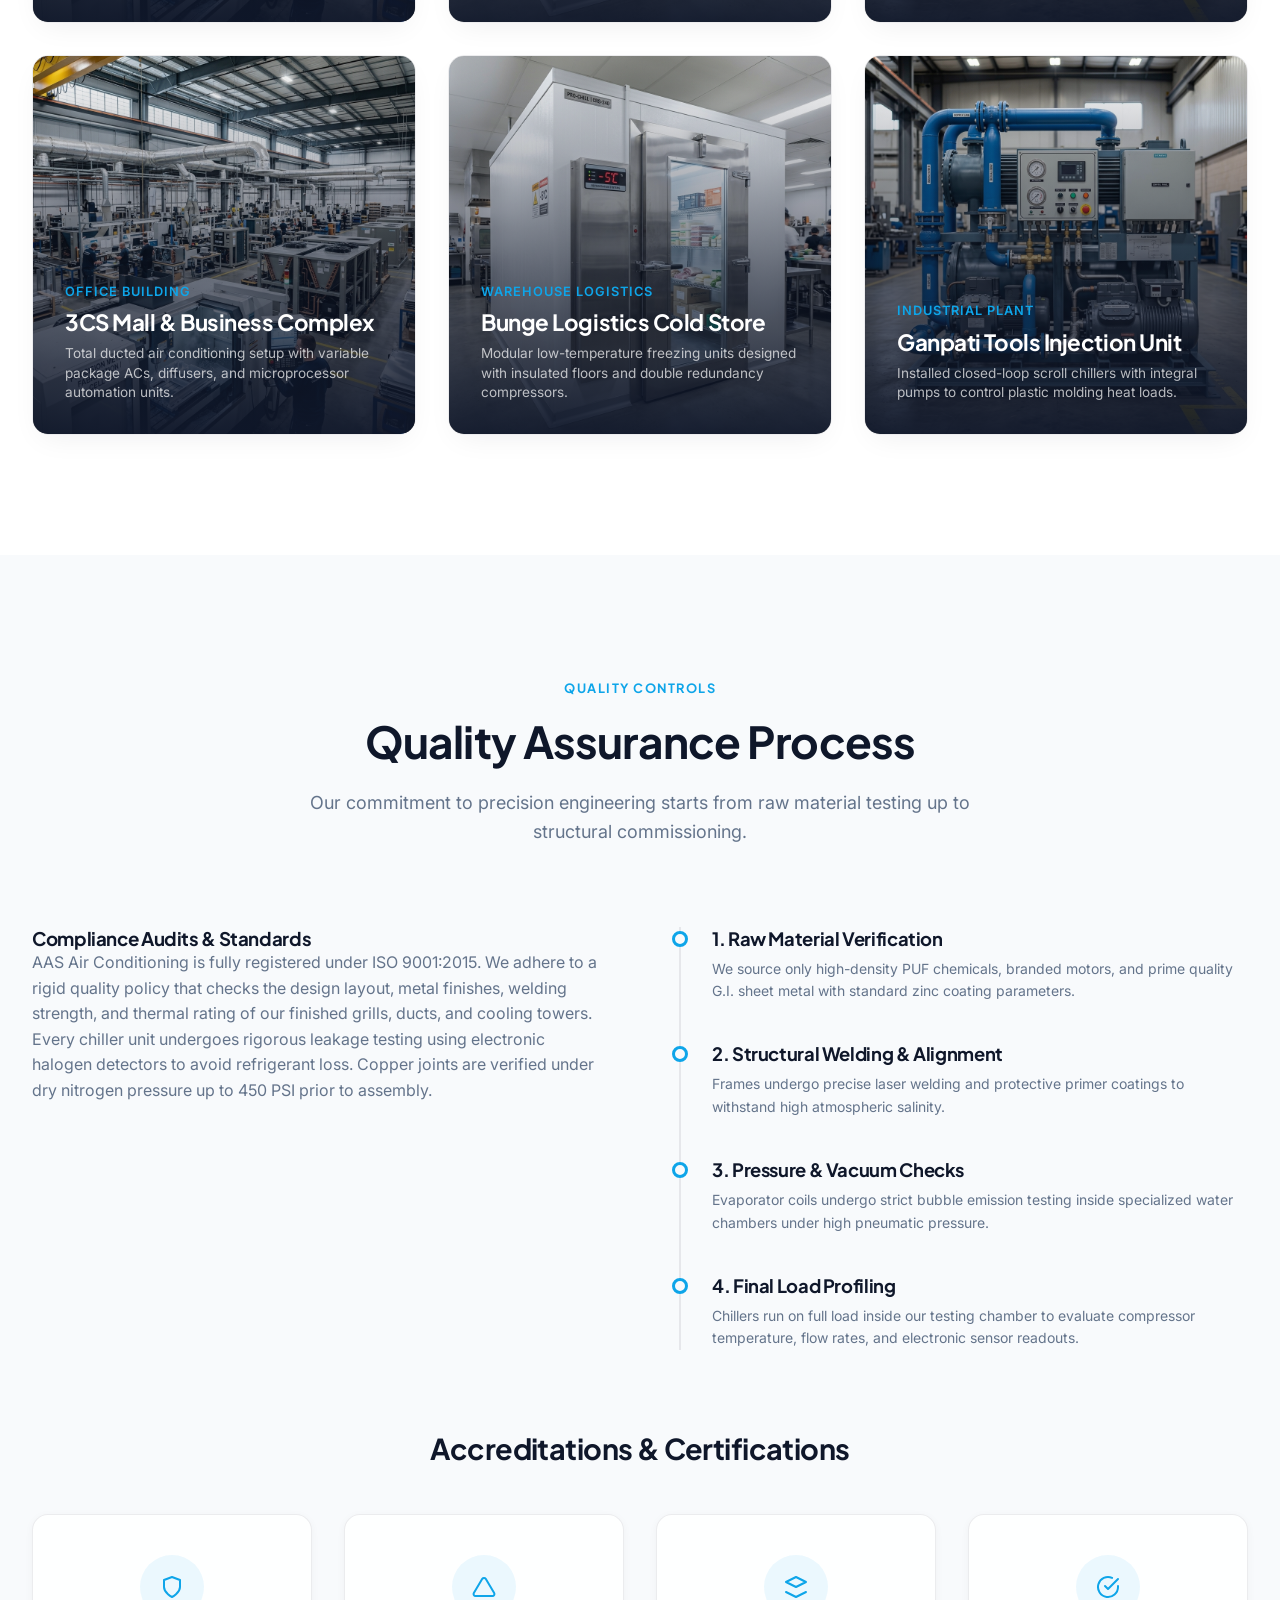
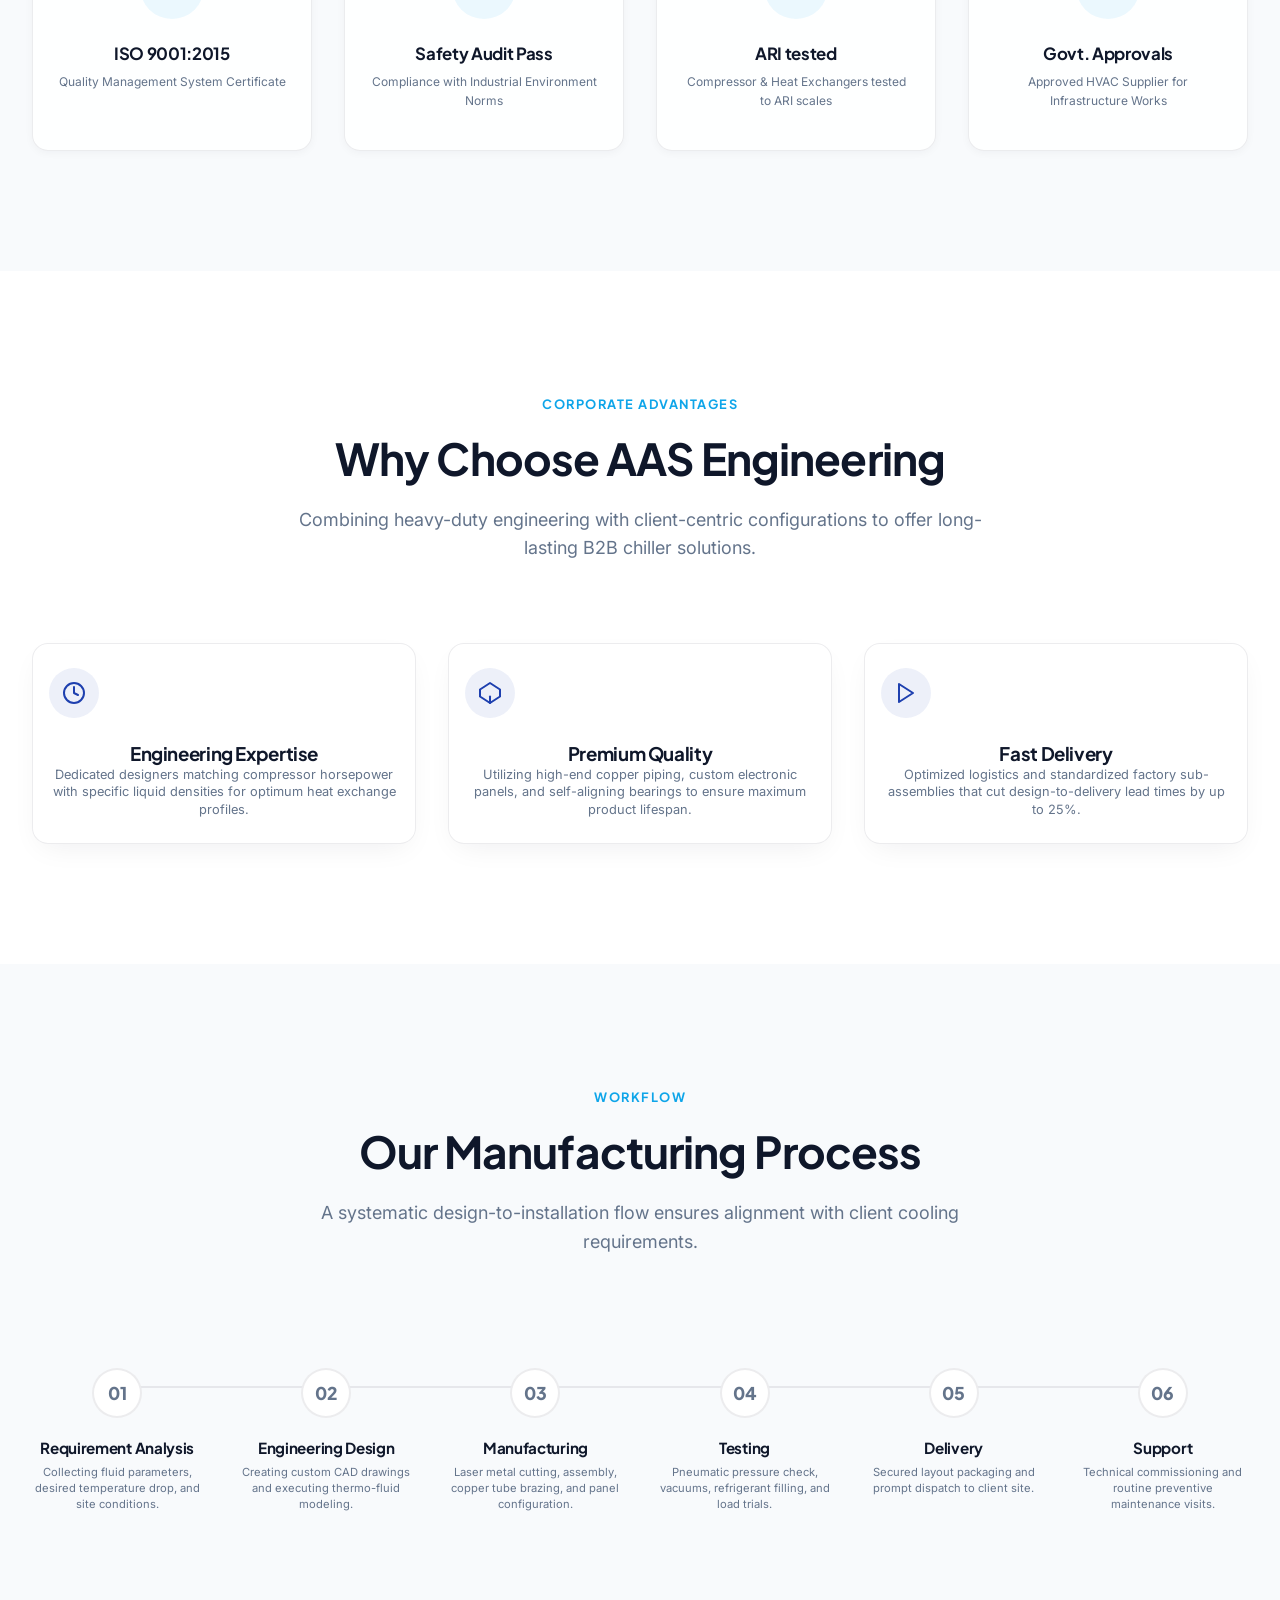
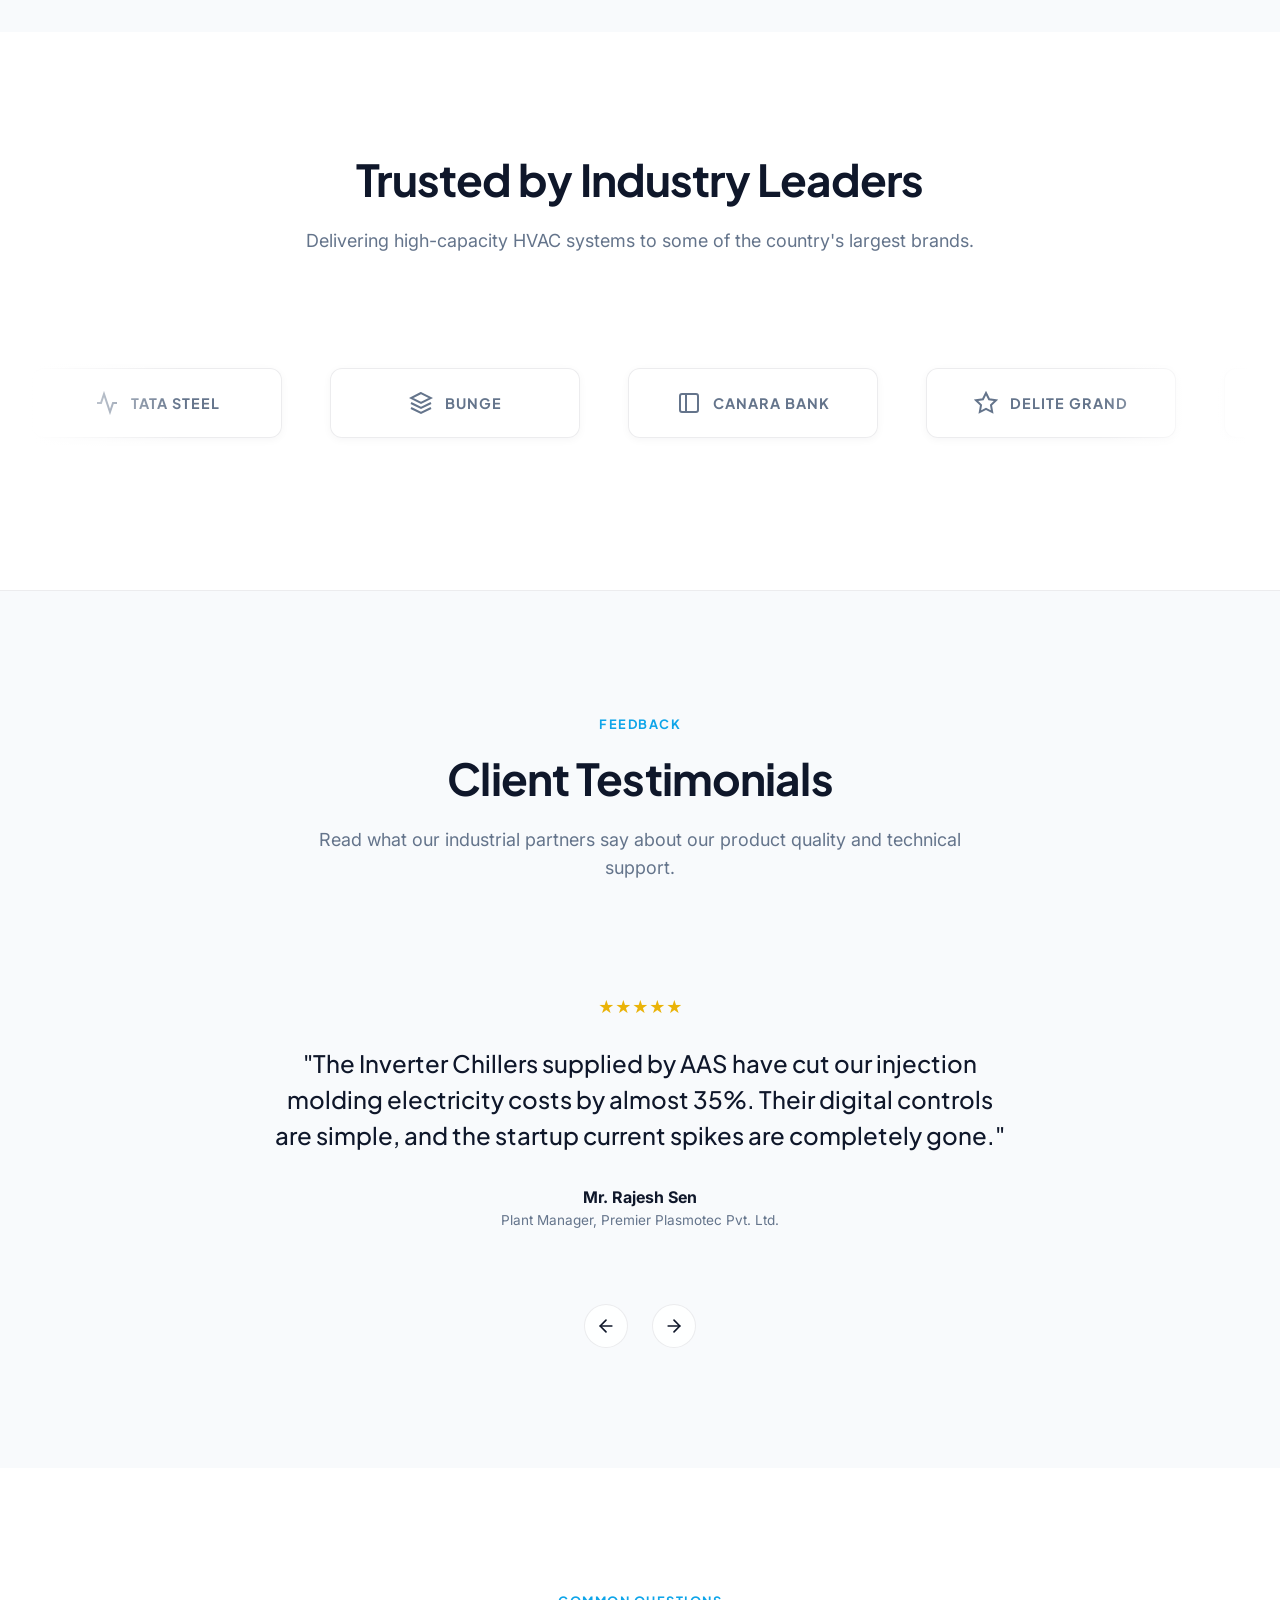
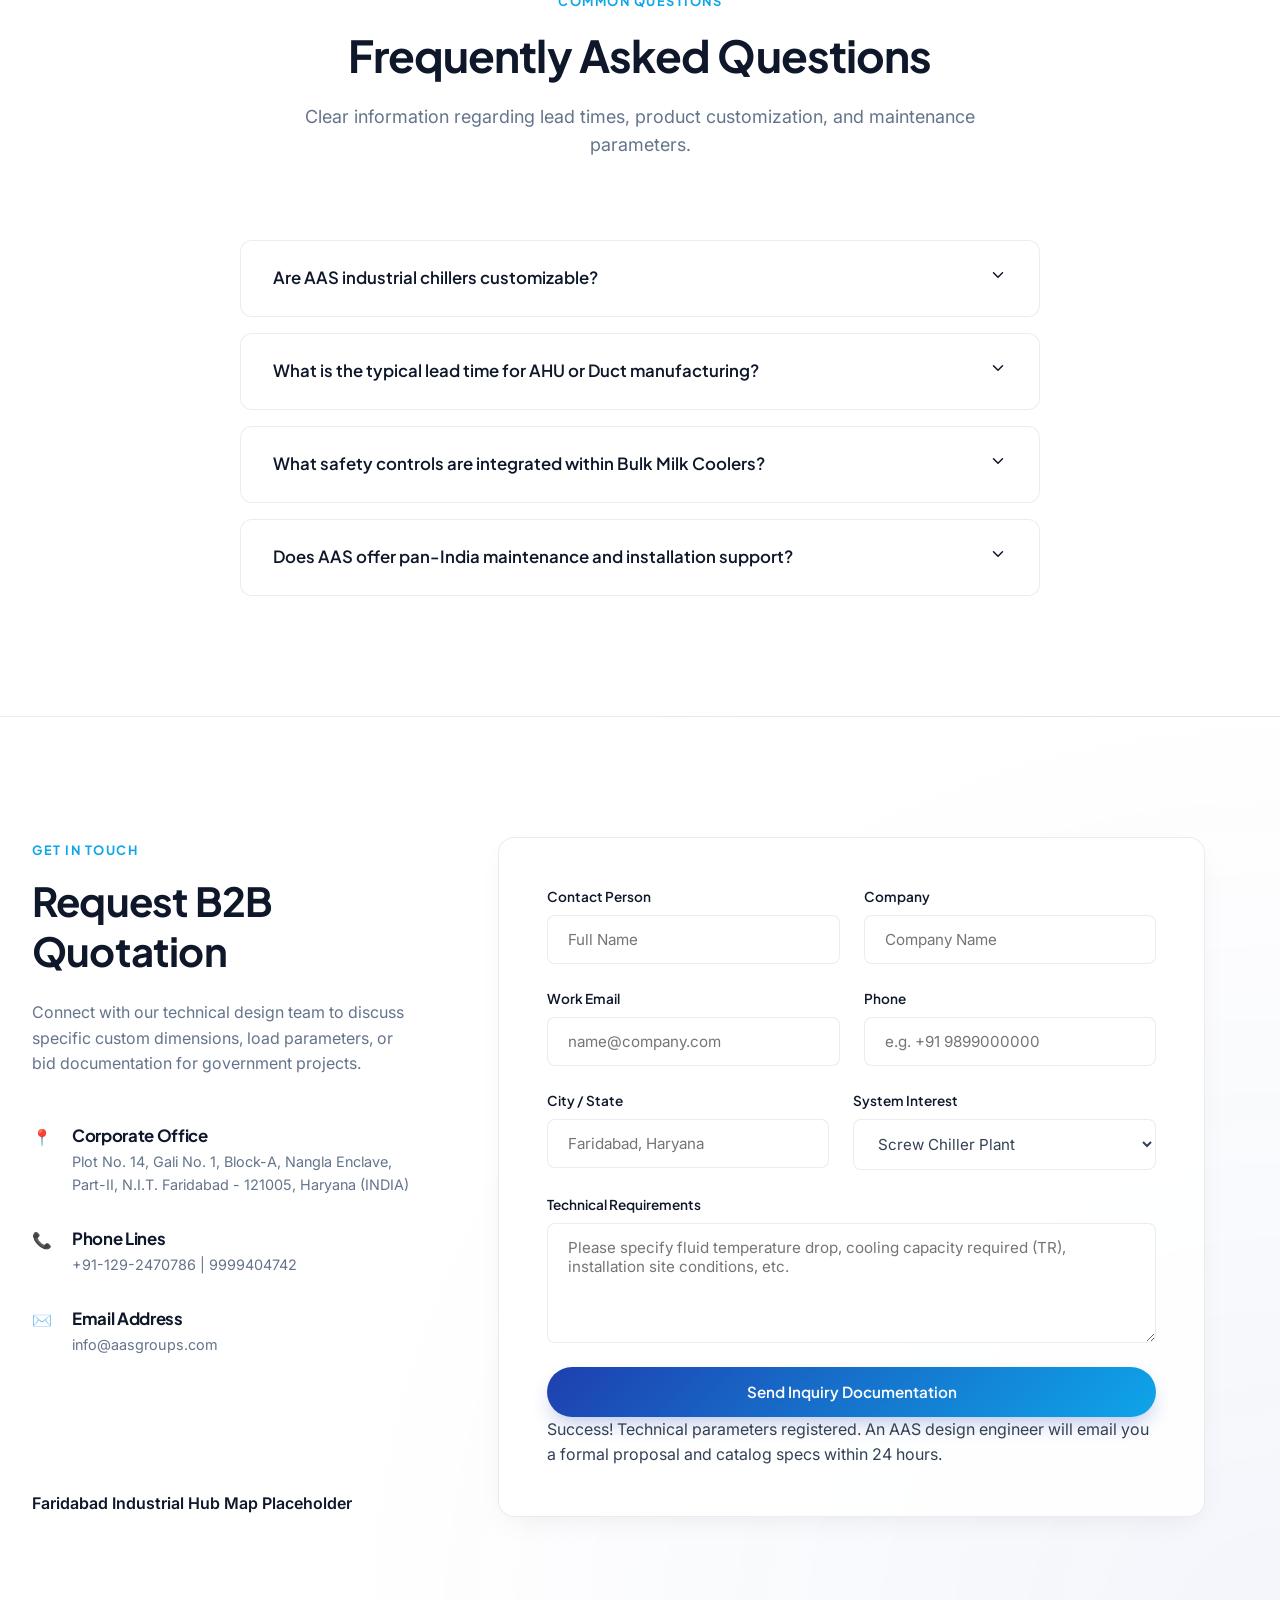
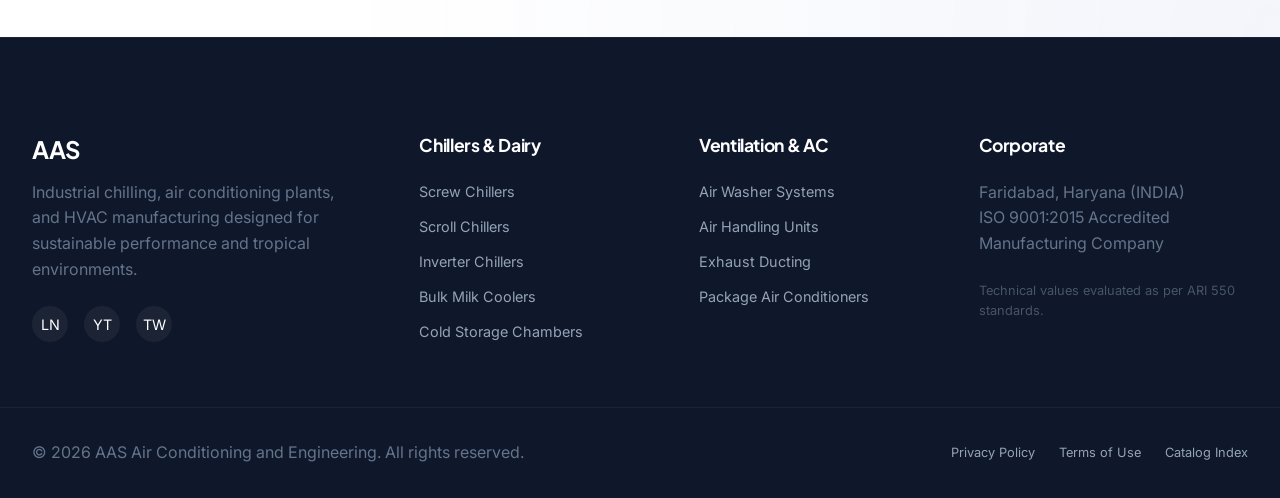
==== commit d9cf2e89: "Update Trusted Clients section with high-quality SVG vector logo cards and infinite scrolling animat" ====
--- a/static/index.html
+++ b/static/index.html
@@ -570,23 +570,73 @@
             </div>
             <div class="clients-slider-wrapper">
                 <div class="clients-track">
-                    <div class="client-logo-card">Tata Steel</div>
-                    <div class="client-logo-card">Bunge India</div>
-                    <div class="client-logo-card">Canara Bank</div>
-                    <div class="client-logo-card">Delite Grand Hotel</div>
-                    <div class="client-logo-card">3CS Mall</div>
-                    <div class="client-logo-card">Premier Plasmotec</div>
-                    <div class="client-logo-card">Mayur Industries</div>
-                    <div class="client-logo-card">Metafab Engineers</div>
+                    <!-- Slide set 1 -->
+                    <div class="client-logo-card">
+                        <svg class="client-logo-svg" viewBox="0 0 24 24" fill="none" stroke="currentColor" stroke-width="2"><polyline points="22 12 18 12 15 21 9 3 6 12 2 12"></polyline></svg>
+                        <span>TATA STEEL</span>
+                    </div>
+                    <div class="client-logo-card">
+                        <svg class="client-logo-svg" viewBox="0 0 24 24" fill="none" stroke="currentColor" stroke-width="2"><path d="M12 2L2 7l10 5 10-5-10-5zM2 17l10 5 10-5M2 12l10 5 10-5"></path></svg>
+                        <span>BUNGE</span>
+                    </div>
+                    <div class="client-logo-card">
+                        <svg class="client-logo-svg" viewBox="0 0 24 24" fill="none" stroke="currentColor" stroke-width="2"><rect x="3" y="3" width="18" height="18" rx="2"></rect><line x1="9" y1="3" x2="9" y2="21"></line></svg>
+                        <span>CANARA BANK</span>
+                    </div>
+                    <div class="client-logo-card">
+                        <svg class="client-logo-svg" viewBox="0 0 24 24" fill="none" stroke="currentColor" stroke-width="2"><path d="M12 2l3.09 6.26L22 9.27l-5 4.87 1.18 6.88L12 17.77l-6.18 3.25L7 14.14 2 9.27l6.91-1.01L12 2z"></path></svg>
+                        <span>DELITE GRAND</span>
+                    </div>
+                    <div class="client-logo-card">
+                        <svg class="client-logo-svg" viewBox="0 0 24 24" fill="none" stroke="currentColor" stroke-width="2"><path d="M6 2L3 6v14a2 2 0 0 0 2 2h14a2 2 0 0 0 2-2V6l-3-4z"></path><line x1="3" y1="6" x2="21" y2="6"></line><path d="M16 10a4 4 0 0 1-8 0"></path></svg>
+                        <span>3CS MALL</span>
+                    </div>
+                    <div class="client-logo-card">
+                        <svg class="client-logo-svg" viewBox="0 0 24 24" fill="none" stroke="currentColor" stroke-width="2"><circle cx="12" cy="12" r="10"></circle><circle cx="12" cy="12" r="3"></circle></svg>
+                        <span>PLASMOTEC</span>
+                    </div>
+                    <div class="client-logo-card">
+                        <svg class="client-logo-svg" viewBox="0 0 24 24" fill="none" stroke="currentColor" stroke-width="2"><path d="M12 22C17.5228 22 22 17.5228 22 12C22 6.47715 17.5228 2 12 2C6.47715 2 2 6.47715 2 12C2 17.5228 6.47715 22 12 22Z"></path><path d="M12 2V12L19 15.5"></path></svg>
+                        <span>MAYUR IND.</span>
+                    </div>
+                    <div class="client-logo-card">
+                        <svg class="client-logo-svg" viewBox="0 0 24 24" fill="none" stroke="currentColor" stroke-width="2"><polygon points="12 2 2 7 12 12 22 7 12 2"></polygon><polyline points="2 17 12 22 22 17"></polyline></svg>
+                        <span>METAFAB</span>
+                    </div>
                     
-                    <div class="client-logo-card">Tata Steel</div>
-                    <div class="client-logo-card">Bunge India</div>
-                    <div class="client-logo-card">Canara Bank</div>
-                    <div class="client-logo-card">Delite Grand Hotel</div>
-                    <div class="client-logo-card">3CS Mall</div>
-                    <div class="client-logo-card">Premier Plasmotec</div>
-                    <div class="client-logo-card">Mayur Industries</div>
-                    <div class="client-logo-card">Metafab Engineers</div>
+                    <!-- Slide set 2 (duplicate for seamless loop scrolling) -->
+                    <div class="client-logo-card">
+                        <svg class="client-logo-svg" viewBox="0 0 24 24" fill="none" stroke="currentColor" stroke-width="2"><polyline points="22 12 18 12 15 21 9 3 6 12 2 12"></polyline></svg>
+                        <span>TATA STEEL</span>
+                    </div>
+                    <div class="client-logo-card">
+                        <svg class="client-logo-svg" viewBox="0 0 24 24" fill="none" stroke="currentColor" stroke-width="2"><path d="M12 2L2 7l10 5 10-5-10-5zM2 17l10 5 10-5M2 12l10 5 10-5"></path></svg>
+                        <span>BUNGE</span>
+                    </div>
+                    <div class="client-logo-card">
+                        <svg class="client-logo-svg" viewBox="0 0 24 24" fill="none" stroke="currentColor" stroke-width="2"><rect x="3" y="3" width="18" height="18" rx="2"></rect><line x1="9" y1="3" x2="9" y2="21"></line></svg>
+                        <span>CANARA BANK</span>
+                    </div>
+                    <div class="client-logo-card">
+                        <svg class="client-logo-svg" viewBox="0 0 24 24" fill="none" stroke="currentColor" stroke-width="2"><path d="M12 2l3.09 6.26L22 9.27l-5 4.87 1.18 6.88L12 17.77l-6.18 3.25L7 14.14 2 9.27l6.91-1.01L12 2z"></path></svg>
+                        <span>DELITE GRAND</span>
+                    </div>
+                    <div class="client-logo-card">
+                        <svg class="client-logo-svg" viewBox="0 0 24 24" fill="none" stroke="currentColor" stroke-width="2"><path d="M6 2L3 6v14a2 2 0 0 0 2 2h14a2 2 0 0 0 2-2V6l-3-4z"></path><line x1="3" y1="6" x2="21" y2="6"></line><path d="M16 10a4 4 0 0 1-8 0"></path></svg>
+                        <span>3CS MALL</span>
+                    </div>
+                    <div class="client-logo-card">
+                        <svg class="client-logo-svg" viewBox="0 0 24 24" fill="none" stroke="currentColor" stroke-width="2"><circle cx="12" cy="12" r="10"></circle><circle cx="12" cy="12" r="3"></circle></svg>
+                        <span>PLASMOTEC</span>
+                    </div>
+                    <div class="client-logo-card">
+                        <svg class="client-logo-svg" viewBox="0 0 24 24" fill="none" stroke="currentColor" stroke-width="2"><path d="M12 22C17.5228 22 22 17.5228 22 12C22 6.47715 17.5228 2 12 2C6.47715 2 2 6.47715 2 12C2 17.5228 6.47715 22 12 22Z"></path><path d="M12 2V12L19 15.5"></path></svg>
+                        <span>MAYUR IND.</span>
+                    </div>
+                    <div class="client-logo-card">
+                        <svg class="client-logo-svg" viewBox="0 0 24 24" fill="none" stroke="currentColor" stroke-width="2"><polygon points="12 2 2 7 12 12 22 7 12 2"></polygon><polyline points="2 17 12 22 22 17"></polyline></svg>
+                        <span>METAFAB</span>
+                    </div>
                 </div>
             </div>
         </div>
--- a/static/style.css
+++ b/static/style.css
@@ -81,12 +81,17 @@
     scroll-behavior: smooth;
 }
 
+html, body {
+    width: 100%;
+    overflow-x: hidden;
+    position: relative;
+}
+
 body {
     background-color: var(--bg-main);
     color: var(--text-main);
     font-family: var(--font-body);
     line-height: 1.6;
-    overflow-x: hidden;
     transition: background-color 0.5s ease, color 0.5s ease;
     -webkit-font-smoothing: antialiased;
 }
@@ -1664,8 +1669,8 @@
 /* Back to Top Button */
 .back-to-top {
     position: fixed;
-    bottom: 2rem;
-    right: 2rem;
+    bottom: 7.5rem;
+    right: 2.5rem;
     width: 44px;
     height: 44px;
     border-radius: 50%;
@@ -1775,11 +1780,29 @@
 
 @media (max-width: 768px) {
     .section-header h2 {
+        font-size: 2rem;
+    }
+    
+    .hero-content h1 {
         font-size: 2.25rem;
-    }
-    
-    .hero-content h1 {
-        font-size: 3rem;
+        line-height: 1.25;
+    }
+
+    /* Stack grid sections on all mobile and tablet viewports to prevent layout push */
+    .capabilities-grid, .products-list-grid, .projects-grid, .certs-grid, .stats-grid {
+        grid-template-columns: 1fr !important;
+        gap: 1.5rem;
+    }
+
+    .stat-item {
+        border-right: none !important;
+        border-bottom: 1px solid var(--border-color);
+        padding-bottom: 1.5rem;
+    }
+
+    .stat-item:last-child {
+        border-bottom: none;
+        padding-bottom: 0;
     }
     
     /* Navigation drawer menu for Mobile */
@@ -1810,8 +1833,8 @@
         display: flex;
     }
     
-    .nav-actions .btn-outline {
-        display: none; /* Hide primary button on header for mobile layout */
+    .nav-actions #header-quote-btn {
+        display: none; /* Hide primary quote button on header for mobile layout */
     }
     
     .timeline-horizontal, .process-grid-row {
@@ -1839,6 +1862,49 @@
     
     .about-pillars {
         grid-template-columns: 1fr;
+    }
+    
+    /* Resize and reposition floating action buttons on mobile screens to prevent text overlap */
+    .floating-actions {
+        bottom: 1rem;
+        left: 1rem;
+        gap: 0.5rem;
+    }
+    .floating-btn {
+        width: 42px;
+        height: 42px;
+    }
+    .floating-btn svg {
+        width: 20px;
+        height: 20px;
+    }
+    
+    /* Stack back-to-top button above chatbot button on mobile */
+    .back-to-top {
+        bottom: 5.5rem;
+        right: 1.25rem;
+        width: 40px;
+        height: 40px;
+    }
+    
+    /* Adjust chatbot widget dimensions on mobile screens */
+    .chatbot-widget {
+        bottom: 1rem;
+        right: 1rem;
+    }
+    .chatbot-btn {
+        width: 48px;
+        height: 48px;
+    }
+    .chatbot-btn svg {
+        width: 22px;
+        height: 22px;
+    }
+    .chatbot-panel {
+        bottom: 65px;
+        width: calc(100vw - 2rem);
+        right: 0;
+        height: 420px;
     }
 }
 
@@ -2118,3 +2184,100 @@
         height: 450px;
     }
 }
+
+/* ==========================================================================
+   Trusted Clients Logo Slider
+   ========================================================================== */
+.clients-slider-wrapper {
+    width: 100%;
+    overflow: hidden;
+    padding: 2rem 0;
+    position: relative;
+}
+
+.clients-slider-wrapper::before, .clients-slider-wrapper::after {
+    content: '';
+    position: absolute;
+    top: 0;
+    width: 150px;
+    height: 100%;
+    z-index: 2;
+    pointer-events: none;
+}
+
+.clients-slider-wrapper::before {
+    left: 0;
+    background: linear-gradient(90deg, var(--bg-main) 0%, transparent 100%);
+}
+
+.clients-slider-wrapper::after {
+    right: 0;
+    background: linear-gradient(270deg, var(--bg-main) 0%, transparent 100%);
+}
+
+.clients-track {
+    display: flex;
+    gap: 3rem;
+    width: calc(280px * 16);
+    animation: scrollLogos 30s linear infinite;
+}
+
+.clients-track:hover {
+    animation-play-state: paused;
+}
+
+.client-logo-card {
+    width: 250px;
+    height: 70px;
+    background: var(--bg-card);
+    border: 1px solid var(--border-color);
+    border-radius: 12px;
+    display: flex;
+    align-items: center;
+    justify-content: center;
+    gap: 0.75rem;
+    padding: 0 1.5rem;
+    transition: var(--transition-smooth);
+    cursor: default;
+    flex-shrink: 0;
+    box-shadow: var(--shadow-sm);
+}
+
+.client-logo-card:hover {
+    transform: translateY(-3px);
+    border-color: var(--border-color-hover);
+    box-shadow: var(--shadow-md), var(--shadow-glow);
+}
+
+.client-logo-svg {
+    width: 24px;
+    height: 24px;
+    color: var(--text-muted);
+    transition: var(--transition-smooth);
+}
+
+.client-logo-card:hover .client-logo-svg {
+    color: var(--accent);
+}
+
+.client-logo-card span {
+    font-family: var(--font-heading);
+    font-weight: 700;
+    font-size: 0.9rem;
+    letter-spacing: 1px;
+    color: var(--text-muted);
+    transition: var(--transition-smooth);
+}
+
+.client-logo-card:hover span {
+    color: var(--text-headings);
+}
+
+@keyframes scrollLogos {
+    0% {
+        transform: translateX(0);
+    }
+    100% {
+        transform: translateX(calc(-250px * 8 - 3rem * 8));
+    }
+}
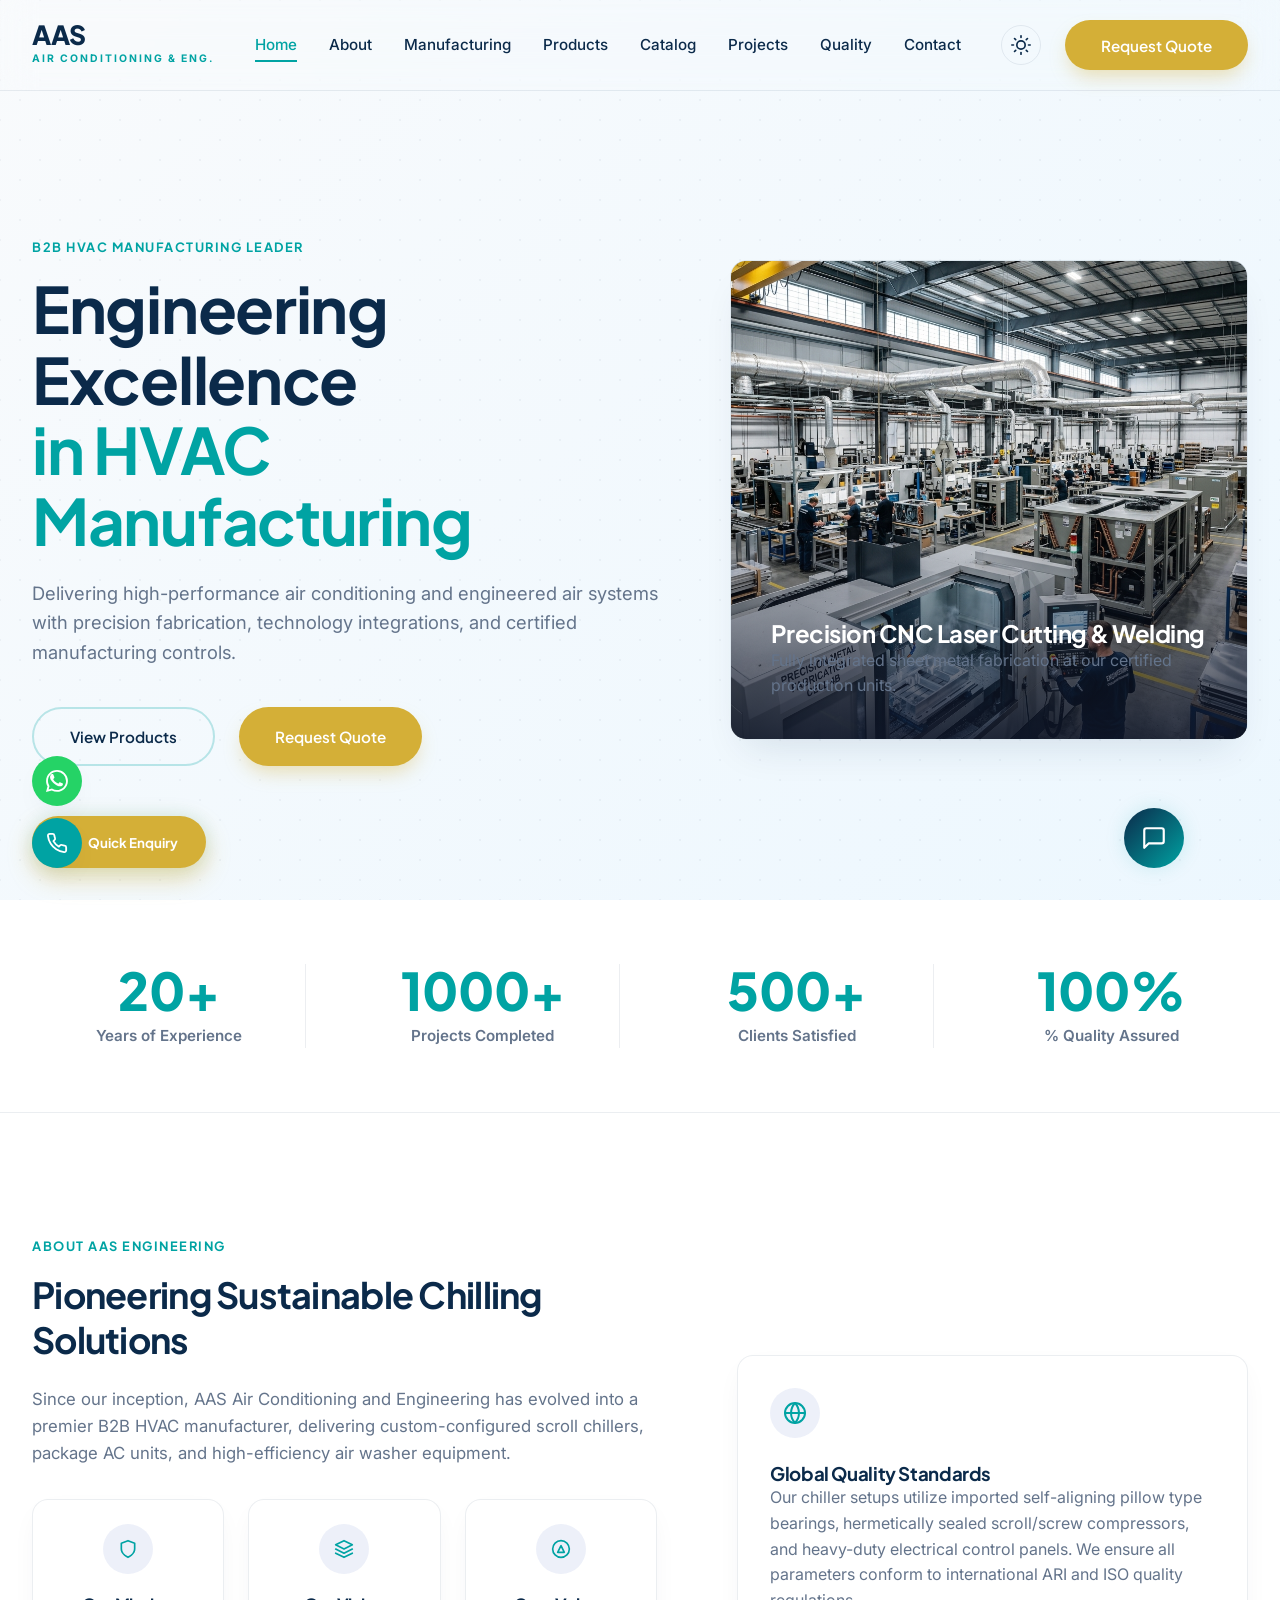
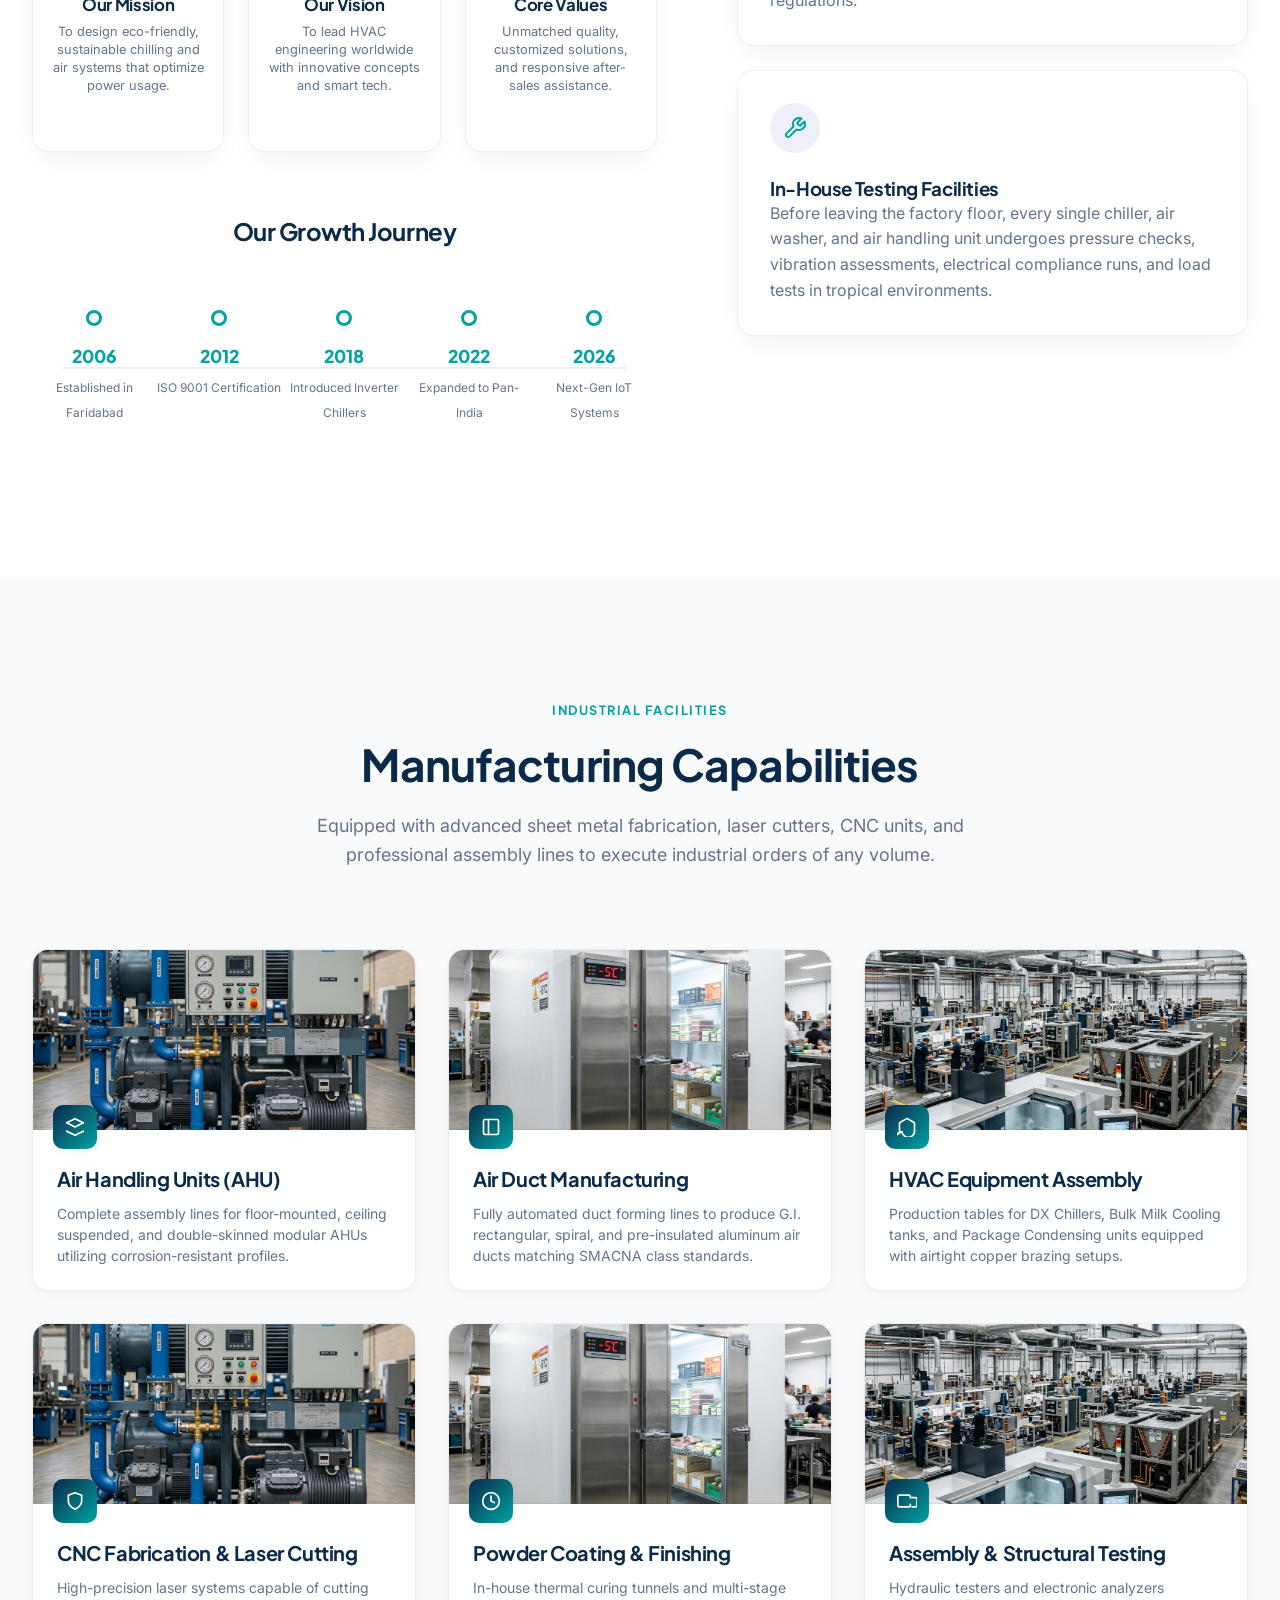
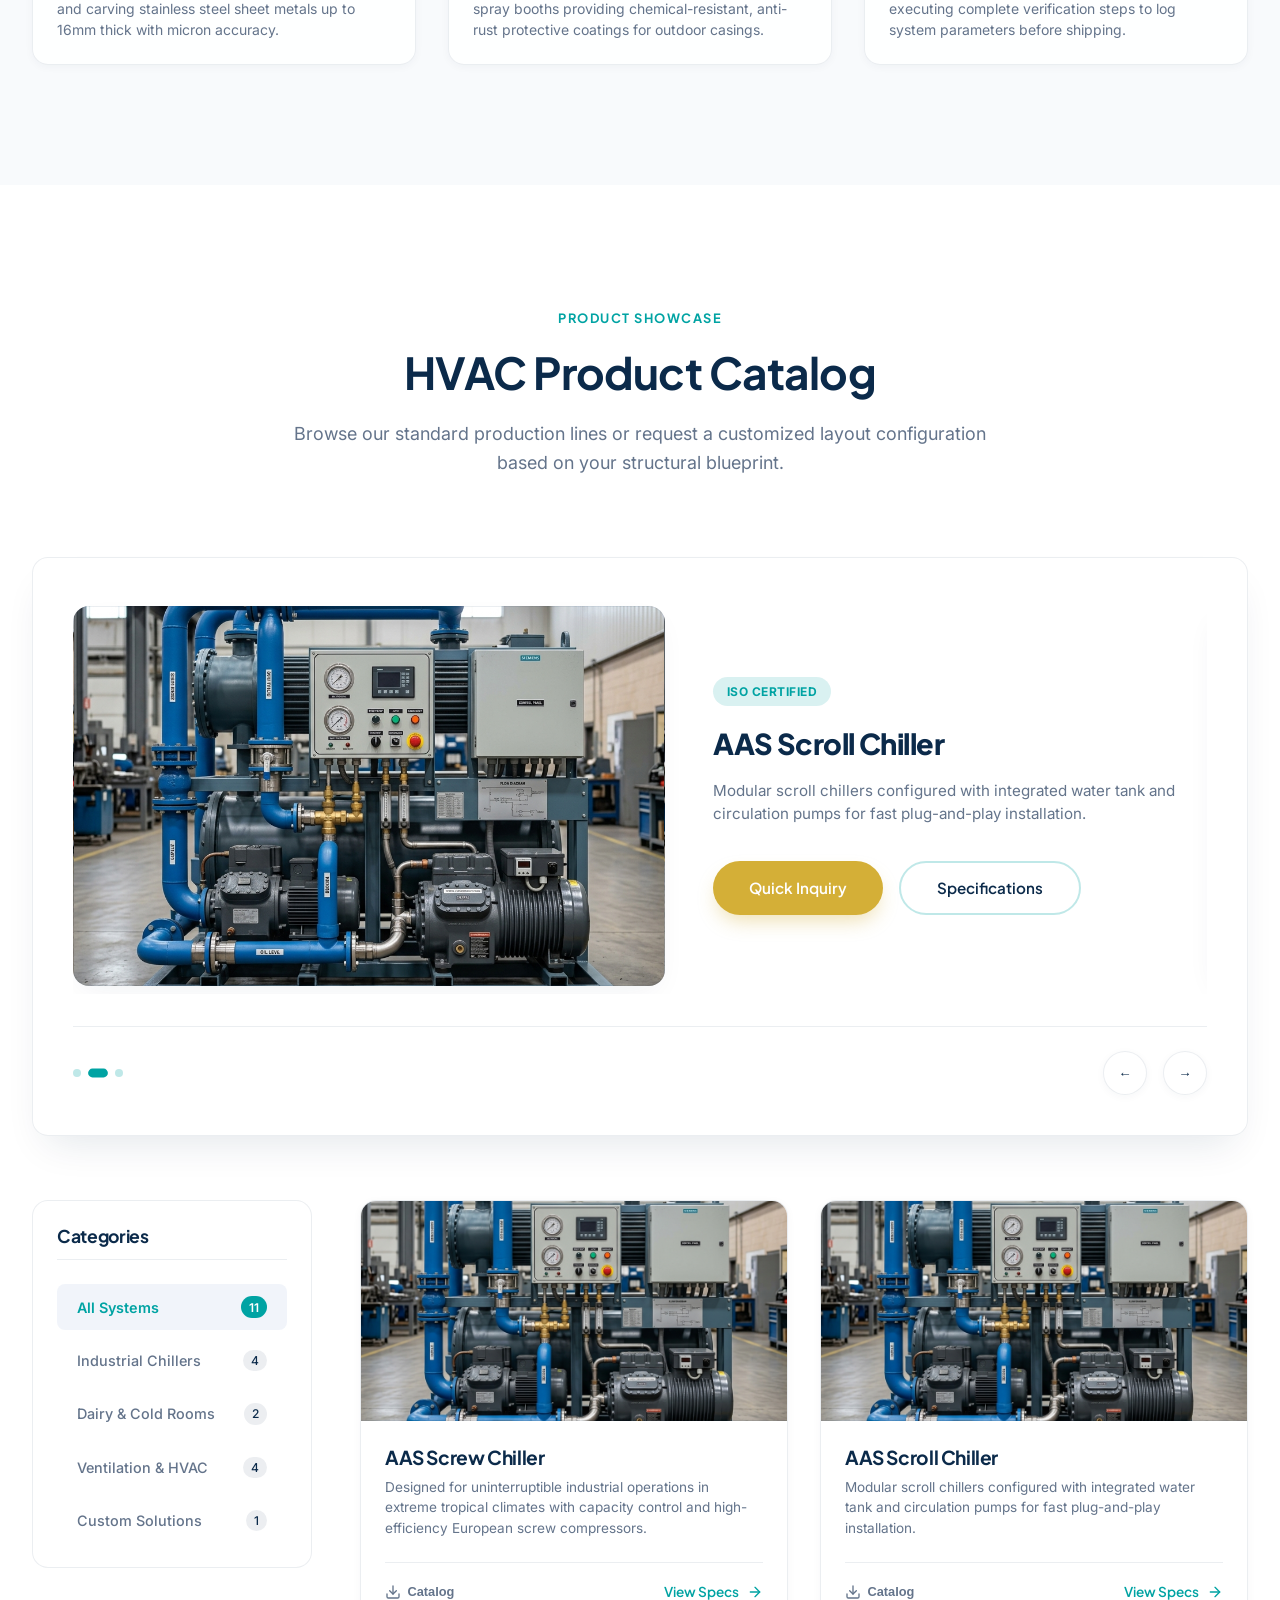
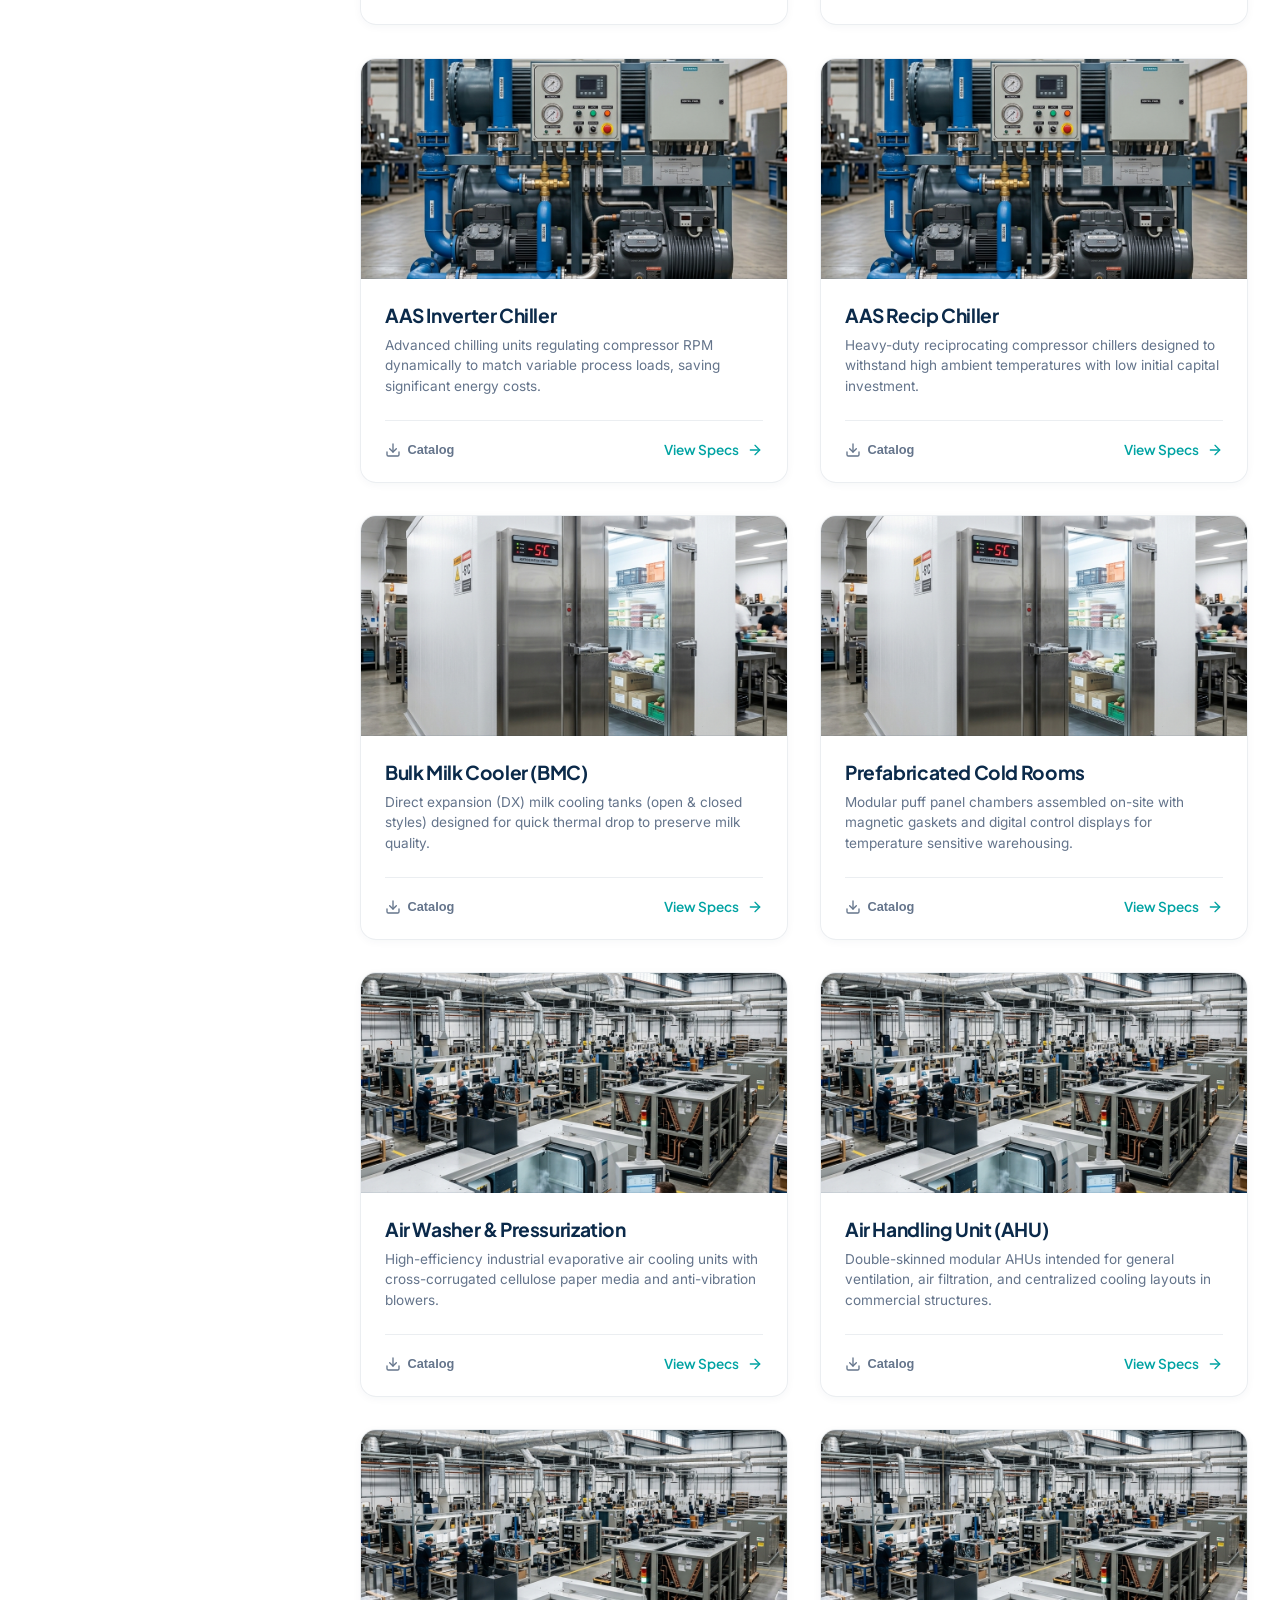
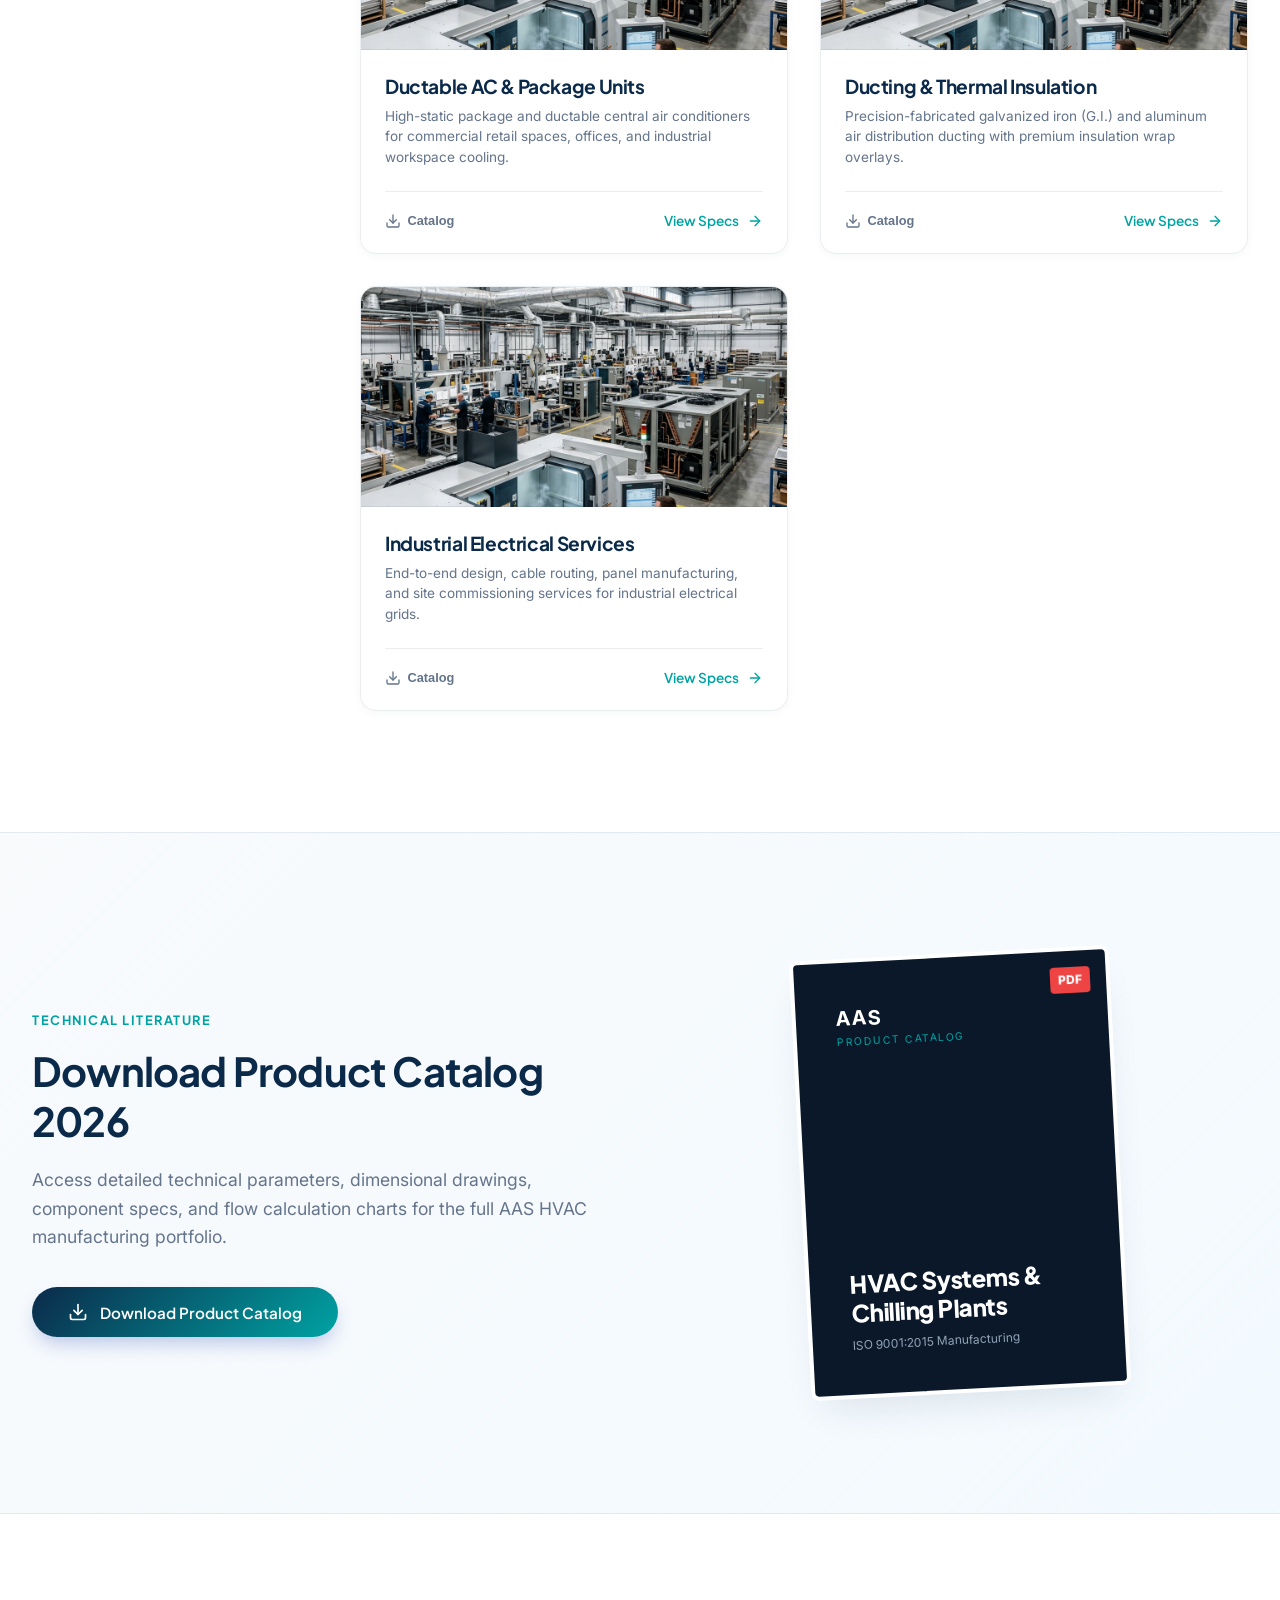
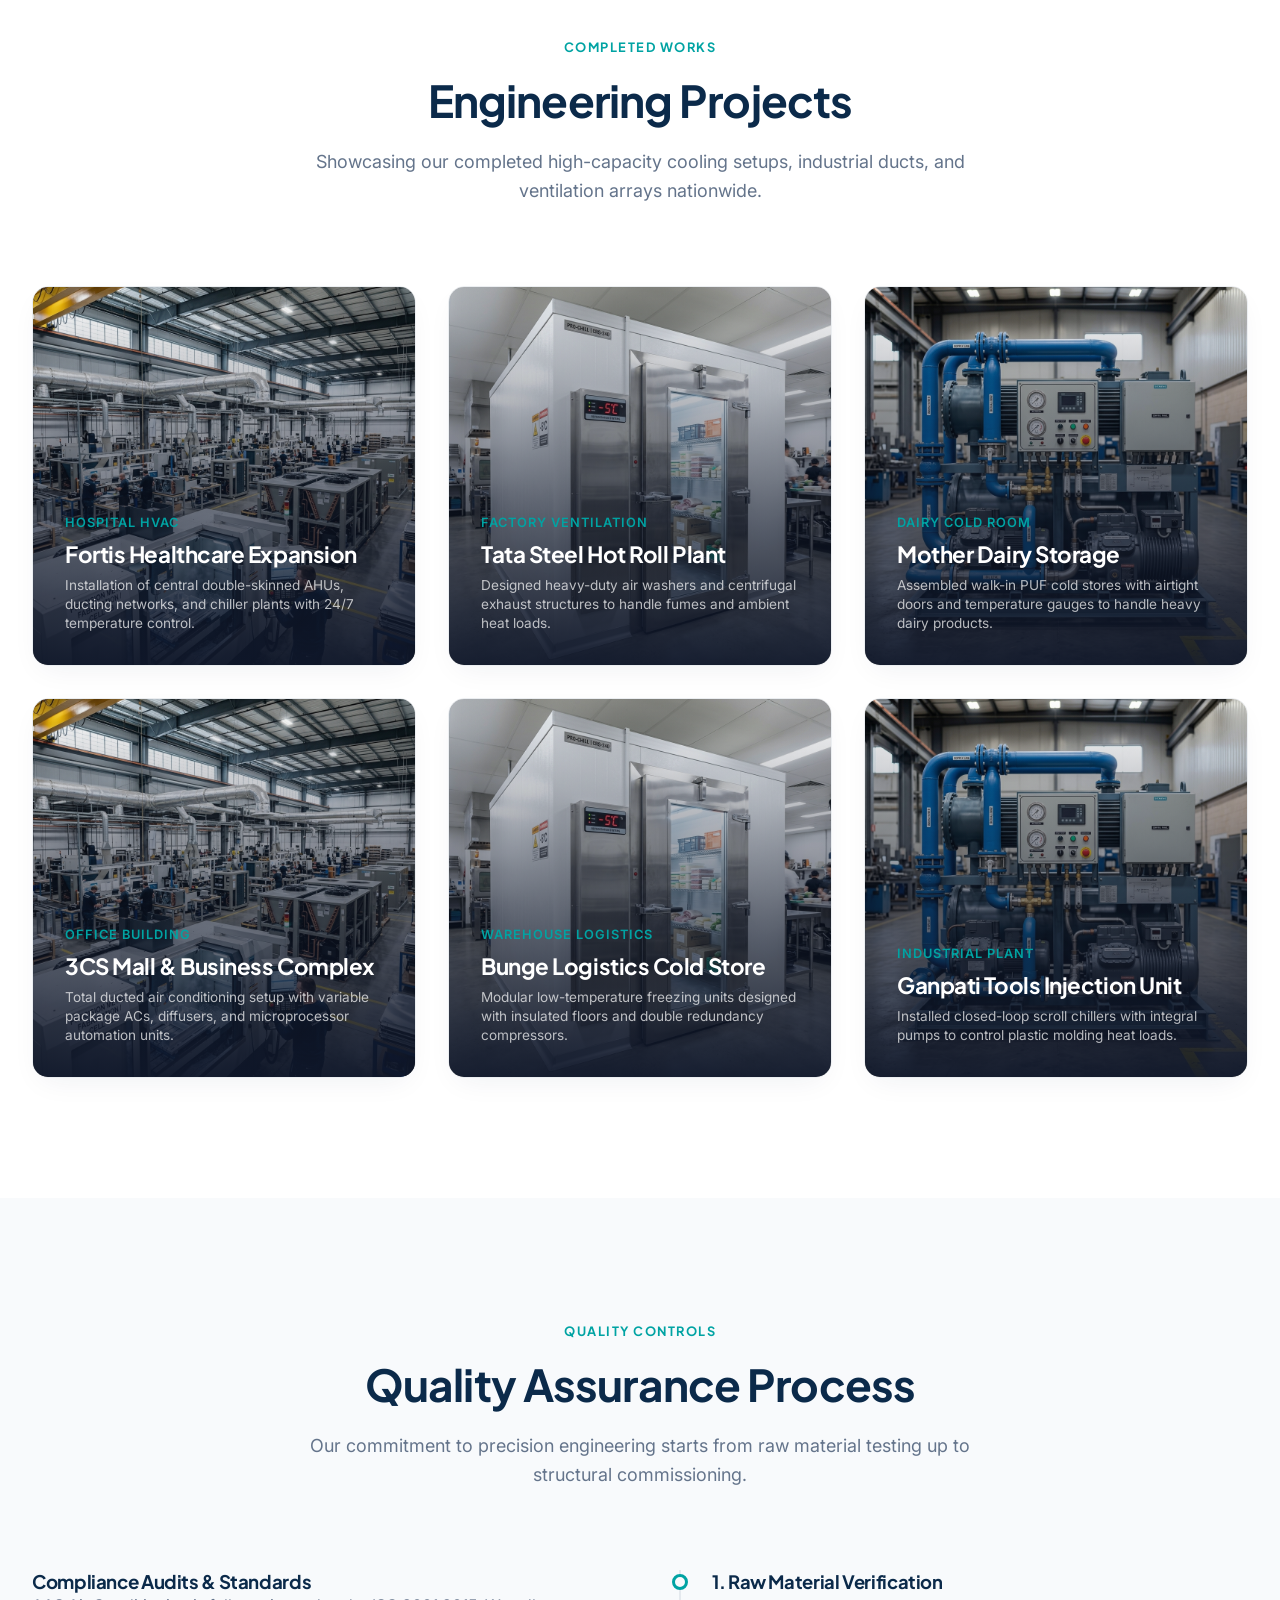
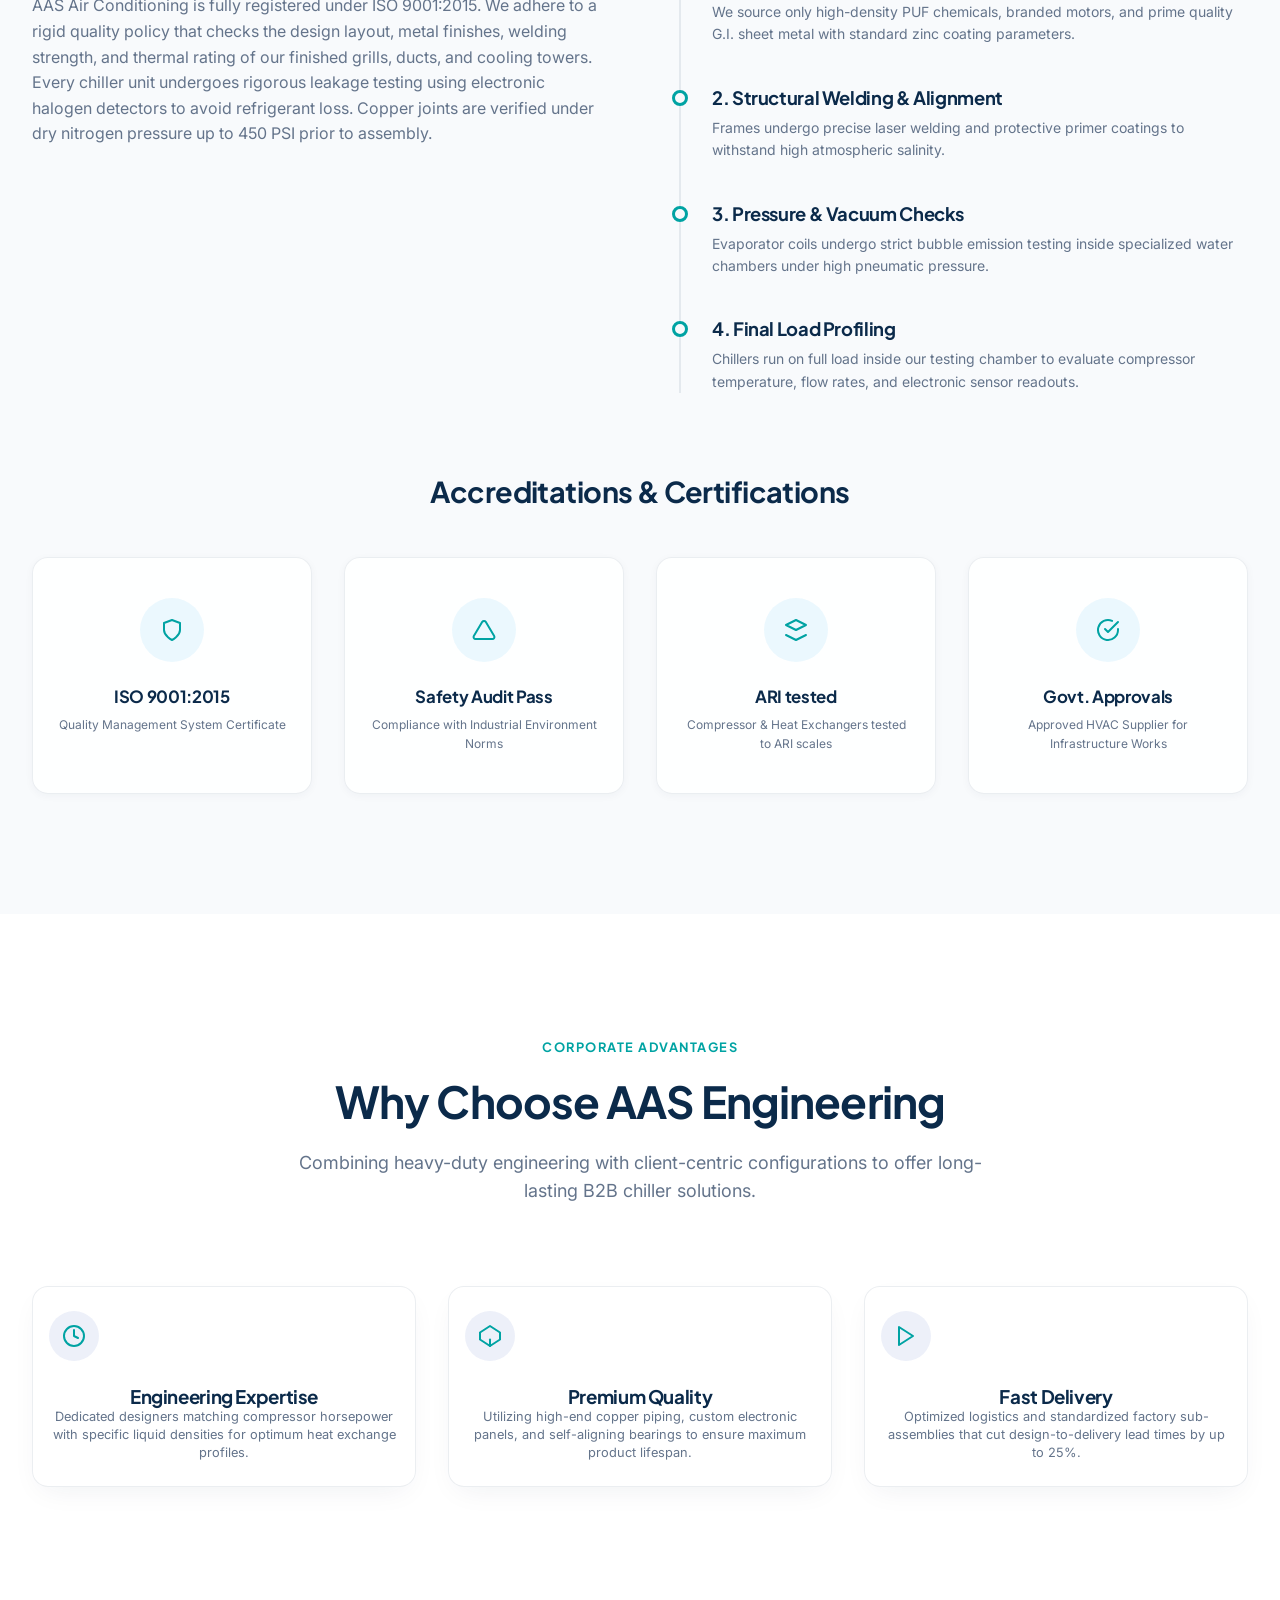
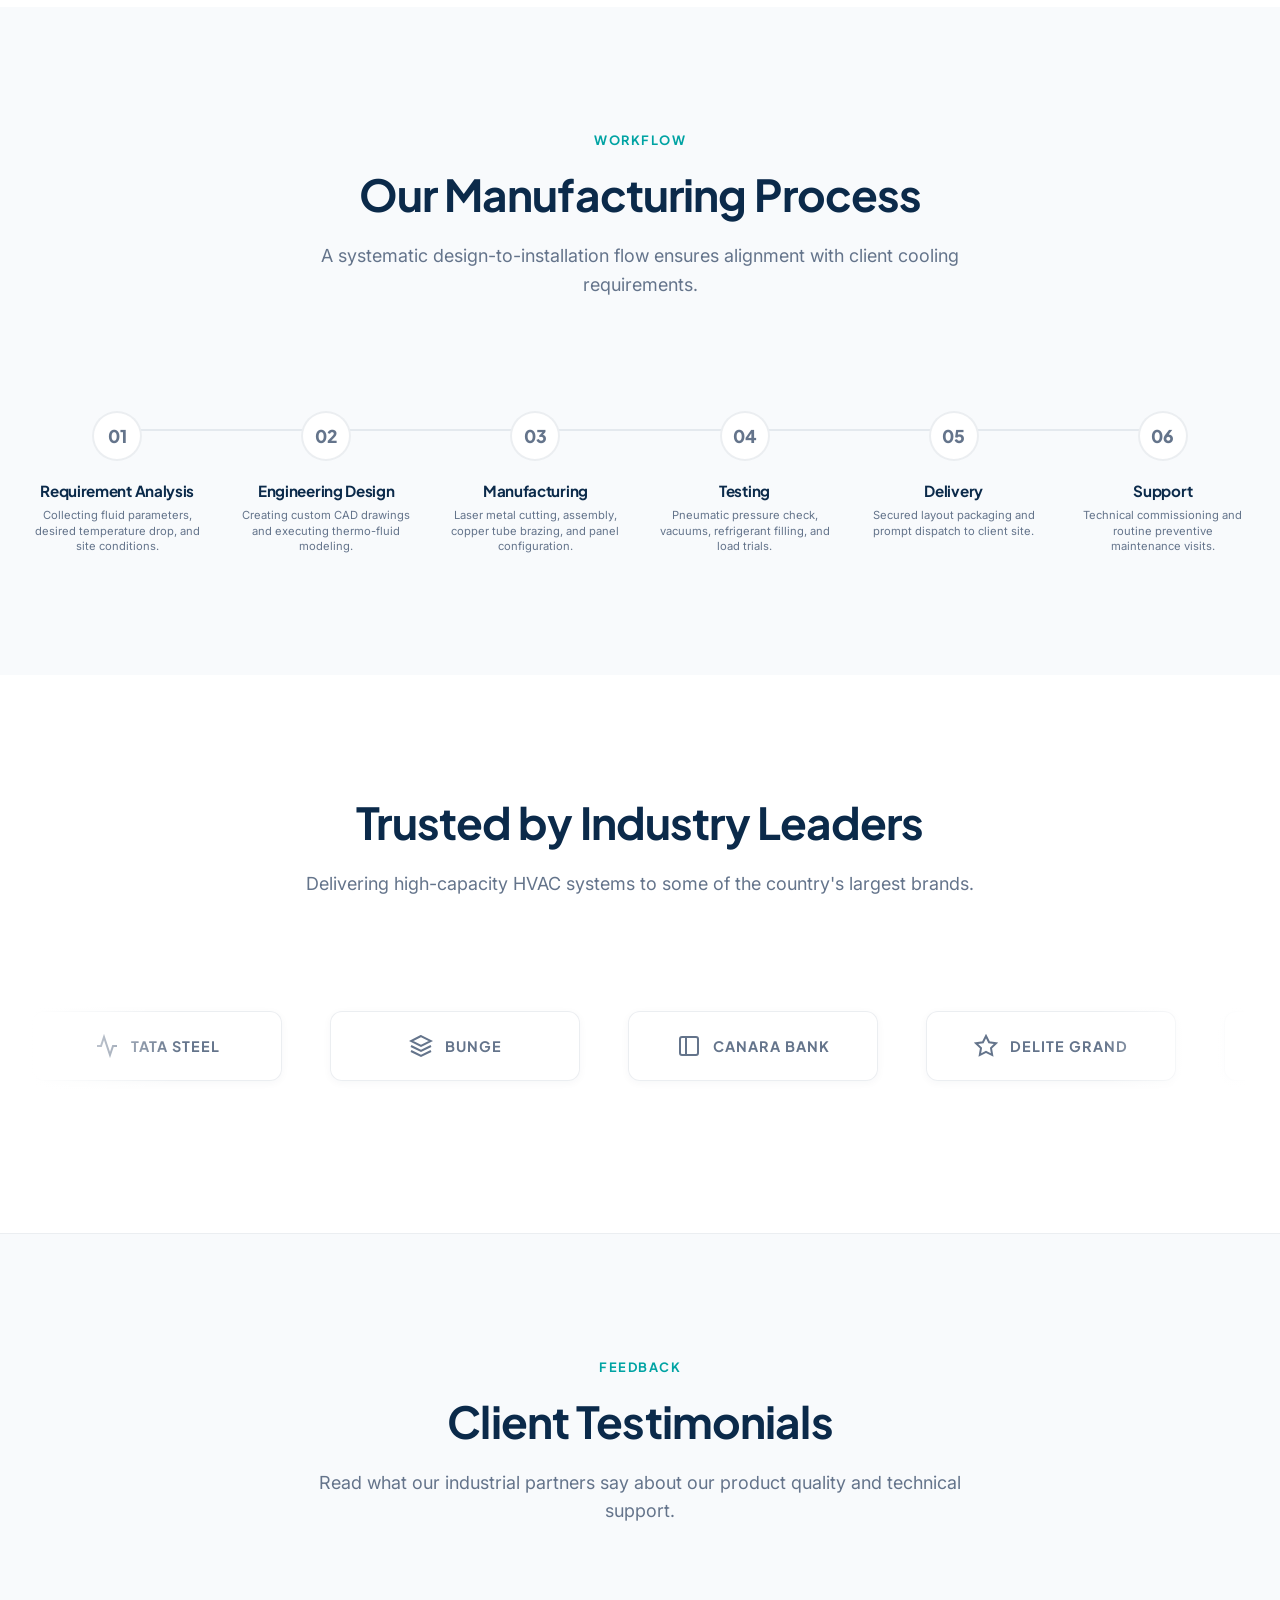
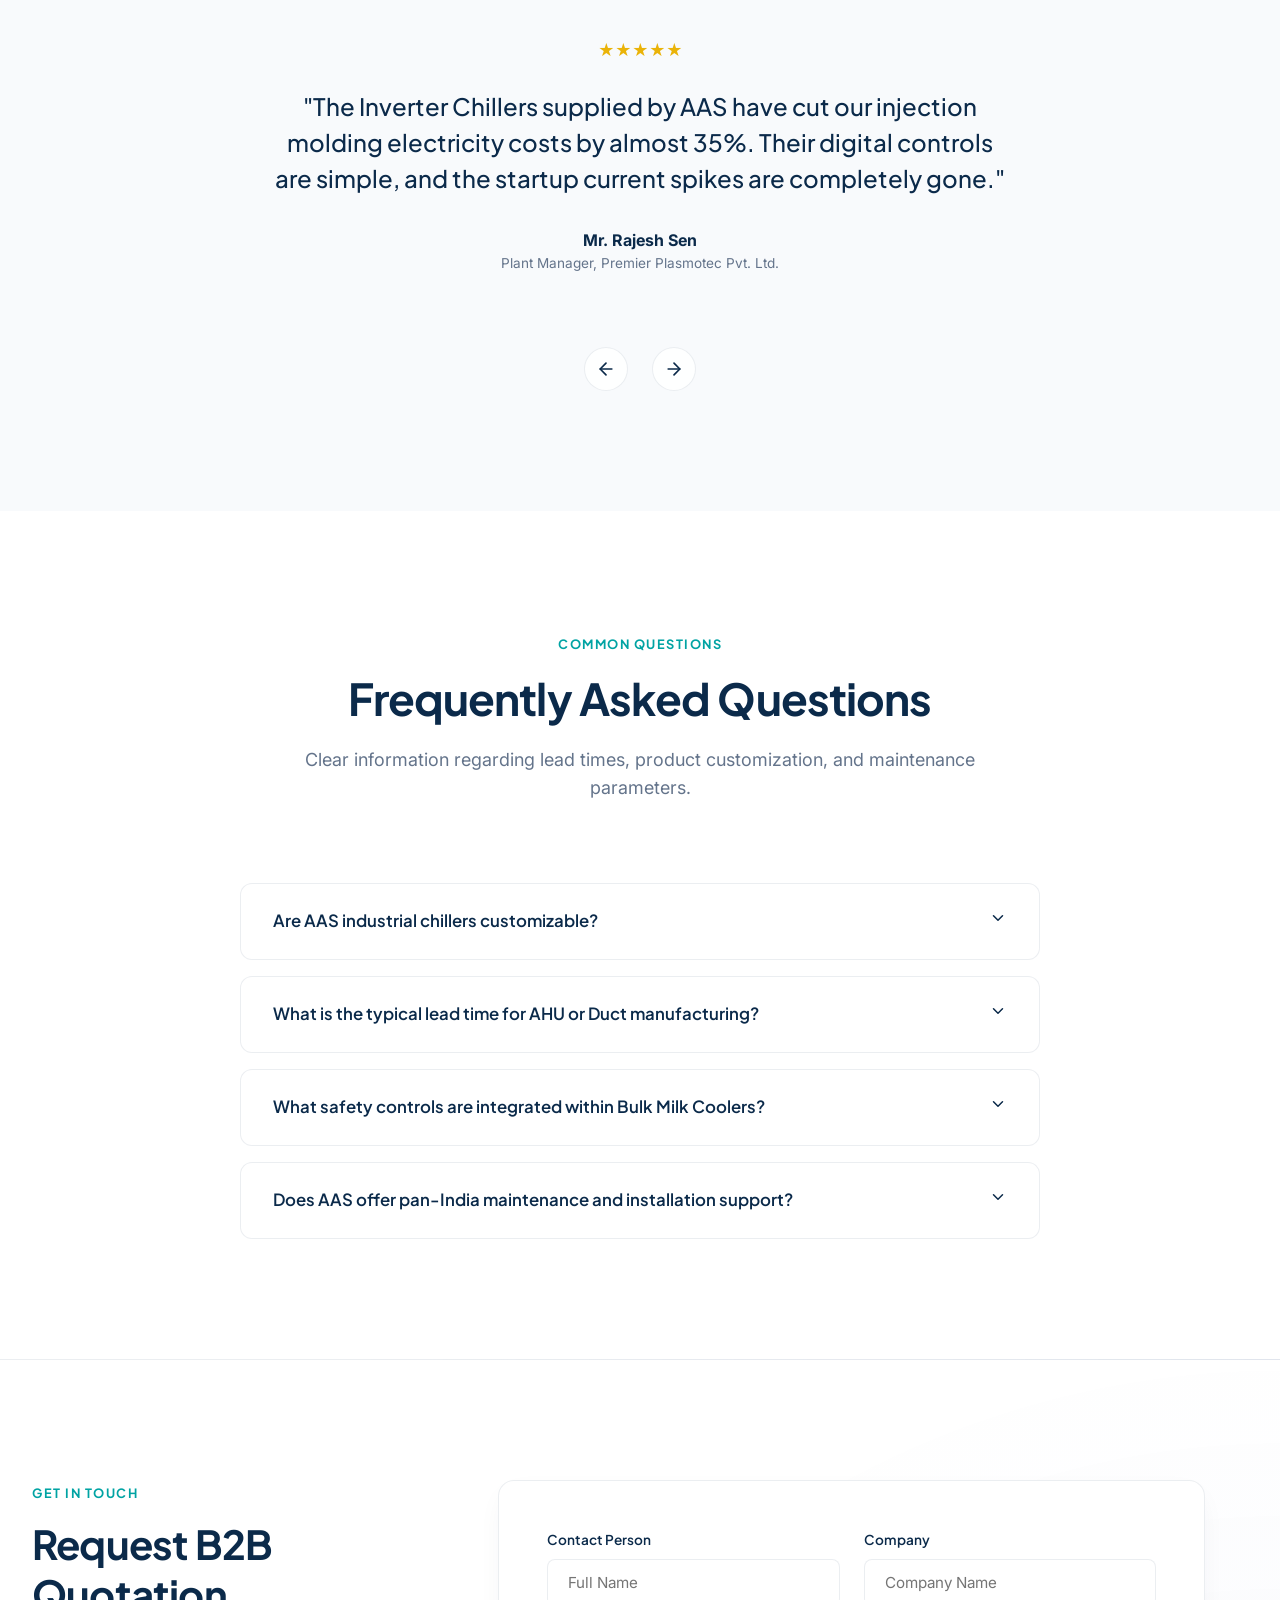
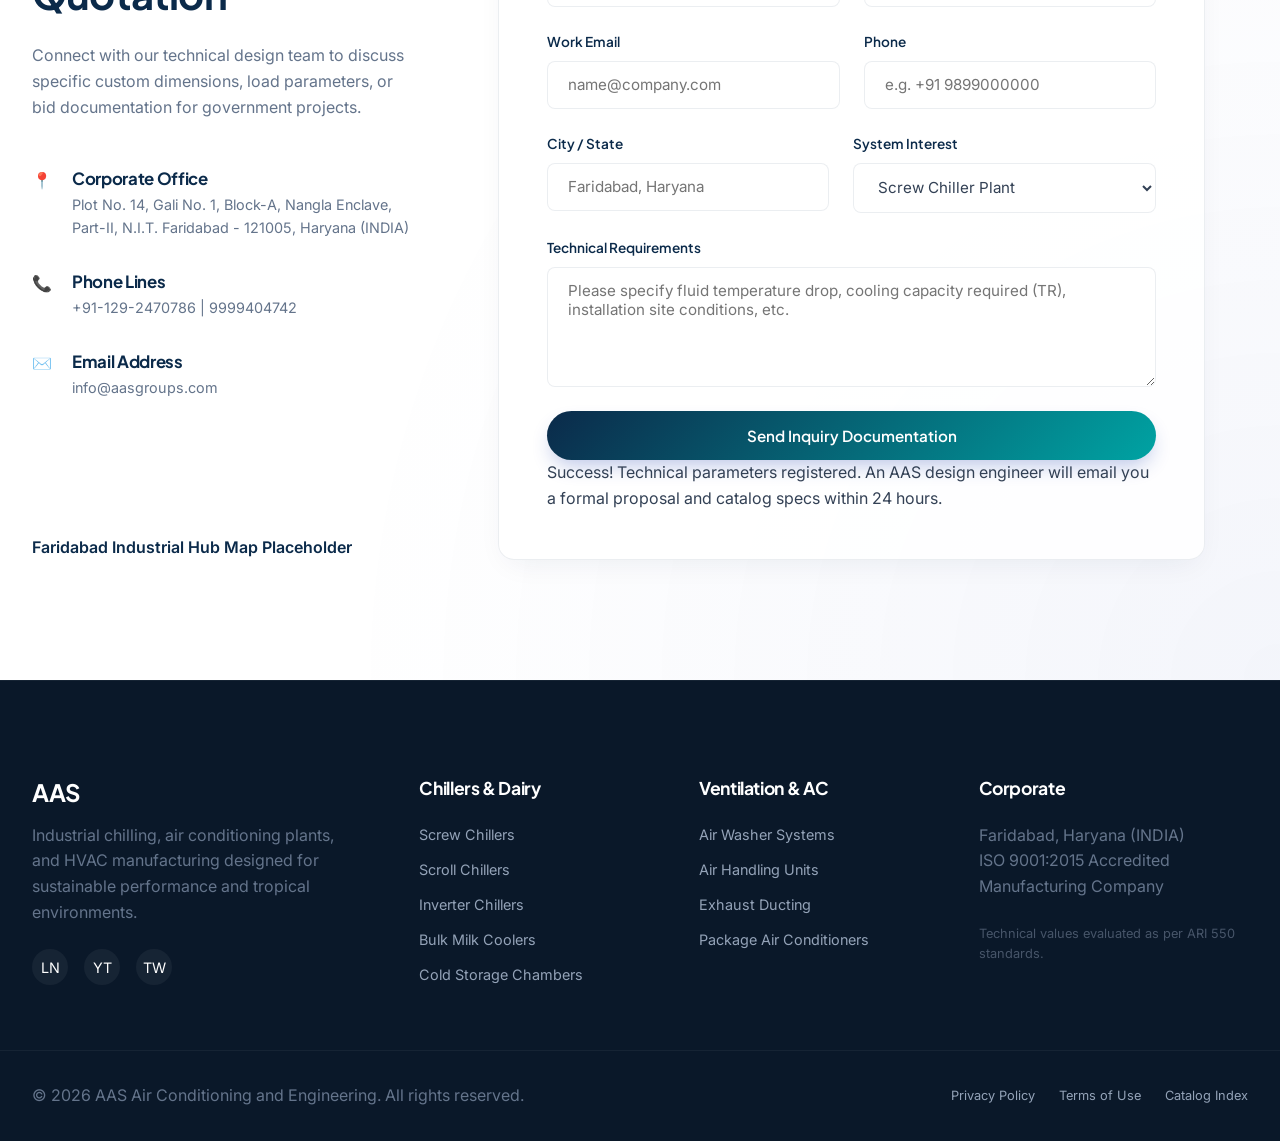
==== commit 22c40931: "Add env config, logging, admin export routes and deployment-safe updates" ====
--- a/static/index.html
+++ b/static/index.html
@@ -51,7 +51,7 @@
                     <!-- Moon Icon (SVG) -->
                     <svg class="moon-icon" xmlns="http://www.w3.org/2000/svg" viewBox="0 0 24 24" fill="none" stroke="currentColor" stroke-width="2" stroke-linecap="round" stroke-linejoin="round"><path d="M21 12.79A9 9 0 1 1 11.21 3 7 7 0 0 0 21 12.79z"></path></svg>
                 </button>
-                <button class="btn btn-primary btn-card" id="header-quote-btn">Request Quote</button>
+                <button class="btn btn-primary btn-gold btn-card" id="header-quote-btn">Request Quote</button>
             </div>
 
             <div class="menu-toggle" id="mobile-menu-btn" aria-label="Open mobile menu">
@@ -70,8 +70,8 @@
                 <h1>Engineering Excellence <span>in HVAC Manufacturing</span></h1>
                 <p>Delivering high-performance air conditioning and engineered air systems with precision fabrication, technology integrations, and certified manufacturing controls.</p>
                 <div class="hero-actions">
-                    <a href="#products" class="btn btn-primary">View Products</a>
-                    <button class="btn btn-outline" id="hero-quote-btn">Request Quote</button>
+                    <a href="#products" class="btn btn-outline">View Products</a>
+                    <button class="btn btn-primary btn-gold" id="hero-quote-btn">Request Quote</button>
                 </div>
             </div>
             <div class="hero-visual">
@@ -289,6 +289,24 @@
                 <p>Browse our standard production lines or request a customized layout configuration based on your structural blueprint.</p>
             </div>
             
+            <!-- Products Carousel -->
+            <div class="products-carousel-container reveal-on-scroll">
+                <div class="products-carousel-track-wrapper">
+                    <div id="carousel-track" class="products-carousel-track">
+                        <!-- Loaded dynamically by app.js -->
+                    </div>
+                </div>
+                <div class="carousel-controls">
+                    <div id="carousel-indicators" class="carousel-indicators">
+                        <!-- Loaded dynamically -->
+                    </div>
+                    <div class="carousel-arrows">
+                        <button id="carousel-prev" class="carousel-arrow" aria-label="Previous main product">←</button>
+                        <button id="carousel-next" class="carousel-arrow" aria-label="Next main product">→</button>
+                    </div>
+                </div>
+            </div>
+            
             <div class="products-wrapper">
                 <!-- Sidebar Categories -->
                 <aside class="products-sidebar">
@@ -1017,7 +1035,13 @@
         </div>
     </div>
 
+    <!-- Floating Quick Enquiry Button -->
+    <button class="floating-enquiry-btn" id="floating-enquiry-trigger">
+        <svg xmlns="http://www.w3.org/2000/svg" width="20" height="20" viewBox="0 0 24 24" fill="none" stroke="currentColor" stroke-width="2" stroke-linecap="round" stroke-linejoin="round"><path d="M21 15a2 2 0 0 1-2 2H7l-4 4V5a2 2 0 0 1 2-2h14a2 2 0 0 1 2 2z"></path></svg>
+        <span>Quick Enquiry</span>
+    </button>
+
     <!-- Script file link -->
-    <script src="app.js"></script>
+    <script src="app.js" defer></script>
 </body>
 </html>
--- a/static/style.css
+++ b/static/style.css
@@ -11,29 +11,30 @@
     --bg-section: #f8fafc;
     --bg-card: rgba(255, 255, 255, 0.85);
     --bg-card-hover: rgba(255, 255, 255, 0.98);
-    --bg-footer: #0f172a;
-    
-    --primary: #0F172A; /* Slate Navy */
-    --secondary: #1E40AF; /* Royal Blue */
-    --accent: #0EA5E9; /* Sky Blue */
-    --accent-glow: rgba(14, 165, 233, 0.15);
+    --bg-footer: #0a1829;
+    
+    --primary: #0B2A4A; /* Modern Deep Slate Navy */
+    --secondary: #00A3A3; /* Accessible Industrial Teal */
+    --accent: #00A3A3; /* Accessible Industrial Teal */
+    --accent-glow: rgba(0, 163, 163, 0.15);
+    --gold-cta: #D4AF37; /* Premium Gold for CTAs */
     
     --text-main: #334155;
-    --text-headings: #0F172A;
+    --text-headings: #0B2A4A;
     --text-muted: #64748b;
     --text-white: #ffffff;
     
-    --border-color: rgba(15, 23, 42, 0.08);
-    --border-color-hover: rgba(30, 64, 175, 0.25);
-    
-    --shadow-sm: 0 2px 8px rgba(15, 23, 42, 0.04);
-    --shadow-md: 0 10px 30px -10px rgba(15, 23, 42, 0.08);
-    --shadow-lg: 0 20px 40px -15px rgba(15, 23, 42, 0.12);
-    --shadow-glow: 0 0 20px rgba(14, 165, 233, 0.15);
+    --border-color: rgba(11, 42, 74, 0.08);
+    --border-color-hover: rgba(0, 163, 163, 0.25);
+    
+    --shadow-sm: 0 2px 8px rgba(11, 42, 74, 0.04);
+    --shadow-md: 0 10px 30px -10px rgba(11, 42, 74, 0.08);
+    --shadow-lg: 0 20px 40px -15px rgba(11, 42, 74, 0.12);
+    --shadow-glow: 0 0 20px rgba(0, 163, 163, 0.15);
     
     --gradient-hero: linear-gradient(135deg, rgba(248, 250, 252, 0.9) 0%, rgba(224, 242, 254, 0.6) 100%);
-    --gradient-accent: linear-gradient(135deg, var(--secondary) 0%, var(--accent) 100%);
-    --gradient-glow-flow: linear-gradient(90deg, transparent, rgba(14, 165, 233, 0.2), transparent);
+    --gradient-accent: linear-gradient(135deg, var(--primary) 0%, var(--secondary) 100%);
+    --gradient-glow-flow: linear-gradient(90deg, transparent, rgba(0, 163, 163, 0.2), transparent);
     
     /* Global Layout Tokens */
     --max-width: 1280px;
@@ -45,30 +46,31 @@
 
 /* --- Dark Mode Override Theme Tokens --- */
 [data-theme="dark"] {
-    --bg-main: #0b0f19;
-    --bg-section: #0f172a;
-    --bg-card: rgba(22, 30, 49, 0.8);
-    --bg-card-hover: rgba(30, 41, 67, 0.95);
-    --bg-footer: #080c14;
+    --bg-main: #060a12;
+    --bg-section: #0a1120;
+    --bg-card: rgba(13, 22, 38, 0.8);
+    --bg-card-hover: rgba(20, 32, 54, 0.95);
+    --bg-footer: #03060b;
     
     --primary: #f8fafc;
-    --secondary: #3b82f6; /* Lighter blue for dark contrast */
-    --accent: #38bdf8;
-    --accent-glow: rgba(56, 189, 248, 0.15);
+    --secondary: #00cccc; /* Brighter teal for dark contrast */
+    --accent: #00cccc;
+    --accent-glow: rgba(0, 204, 204, 0.15);
+    --gold-cta: #ffd700; /* Bright gold for CTAs */
     
     --text-main: #cbd5e1;
     --text-headings: #f8fafc;
     --text-muted: #94a3b8;
     
     --border-color: rgba(255, 255, 255, 0.06);
-    --border-color-hover: rgba(56, 189, 248, 0.3);
+    --border-color-hover: rgba(0, 204, 204, 0.3);
     
     --shadow-sm: 0 2px 8px rgba(0, 0, 0, 0.2);
     --shadow-md: 0 10px 30px -10px rgba(0, 0, 0, 0.5);
     --shadow-lg: 0 25px 50px -12px rgba(0, 0, 0, 0.6);
-    --shadow-glow: 0 0 25px rgba(56, 189, 248, 0.2);
-    
-    --gradient-hero: linear-gradient(135deg, #0b0f19 0%, #070d19 100%);
+    --shadow-glow: 0 0 25px rgba(0, 204, 204, 0.2);
+    
+    --gradient-hero: linear-gradient(135deg, #060a12 0%, #03070d 100%);
 }
 
 /* ==========================================================================
@@ -1787,6 +1789,15 @@
         font-size: 2.25rem;
         line-height: 1.25;
     }
+    
+    .section-padding {
+        padding: 3.5rem 0 !important; /* Reduce vertical padding to tighten spacing and shorten scroll length */
+    }
+    
+    .hero {
+        min-height: auto !important;
+        padding: 120px 0 50px 0 !important;
+    }
 
     /* Stack grid sections on all mobile and tablet viewports to prevent layout push */
     .capabilities-grid, .products-list-grid, .projects-grid, .certs-grid, .stats-grid {
@@ -2281,3 +2292,250 @@
         transform: translateX(calc(-250px * 8 - 3rem * 8));
     }
 }
+
+/* ==========================================================================
+   Modular Incremental Improvements (AAS Portal 2026 Upgrades)
+   ========================================================================== */
+
+/* Gold CTA Button Styling */
+.btn-gold {
+    background: var(--gold-cta) !important;
+    color: #ffffff !important;
+    border: none !important;
+    box-shadow: 0 10px 20px -5px rgba(212, 175, 55, 0.4) !important;
+    transition: var(--transition-smooth) !important;
+}
+
+.btn-gold:hover {
+    background: #c59b27 !important;
+    transform: translateY(-2px) !important;
+    box-shadow: 0 15px 30px -5px rgba(212, 175, 55, 0.6), 0 0 20px rgba(212, 175, 55, 0.3) !important;
+}
+
+/* Floating Quick Enquiry Button */
+.floating-enquiry-btn {
+    position: fixed;
+    bottom: 2rem;
+    left: 2rem;
+    z-index: 999;
+    background: var(--gold-cta);
+    color: #ffffff;
+    border: none;
+    border-radius: 50px;
+    padding: 1rem 1.75rem;
+    font-weight: 700;
+    font-family: var(--font-heading);
+    box-shadow: 0 10px 25px rgba(212, 175, 55, 0.4), var(--shadow-glow);
+    cursor: pointer;
+    display: flex;
+    align-items: center;
+    gap: 0.5rem;
+    transition: var(--transition-smooth);
+}
+
+.floating-enquiry-btn:hover {
+    transform: translateY(-4px) scale(1.02);
+    background: #c59b27;
+    box-shadow: 0 15px 30px rgba(212, 175, 55, 0.6), var(--shadow-glow);
+}
+
+@media (max-width: 480px) {
+    .floating-enquiry-btn {
+        bottom: 1.5rem;
+        left: 1.5rem;
+        padding: 0.8rem 1.2rem;
+        font-size: 0.85rem;
+    }
+}
+
+/* Scroll Reveal Fade-in Animations */
+.reveal-on-scroll {
+    opacity: 0;
+    transform: translateY(25px);
+    transition: opacity 0.8s cubic-bezier(0.16, 1, 0.3, 1), transform 0.8s cubic-bezier(0.16, 1, 0.3, 1);
+    will-change: opacity, transform;
+}
+
+.reveal-on-scroll.revealed {
+    opacity: 1;
+    transform: translateY(0);
+}
+
+/* Products Carousel Styles */
+.products-carousel-container {
+    position: relative;
+    overflow: hidden;
+    width: 100%;
+    margin-bottom: 4rem;
+    border-radius: var(--border-radius);
+    box-shadow: var(--shadow-lg);
+    background: var(--bg-card);
+    border: 1px solid var(--border-color);
+    padding: 2.5rem;
+    backdrop-filter: blur(16px);
+    -webkit-backdrop-filter: blur(16px);
+}
+
+.products-carousel-track-wrapper {
+    overflow: hidden;
+    width: 100%;
+}
+
+.products-carousel-track {
+    display: flex;
+    transition: transform 0.6s cubic-bezier(0.16, 1, 0.3, 1);
+    will-change: transform;
+}
+
+.products-carousel-slide {
+    min-width: 100%;
+    display: grid;
+    grid-template-columns: 1.2fr 1fr;
+    gap: 3rem;
+    align-items: center;
+    padding: 0.5rem 0;
+}
+
+@media (max-width: 900px) {
+    .products-carousel-slide {
+        grid-template-columns: 1fr;
+        gap: 2rem;
+    }
+}
+
+.carousel-slide-image {
+    width: 100%;
+    height: 380px;
+    background-size: cover;
+    background-position: center;
+    border-radius: var(--border-radius);
+    border: 1px solid var(--border-color);
+    box-shadow: var(--shadow-md);
+}
+
+@media (max-width: 900px) {
+    .carousel-slide-image {
+        height: 250px;
+    }
+}
+
+.carousel-slide-content {
+    display: flex;
+    flex-direction: column;
+    gap: 1.2rem;
+    text-align: left;
+}
+
+.carousel-slide-badge {
+    align-self: flex-start;
+    background: var(--accent-glow);
+    color: var(--accent);
+    padding: 0.3rem 0.85rem;
+    border-radius: 20px;
+    font-size: 0.75rem;
+    font-weight: 700;
+    text-transform: uppercase;
+    letter-spacing: 0.5px;
+}
+
+.carousel-controls {
+    display: flex;
+    justify-content: space-between;
+    align-items: center;
+    margin-top: 2rem;
+    border-top: 1px solid var(--border-color);
+    padding-top: 1.5rem;
+}
+
+.carousel-arrows {
+    display: flex;
+    gap: 1rem;
+}
+
+.carousel-arrow {
+    background: var(--bg-main);
+    border: 1px solid var(--border-color);
+    color: var(--text-headings);
+    width: 44px;
+    height: 44px;
+    border-radius: 50%;
+    display: flex;
+    align-items: center;
+    justify-content: center;
+    cursor: pointer;
+    transition: var(--transition-smooth);
+    box-shadow: var(--shadow-sm);
+}
+
+.carousel-arrow:hover {
+    background: var(--secondary);
+    color: var(--text-white);
+    border-color: var(--secondary);
+    transform: scale(1.05);
+}
+
+.carousel-indicators {
+    display: flex;
+    gap: 0.5rem;
+}
+
+.carousel-indicator {
+    width: 8px;
+    height: 8px;
+    border-radius: 50%;
+    background: var(--border-color-hover);
+    cursor: pointer;
+    transition: var(--transition-smooth);
+}
+
+.carousel-indicator.active {
+    background: var(--secondary);
+    transform: scale(1.1);
+    width: 18px;
+    border-radius: 10px;
+}
+
+/* ==========================================================================
+   Toast Notification & Chart Canvas Blocks
+   ========================================================================== */
+.toast-notification {
+    position: fixed;
+    bottom: 30px;
+    right: 30px;
+    background: var(--bg-card);
+    border-left: 4px solid var(--accent);
+    color: var(--text-headings);
+    padding: 1.15rem 1.85rem;
+    border-radius: 8px;
+    box-shadow: var(--shadow-lg), 0 0 15px var(--accent-glow);
+    z-index: 10000;
+    display: flex;
+    align-items: center;
+    gap: 0.75rem;
+    font-family: var(--font-heading);
+    font-weight: 600;
+    font-size: 0.95rem;
+    transform: translateY(100px);
+    opacity: 0;
+    transition: all 0.4s cubic-bezier(0.175, 0.885, 0.32, 1.275);
+}
+
+.toast-notification.active {
+    transform: translateY(0);
+    opacity: 1;
+}
+
+.chart-container-card {
+    background: var(--bg-card);
+    border: 1px solid var(--border-color);
+    border-radius: var(--border-radius);
+    padding: 2rem;
+    margin-bottom: 2.5rem;
+    box-shadow: var(--shadow-md);
+}
+
+.chart-wrapper {
+    position: relative;
+    width: 100%;
+    height: 300px;
+}
